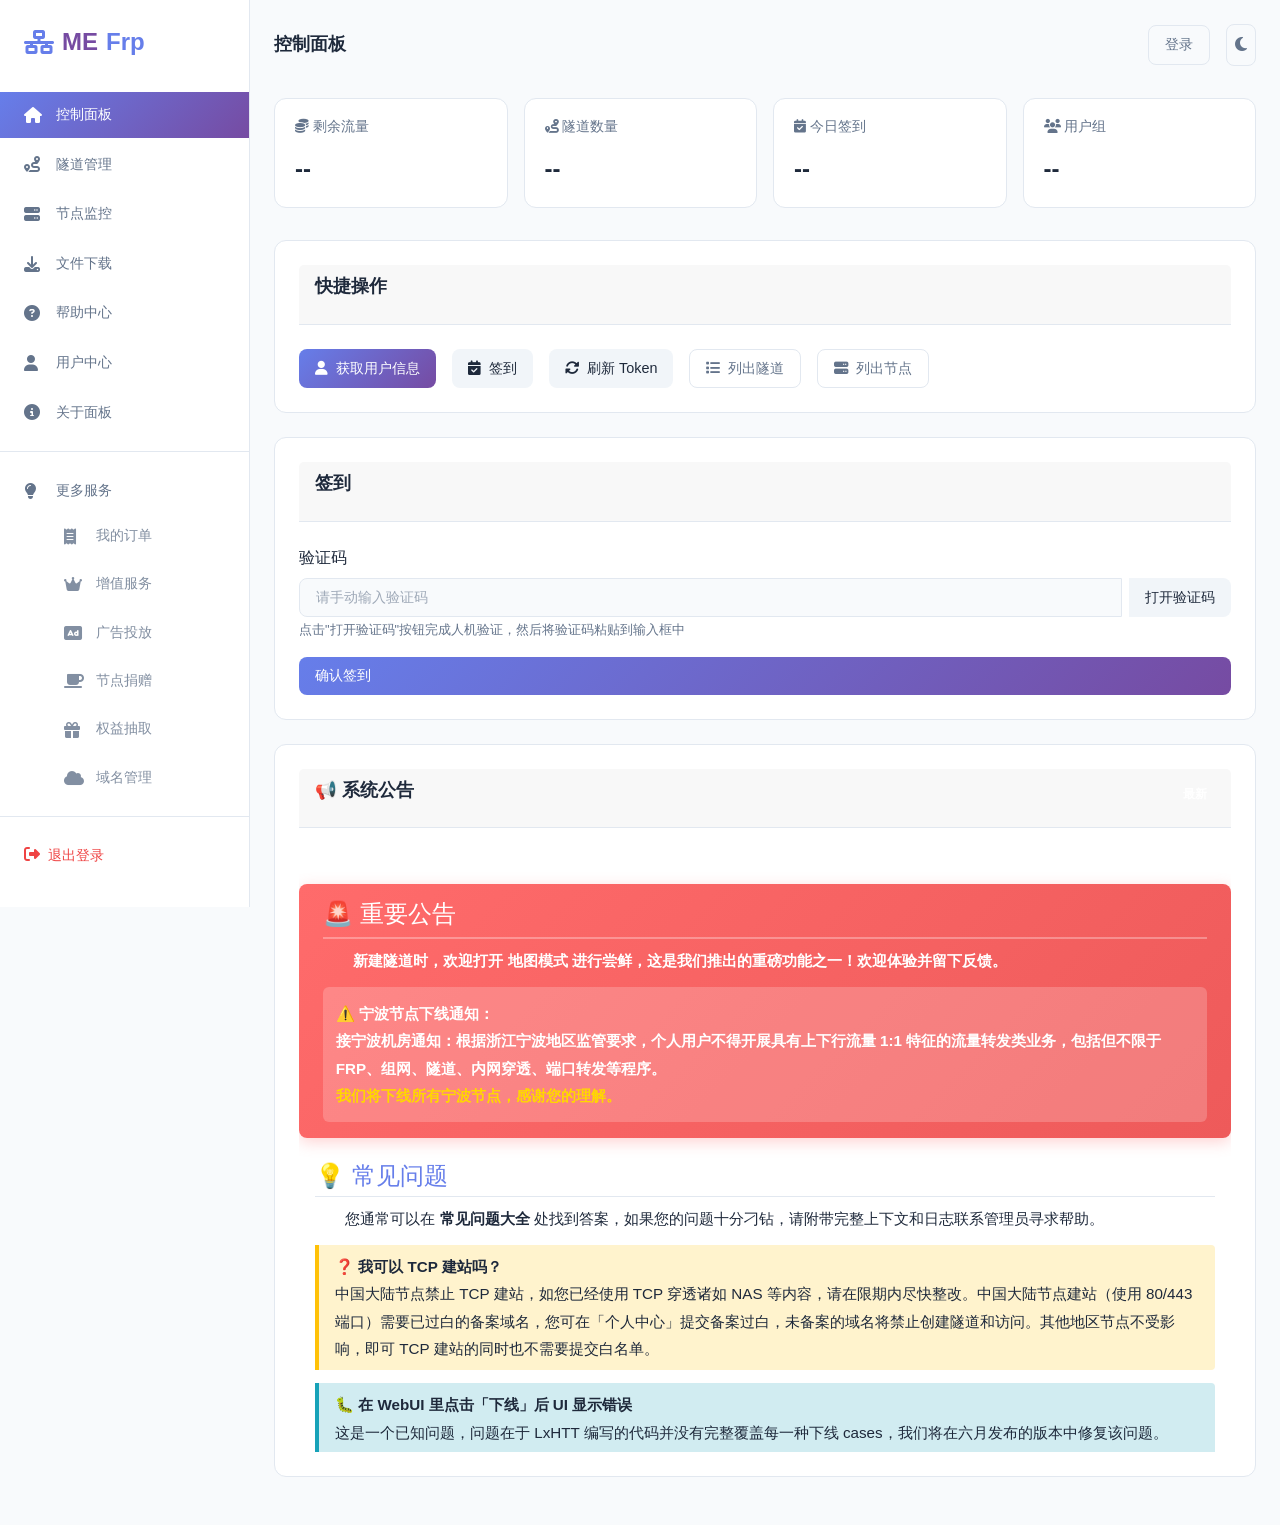
==== templates/index.html @ cc9d089e "feat: 完成所有API实现并修复隧道列表获取问题 - 修复 Proxy.__init__() got an unexpected keyword argument 'tags' 错误 - 添加直接" ====
<!DOCTYPE html>
<html lang="zh-CN">
<head>
    <meta charset="UTF-8">
    <meta name="viewport" content="width=device-width, initial-scale=1.0">
    <title>ME Frp Web 管理面板</title>
    <link href="https://cdn.jsdelivr.net/npm/bootstrap@5.3.2/dist/css/bootstrap.min.css" rel="stylesheet">
    <link href="https://cdnjs.cloudflare.com/ajax/libs/font-awesome/6.4.0/css/all.min.css" rel="stylesheet">
    <style>
        :root {
            --sidebar-width: 250px;
            --primary-color: #667eea;
            --secondary-color: #764ba2;
            --bg-color: #f8fafc;
            --sidebar-bg: #ffffff;
            --card-bg: #ffffff;
            --text-primary: #1e293b;
            --text-secondary: #64748b;
            --border-color: #e2e8f0;
            --hover-color: #f1f5f9;
        }

        [data-theme="dark"] {
            --bg-color: #0f172a;
            --sidebar-bg: #1e293b;
            --card-bg: #1e293b;
            --text-primary: #f1f5f9;
            --text-secondary: #94a3b8;
            --border-color: #334155;
            --hover-color: #334155;
        }

        * {
            margin: 0;
            padding: 0;
            box-sizing: border-box;
        }

        body {
            font-family: -apple-system, BlinkMacSystemFont, 'Segoe UI', 'PingFang SC', 'Hiragino Sans GB', 'Microsoft YaHei', 'Helvetica Neue', Helvetica, Arial, sans-serif;
            background-color: var(--bg-color);
            color: var(--text-primary);
            min-height: 100vh;
            transition: background-color 0.3s, color 0.3s;
        }

        /* 侧边栏样式 */
        .sidebar {
            width: var(--sidebar-width);
            background-color: var(--sidebar-bg);
            border-right: 1px solid var(--border-color);
            min-height: 100vh;
            position: fixed;
            left: 0;
            top: 0;
            padding: 1.5rem 0;
            transition: background-color 0.3s, border-color 0.3s;
        }

        .sidebar-header {
            padding: 0 1.5rem;
            margin-bottom: 2rem;
        }

        .sidebar-logo {
            font-weight: 700;
            font-size: 1.5rem;
            color: var(--primary-color);
            display: flex;
            align-items: center;
            gap: 0.5rem;
        }

        .sidebar-logo span {
            color: var(--secondary-color);
        }

        .sidebar-menu {
            list-style: none;
            padding: 0;
            margin: 0;
        }

        .sidebar-menu li {
            margin-bottom: 0.25rem;
        }

        .sidebar-menu a {
            display: flex;
            align-items: center;
            gap: 0.75rem;
            padding: 0.75rem 1.5rem;
            color: var(--text-secondary);
            text-decoration: none;
            transition: all 0.2s;
            font-size: 0.9rem;
        }

        .sidebar-menu a:hover {
            background-color: var(--hover-color);
            color: var(--text-primary);
        }

        .sidebar-menu a.active {
            background: linear-gradient(135deg, var(--primary-color) 0%, var(--secondary-color) 100%);
            color: white;
        }

        .sidebar-menu a i {
            width: 20px;
            font-size: 1rem;
        }

        .sidebar-divider {
            height: 1px;
            background-color: var(--border-color);
            margin: 1rem 0;
        }

        .sidebar-submenu {
            list-style: none;
            padding-left: 2.5rem;
        }

        .sidebar-submenu a {
            padding-left: 1.5rem;
            font-size: 0.85rem;
            opacity: 0.8;
        }

        /* 主内容区 */
        .main-content {
            margin-left: var(--sidebar-width);
            min-height: 100vh;
            padding: 1.5rem;
        }

        /* 顶部导航栏 */
        .top-bar {
            display: flex;
            justify-content: space-between;
            align-items: center;
            margin-bottom: 2rem;
        }

        .top-bar-left {
            display: flex;
            align-items: center;
            gap: 1rem;
        }

        .top-bar-right {
            display: flex;
            align-items: center;
            gap: 1rem;
        }

        .theme-toggle {
            background: none;
            border: 1px solid var(--border-color);
            border-radius: 8px;
            padding: 0.5rem;
            cursor: pointer;
            color: var(--text-secondary);
            transition: all 0.2s;
        }

        .theme-toggle:hover {
            background-color: var(--hover-color);
            color: var(--text-primary);
        }

        /* 卡片样式 */
        .card {
            background-color: var(--card-bg);
            border: 1px solid var(--border-color);
            border-radius: 12px;
            padding: 1.5rem;
            margin-bottom: 1.5rem;
            transition: background-color 0.3s, border-color 0.3s;
        }

        .card-header {
            display: flex;
            justify-content: space-between;
            align-items: center;
            margin-bottom: 1.5rem;
            padding-bottom: 1rem;
            border-bottom: 1px solid var(--border-color);
        }

        .card-title {
            font-size: 1.1rem;
            font-weight: 600;
            color: var(--text-primary);
        }

        /* 统计卡片 */
        .stats-grid {
            display: grid;
            grid-template-columns: repeat(auto-fit, minmax(200px, 1fr));
            gap: 1rem;
            margin-bottom: 2rem;
        }

        .stat-card {
            background-color: var(--card-bg);
            border: 1px solid var(--border-color);
            border-radius: 12px;
            padding: 1.25rem;
            display: flex;
            flex-direction: column;
            gap: 0.5rem;
            transition: background-color 0.3s, border-color 0.3s;
        }

        .stat-card h6 {
            font-size: 0.85rem;
            color: var(--text-secondary);
            font-weight: 500;
        }

        .stat-value {
            font-size: 1.5rem;
            font-weight: 700;
            color: var(--text-primary);
        }

        .stat-value.success {
            color: #10b981;
        }

        .stat-value.warning {
            color: #f59e0b;
        }

        /* 按钮样式 */
        .btn {
            padding: 0.5rem 1rem;
            border-radius: 8px;
            font-weight: 500;
            border: none;
            cursor: pointer;
            transition: all 0.2s;
            display: inline-flex;
            align-items: center;
            gap: 0.5rem;
            font-size: 0.9rem;
        }

        .btn-primary {
            background: linear-gradient(135deg, var(--primary-color) 0%, var(--secondary-color) 100%);
            color: white;
        }

        .btn-primary:hover {
            transform: translateY(-2px);
            box-shadow: 0 4px 12px rgba(102, 126, 234, 0.4);
        }

        .btn-secondary {
            background-color: var(--hover-color);
            color: var(--text-primary);
        }

        .btn-secondary:hover {
            background-color: var(--border-color);
        }

        .btn-outline {
            border: 1px solid var(--border-color);
            background: transparent;
            color: var(--text-secondary);
        }

        .btn-outline:hover {
            background-color: var(--hover-color);
            color: var(--text-primary);
        }

        .btn-danger {
            background-color: #ef4444;
            color: white;
        }

        .btn-danger:hover {
            background-color: #dc2626;
        }

        /* 表单样式 */
        .form-group {
            margin-bottom: 1rem;
        }

        .form-group label {
            display: block;
            margin-bottom: 0.5rem;
            font-weight: 500;
            color: var(--text-primary);
        }

        .form-control {
            width: 100%;
            padding: 0.5rem 1rem;
            border: 1px solid var(--border-color);
            border-radius: 8px;
            background-color: var(--bg-color);
            color: var(--text-primary);
            font-size: 0.9rem;
            transition: all 0.2s;
        }

        .form-control:focus {
            outline: none;
            border-color: var(--primary-color);
            box-shadow: 0 0 0 3px rgba(102, 126, 234, 0.1);
        }

        .form-control::placeholder {
            color: var(--text-secondary);
            opacity: 0.6;
        }

        /* 输入框组 */
        .input-group {
            display: flex;
            gap: 0.5rem;
        }

        .input-group .form-control {
            flex: 1;
        }

        /* 登录模态框 */
        .modal {
            display: none;
            position: fixed;
            top: 0;
            left: 0;
            width: 100%;
            height: 100%;
            background-color: rgba(0, 0, 0, 0.5);
            justify-content: center;
            align-items: center;
            z-index: 1000;
        }

        .modal.active {
            display: flex;
        }

        .modal-content {
            background-color: var(--card-bg);
            border: 1px solid var(--border-color);
            border-radius: 12px;
            padding: 2rem;
            width: 90%;
            max-width: 450px;
            position: relative;
        }

        .modal-header {
            display: flex;
            justify-content: space-between;
            align-items: center;
            margin-bottom: 1.5rem;
        }

        .modal-title {
            font-size: 1.25rem;
            font-weight: 600;
            color: var(--text-primary);
        }

        .modal-close {
            background: none;
            border: none;
            font-size: 1.5rem;
            color: var(--text-secondary);
            cursor: pointer;
        }

        .modal-close:hover {
            color: var(--text-primary);
        }

        .login-tabs {
            display: flex;
            gap: 1rem;
            margin-bottom: 1.5rem;
            border-bottom: 1px solid var(--border-color);
        }

        .login-tab {
            padding: 0.5rem 1rem;
            background: none;
            border: none;
            font-weight: 500;
            color: var(--text-secondary);
            cursor: pointer;
            border-bottom: 2px solid transparent;
            transition: all 0.2s;
        }

        .login-tab.active {
            color: var(--primary-color);
            border-bottom-color: var(--primary-color);
        }

        /* 结果区域 */
        .result-area {
            background-color: var(--bg-color);
            border: 1px solid var(--border-color);
            border-radius: 8px;
            padding: 1rem;
            min-height: 150px;
            font-family: 'Monaco', 'Consolas', monospace;
            font-size: 0.85rem;
            white-space: pre-wrap;
            word-break: break-all;
            color: var(--text-secondary);
            overflow-x: auto;
        }

        /* 通知消息 */
        .notification {
            padding: 1rem;
            border-radius: 8px;
            margin-bottom: 1rem;
            display: flex;
            align-items: center;
            gap: 0.5rem;
        }

        .notification.success {
            background-color: rgba(16, 185, 129, 0.1);
            color: #10b981;
        }

        .notification.error {
            background-color: rgba(239, 68, 68, 0.1);
            color: #ef4444;
        }

        .notification.info {
            background-color: rgba(59, 130, 246, 0.1);
            color: #3b82f6;
        }

        /* 响应式表格容器 */
        .table-responsive {
            border-radius: 12px;
            overflow: hidden;
            background: var(--bg-secondary);
        }

        /* 表格样式 */
        .data-table {
            width: 100%;
            border-collapse: collapse;
        }

        .data-table th,
        .data-table td {
            padding: 0.75rem;
            text-align: left;
            border-bottom: 1px solid var(--border-color);
        }

        .data-table th {
            font-weight: 600;
            color: var(--text-secondary);
            font-size: 0.85rem;
            background: linear-gradient(135deg, rgba(102, 126, 234, 0.1), rgba(118, 75, 162, 0.1));
        }

        .data-table td {
            color: var(--text-primary);
            font-size: 0.9rem;
        }

        .data-table tbody tr:last-child td {
            border-bottom: none;
        }

        .data-table tbody tr:hover {
            background-color: var(--hover-color);
        }

        .data-table tbody tr:first-child:hover td {
            border-top-left-radius: 12px;
            border-top-right-radius: 12px;
        }

        .data-table tbody tr:last-child:hover td {
            border-bottom-left-radius: 12px;
            border-bottom-right-radius: 12px;
        }

        /* 状态徽章 */
        .status-badge {
            display: inline-flex;
            align-items: center;
            gap: 0.25rem;
            padding: 0.25rem 0.75rem;
            border-radius: 20px;
            font-size: 0.75rem;
            font-weight: 500;
        }

        .status-badge.online {
            background-color: rgba(16, 185, 129, 0.1);
            color: #10b981;
        }

        .status-badge.offline {
            background-color: rgba(239, 68, 68, 0.1);
            color: #ef4444;
        }

        .status-badge.pending {
            background-color: rgba(245, 158, 11, 0.1);
            color: #f59e0b;
        }

        /* 响应式设计 */
        @media (max-width: 768px) {
            .sidebar {
                width: 100%;
                position: relative;
                min-height: auto;
            }

            .main-content {
                margin-left: 0;
                padding: 1rem;
            }

            .stats-grid {
                grid-template-columns: 1fr;
            }

            .input-group {
                flex-direction: column;
            }

            .top-bar {
                flex-direction: column;
                gap: 1rem;
                align-items: flex-start;
            }
        }
    </style>
</head>
<body>
    <!-- 侧边栏 -->
    <aside class="sidebar">
        <div class="sidebar-header">
            <div class="sidebar-logo">
                <i class="fas fa-network-wired"></i>
                <span>ME</span>Frp
            </div>
        </div>
        
        <ul class="sidebar-menu" id="sidebarMenu">
            <li><a href="#" class="active" data-section="dashboard"><i class="fas fa-home"></i> 控制面板</a></li>
            <li><a href="#" data-section="tunnels"><i class="fas fa-route"></i> 隧道管理</a></li>
            <li><a href="#" data-section="nodes"><i class="fas fa-server"></i> 节点监控</a></li>
            <li><a href="#" data-section="download"><i class="fas fa-download"></i> 文件下载</a></li>
            <li><a href="#" data-section="help"><i class="fas fa-question-circle"></i> 帮助中心</a></li>
            <li><a href="#" data-section="user"><i class="fas fa-user"></i> 用户中心</a></li>
            <li><a href="#" data-section="about"><i class="fas fa-info-circle"></i> 关于面板</a></li>
            
            <div class="sidebar-divider"></div>
            
            <li>
                <a href="#" data-section="more"><i class="fas fa-lightbulb"></i> 更多服务</a>
                <ul class="sidebar-submenu">
                    <li><a href="#" data-section="orders"><i class="fas fa-receipt"></i> 我的订单</a></li>
                    <li><a href="#" data-section="vip"><i class="fas fa-crown"></i> 增值服务</a></li>
                    <li><a href="#" data-section="ads"><i class="fas fa-ad"></i> 广告投放</a></li>
                    <li><a href="#" data-section="donate"><i class="fas fa-coffee"></i> 节点捐赠</a></li>
                    <li><a href="#" data-section="draw"><i class="fas fa-gift"></i> 权益抽取</a></li>
                    <li><a href="#" data-section="domain"><i class="fas fa-cloud"></i> 域名管理</a></li>
                </ul>
            </li>
            
            <div class="sidebar-divider"></div>
            
            <li><a href="#" id="logoutBtn" style="color: #ef4444;"><i class="fas fa-sign-out-alt"></i> 退出登录</a></li>
        </ul>
    </aside>

    <!-- 主内容区 -->
    <main class="main-content">
        <!-- 顶部导航栏 -->
        <div class="top-bar">
            <div class="top-bar-left">
                <h1 class="card-title" id="pageTitle">控制面板</h1>
            </div>
            <div class="top-bar-right">
                <span id="userGreeting" style="display: none;">欢迎回来，<span id="usernameDisplay"></span></span>
                <button class="btn btn-outline" id="loginBtn" style="display: none;">登录</button>
                <button class="theme-toggle" id="themeToggle" title="切换主题">
                    <i class="fas fa-moon" id="themeIcon"></i>
                </button>
            </div>
        </div>

        <!-- 登录模态框 -->
        <div class="modal" id="loginModal">
            <div class="modal-content">
                <div class="modal-header">
                    <h2 class="modal-title">用户登录</h2>
                    <button class="modal-close" id="closeModal"><i class="fas fa-times"></i></button>
                </div>
                
                <div class="login-tabs">
                    <button class="login-tab active" id="passwordTab">密码登录</button>
                    <button class="login-tab" id="tokenTab">Token 登录</button>
                </div>
                
                <!-- 密码登录表单 -->
                <form id="passwordLoginForm">
                    <div class="form-group">
                        <label>邮箱</label>
                        <input type="email" class="form-control" id="loginEmail" placeholder="请输入邮箱">
                    </div>
                    <div class="form-group">
                        <label>密码</label>
                        <input type="password" class="form-control" id="loginPassword" placeholder="请输入密码">
                    </div>
                    <div class="form-group">
                        <label>验证码</label>
                        <div class="input-group">
                            <input type="text" class="form-control" id="loginCaptcha" placeholder="请输入验证码">
                            <button type="button" class="btn btn-secondary" id="getLoginCaptcha">获取验证码</button>
                        </div>
                    </div>
                    <button type="submit" class="btn btn-primary" style="width: 100%; margin-top: 1rem;">登录</button>
                </form>
                
                <!-- Token 登录表单 -->
                <form id="tokenLoginForm" style="display: none;">
                    <div class="form-group">
                        <label>访问 Token</label>
                        <input type="password" class="form-control" id="loginToken" placeholder="请输入访问 Token（不显示）">
                        <small style="color: var(--text-secondary); font-size: 0.8rem;">Token 不会显示，输入后直接登录</small>
                    </div>
                    <button type="submit" class="btn btn-primary" style="width: 100%; margin-top: 1rem;">Token 登录</button>
                </form>
            </div>
        </div>

        <!-- 仪表盘区域 -->
        <section id="dashboardSection">
            <!-- 统计卡片 -->
            <div class="stats-grid">
                <div class="stat-card">
                    <h6><i class="fas fa-coins"></i> 剩余流量</h6>
                    <div class="stat-value" id="trafficValue">--</div>
                </div>
                <div class="stat-card">
                    <h6><i class="fas fa-route"></i> 隧道数量</h6>
                    <div class="stat-value" id="tunnelCount">--</div>
                </div>
                <div class="stat-card">
                    <h6><i class="fas fa-calendar-check"></i> 今日签到</h6>
                    <div class="stat-value" id="signStatus">--</div>
                </div>
                <div class="stat-card">
                    <h6><i class="fas fa-users"></i> 用户组</h6>
                    <div class="stat-value" id="userGroup">--</div>
                </div>
            </div>

            <!-- 快捷操作 -->
            <div class="card">
                <div class="card-header">
                    <span class="card-title">快捷操作</span>
                </div>
                <div style="display: flex; gap: 1rem; flex-wrap: wrap;">
                    <button class="btn btn-primary" id="getInfoBtn">
                        <i class="fas fa-user"></i> 获取用户信息
                    </button>
                    <button class="btn btn-secondary" id="signBtn">
                        <i class="fas fa-calendar-check"></i> 签到
                    </button>
                    <button class="btn btn-secondary" id="refreshTokenBtn">
                        <i class="fas fa-sync-alt"></i> 刷新 Token
                    </button>
                    <button class="btn btn-outline" id="listTunnelsBtn">
                        <i class="fas fa-list"></i> 列出隧道
                    </button>
                    <button class="btn btn-outline" id="listNodesBtn">
                        <i class="fas fa-server"></i> 列出节点
                    </button>
                </div>
            </div>

            <!-- 签到区域 -->
            <div class="card">
                <div class="card-header">
                    <span class="card-title">签到</span>
                </div>
                <div class="form-group">
                    <label>验证码</label>
                    <div class="input-group">
                        <input type="text" class="form-control" id="signCaptcha" placeholder="请手动输入验证码">
                        <button type="button" class="btn btn-secondary" id="openCaptchaBtn">打开验证码</button>
                    </div>
                    <small style="color: var(--text-secondary); font-size: 0.8rem;">点击"打开验证码"按钮完成人机验证，然后将验证码粘贴到输入框中</small>
                </div>
                <button class="btn btn-primary" id="doSignBtn">确认签到</button>
            </div>

            <!-- 系统公告 -->
            <div class="card">
                <div class="card-header">
                    <span class="card-title">📢 系统公告</span>
                    <span class="badge badge-danger">最新</span>
                </div>
                <div class="card-body" id="announcementArea" style="max-height: 600px; overflow-y: auto; padding: 1rem;">
                    <style>
                        .announcement-content {
                            font-size: 0.95rem;
                            line-height: 1.8;
                            color: var(--text-primary);
                        }
                        .announcement-content h4 {
                            color: #667eea;
                            margin-top: 1.5rem;
                            margin-bottom: 0.5rem;
                            padding-bottom: 0.3rem;
                            border-bottom: 1px solid #e2e8f0;
                        }
                        .announcement-content h4:first-child {
                            margin-top: 0;
                        }
                        .announcement-content .important {
                            background: linear-gradient(135deg, #ff6b6b, #ee5a5a);
                            color: white;
                            border-left: none;
                            padding: 1rem 1.5rem;
                            margin: 1rem -1rem;
                            border-radius: 8px;
                            font-weight: bold;
                            box-shadow: 0 4px 15px rgba(255, 107, 107, 0.3);
                        }
                        .announcement-content .important h4 {
                            color: white;
                            border-bottom: 2px solid rgba(255,255,255,0.3);
                            margin-top: 0;
                            padding-bottom: 0.5rem;
                        }
                        .announcement-content p {
                            margin-bottom: 0.8rem;
                            text-indent: 2em;
                        }
                        .announcement-content ul {
                            margin-left: 1.5rem;
                            margin-bottom: 0.8rem;
                        }
                        .announcement-content li {
                            margin-bottom: 0.3rem;
                        }
                        .announcement-content .warning {
                            background: #fff3cd;
                            border-left: 4px solid #ffc107;
                            padding: 0.5rem 1rem;
                            margin: 0.8rem 0;
                            border-radius: 0 4px 4px 0;
                        }
                        .announcement-content .danger {
                            background: #f8d7da;
                            border-left: 4px solid #dc3545;
                            padding: 0.5rem 1rem;
                            margin: 0.8rem 0;
                            border-radius: 0 4px 4px 0;
                        }
                        .announcement-content .info {
                            background: #d1ecf1;
                            border-left: 4px solid #17a2b8;
                            padding: 0.5rem 1rem;
                            margin: 0.8rem 0;
                            border-radius: 0 4px 4px 0;
                        }
                        .announcement-content a {
                            color: #667eea;
                            text-decoration: none;
                            word-break: break-all;
                        }
                        .announcement-content a:hover {
                            text-decoration: underline;
                        }
                    </style>
                    <div class="announcement-content">
                        <!-- 重要公告 -->
                        <div class="important">
                            <h4>🚨 重要公告</h4>
                            <p>新建隧道时，欢迎打开 <strong>地图模式</strong> 进行尝鲜，这是我们推出的重磅功能之一！欢迎体验并留下反馈。</p>
                            
                            <div style="background: rgba(255,255,255,0.2); padding: 0.8rem; border-radius: 6px; margin-top: 0.8rem;">
                                <strong>⚠️ 宁波节点下线通知：</strong><br>
                                接宁波机房通知：根据浙江宁波地区监管要求，个人用户不得开展具有上下行流量 1:1 特征的流量转发类业务，包括但不限于FRP、组网、隧道、内网穿透、端口转发等程序。<br>
                                <strong style="color: #ffd700;">我们将下线所有宁波节点，感谢您的理解。</strong>
                            </div>
                        </div>
                        
                        <h4>💡 常见问题</h4>
                        <p>您通常可以在 <strong>常见问题大全</strong> 处找到答案，如果您的问题十分刁钻，请附带完整上下文和日志联系管理员寻求帮助。</p>
                        
                        <div class="warning">
                            <strong>❓ 我可以 TCP 建站吗？</strong><br>
                            中国大陆节点禁止 TCP 建站，如您已经使用 TCP 穿透诸如 NAS 等内容，请在限期内尽快整改。中国大陆节点建站（使用 80/443 端口）需要已过白的备案域名，您可在「个人中心」提交备案过白，未备案的域名将禁止创建隧道和访问。其他地区节点不受影响，即可 TCP 建站的同时也不需要提交白名单。
                        </div>
                        
                        <div class="info">
                            <strong>🐛 在 WebUI 里点击「下线」后 UI 显示错误</strong><br>
                            这是一个已知问题，问题在于 LxHTT 编写的代码并没有完整覆盖每一种下线 cases，我们将在六月发布的版本中修复该问题。<br>
                            您可以在「节点监控」处查看节点的版本信息，如果版本过低，您可以在群聊内提醒捐赠者升级或联系管理员清退该节点（不推荐）。
                        </div>
                        
                        <div class="danger">
                            <strong>🚫 我一直启动不了啊，能不能退款啊？</strong><br>
                            不能，虚拟商品不支持退款，且创建隧道并不需要花任何一分钱。若你投诉我们的支付接口，我们会把你的账户封禁处理，并同步到内网穿透联盟黑名单。<br><br>
                            遇到这种情况请你带着完整日志寻求管理或者交流群内群友的帮助，而不是发表诸如"有人吗""有大佬能帮我吗""怎么办怎么办"的言论，否则建议你立刻前往医院神经内科挂号问诊，或者把小学道法课本拿起来多翻翻。
                        </div>
                        
                        <h4>⚠️ 安全预警</h4>
                        <p>近期，我们监测到有未知实体正在持续对 ME Frp 穿透节点发起有组织性的大规模恶意扫描。为保障您的资产安全及业务稳定运行，请务必对通过穿透暴露的服务采取必要的安全防护措施。</p>
                        
                        <div class="warning">
                            <strong>Minecraft 服务防护建议：</strong><br>
                            • 启用正版验证<br>
                            • 安装登录验证插件<br>
                            • 启用玩家白名单机制<br>
                            • 不联机时关闭隧道
                        </div>
                        
                        <div class="warning">
                            <strong>SSH/RDP 服务防护建议：</strong><br>
                            • 不远程时关闭隧道<br>
                            • 使用 32 位以上混合高强度密码（SSH 使用密钥）<br>
                            • 及时安装系统补丁
                        </div>
                        
                        <h4>🔒 封禁公告</h4>
                        <p><strong>用户 lanjing6123（188*****6#qq.com）封号：</strong>恶意投诉 ME Frp 支付接口，在购买后 20 分钟内发起投诉，造假"交易被骗"情形。经调查，该用户未进行任何隧道启动操作，实名认证已通过，不存在无法使用情形。已封禁并拉入联合黑名单。</p>
                        
                        <p><strong>用户 PvZ12（2186*****1#qq.com）封号：</strong>恶意投诉 ME Frp 支付接口，在购买后 1 小时内发起投诉，无实质性退款理由。已封禁。</p>
                        
                        <div class="danger">
                            <strong>重要提醒：</strong>虚拟产品购买后默认不支持退款，请确认后再进行支付。若恶意退款/投诉，将直接封禁账户。
                        </div>
                        
                        <h4>🎁 限时活动</h4>
                        <p>正式用户带宽提升至 50Mbps，VIP 带宽提升至 130Mbps，限时双倍带宽！</p>
                        
                        <h4>🔗 公告链接</h4>
                        <p>幻缘映射封禁大屏（公开版）：<a href="https://acmecloud.feishu.cn/share/base/dashboard/shrcnKAKrTdPGtytCpVUv3bLPlc" target="_blank">点击查看</a></p>
                        
                        <h4>🤖 官方机器人上线</h4>
                        <p>QQ 群机器人和飞书群机器人均已全量上线！发送 /mefrp 获取详情。绑定账户时请使用私聊。</p>
                        
                        <h4>⚠️ 严打通知</h4>
                        <p>严禁使用幻缘映射穿透 Silly Tavern、Stable Diffusion、ComfyUI 等项目。此类项目被大量用于色情内容传播，一经发现立即封禁隧道，无申诉机会。</p>
                        
                        <h4>📝 免责声明</h4>
                        <p>禁止穿透盗版影视资源网站、发卡网、网赚平台、色情内容、IDC 业务系统等。我们将上线内容检测系统，请用户自查整改。</p>
                        
                        <h4>🔐 安全提醒</h4>
                        <p>若穿透 MCSM、Lucky、DDNS、堡塔、1Panel 等管理面板，请务必使用安全系数高的密码！</p>
                        
                        <h4>💡 温馨提示</h4>
                        <ul>
                            <li>隧道名称请不要包含中文、空格、标点符号，否则会导致隧道无法启动</li>
                            <li>在用户中心实名认证后才可以使用完整功能</li>
                            <li>根据相关规定，中国大陆内节点服务不对未实名认证用户开放</li>
                        </ul>
                        
                        <h4>📧 客户支持</h4>
                        <p>遇到问题可通过以下方式寻求帮助：</p>
                        <ul>
                            <li>QQ 一群（推荐）</li>
                            <li>QQ 二群</li>
                            <li>飞书群</li>
                            <li>邮件：support@mefrp.com（低速）</li>
                        </ul>
                        <p>封禁申诉问卷：<a href="https://acmecloud.feishu.cn/share/base/form/shrcn4bqX3nFLF42aFGQME7fVub" target="_blank">点击填写</a></p>
                        
                        <h4>⚠️ 文件捆绑警告</h4>
                        <p>近期蓝奏云存在引流捆绑情况。使用备用链接下载时，请勿选择普通下载，选择电信或联通下载！</p>
                        
                        <h4>📢 AFF 推广活动</h4>
                        <p>发布 ME Frp 教程、体验或对比内容，每 50 播放/浏览量兑 40GB 流量，每 200 播放/浏览量兑一个月 VIP！发布后向官方邮箱提交链接即可。</p>
                        
                        <h4>📦 FRPC 更新</h4>
                        <p>春季创意者更新后，旧版 MEFRPC 快捷启动功能失效，请前往文件下载获取新版本。FRP 核心已放弃支持 Windows 7 及以下用户。</p>
                        
                        <h4>🔍 内容分发限制</h4>
                        <p>禁止使用 ME Frp 穿透服务提供文件下载、视频流等内容分发服务（带宽容量 &lt; 60Mbps 的节点）。</p>
                        
                        <h4>❤️ 感谢支持</h4>
                        <p>感谢一路以来默默支持我们的用户！赞助者专属群：721388053</p>
                        
                        <div class="info">
                            <strong>提问请带眼睛，没带导致的问题一律不予解答。</strong>
                        </div>
                    </div>
                </div>
            </div>
        </section>

        <!-- 隧道管理区域 -->
        <section id="tunnelsSection" style="display: none;">
            <div class="card">
                <div class="card-header">
                    <span class="card-title">隧道列表</span>
                    <button class="btn btn-primary" id="refreshTunnelsBtn">
                        <i class="fas fa-sync-alt"></i> 刷新列表
                    </button>
                </div>
                <div class="table-responsive">
                    <table class="data-table" id="tunnelsTable">
                        <thead>
                            <tr>
                                <th>ID</th>
                                <th>名称</th>
                                <th>类型</th>
                                <th>节点</th>
                                <th>本地地址</th>
                                <th>远程端口</th>
                                <th>状态</th>
                                <th>操作</th>
                            </tr>
                        </thead>
                        <tbody id="tunnelsTableBody">
                            <tr>
                                <td colspan="8" style="text-align: center; color: var(--text-secondary);">
                                    点击"刷新列表"按钮加载隧道数据
                                </td>
                            </tr>
                        </tbody>
                    </table>
                </div>
            </div>

            <!-- 创建隧道表单 -->
            <div class="card">
                <div class="card-header">
                    <span class="card-title">创建新隧道</span>
                    <button class="btn btn-secondary" id="loadCreateDataBtn">
                        <i class="fas fa-download"></i> 加载节点数据
                    </button>
                </div>
                <form id="createTunnelForm">
                    <div class="form-group" style="margin-bottom: 0.8rem;">
                        <label style="margin-bottom: 0.3rem;">选择节点</label>
                        <select class="form-control" id="createNodeSelect" required style="height: auto; padding: 0.5rem;">
                            <option value="">-- 请先加载节点数据 --</option>
                        </select>
                        <button type="button" class="btn btn-sm btn-secondary" id="loadCreateDataBtn" style="margin-top: 0.5rem; width: 100%;">
                            <i class="fas fa-database"></i> 加载节点数据
                        </button>
                    </div>
                    <div class="form-group" style="margin-bottom: 0.8rem;">
                        <label style="margin-bottom: 0.3rem;">隧道名称</label>
                        <input type="text" class="form-control" id="createProxyName" placeholder="例如: my-tunnel" required style="height: auto; padding: 0.5rem;">
                    </div>
                    <div class="form-group" style="margin-bottom: 0.8rem;">
                        <label style="margin-bottom: 0.3rem;">隧道类型</label>
                        <select class="form-control" id="createProxyType" required style="height: auto; padding: 0.5rem;">
                            <option value="tcp">TCP</option>
                            <option value="udp">UDP</option>
                            <option value="http">HTTP</option>
                            <option value="https">HTTPS</option>
                        </select>
                    </div>
                    <div class="form-group" style="margin-bottom: 0.8rem;">
                        <label style="margin-bottom: 0.3rem;">本地 IP</label>
                        <input type="text" class="form-control" id="createLocalIp" placeholder="例如: 127.0.0.1" value="127.0.0.1" required style="height: auto; padding: 0.5rem;">
                    </div>
                    <div class="form-group" style="margin-bottom: 0.8rem;">
                        <label style="margin-bottom: 0.3rem;">本地端口</label>
                        <input type="number" class="form-control" id="createLocalPort" placeholder="例如: 8080" required style="height: auto; padding: 0.5rem;">
                    </div>
                    <div class="form-group" style="margin-bottom: 0.8rem;">
                        <label style="margin-bottom: 0.3rem;">远程端口</label>
                        <input type="number" class="form-control" id="createRemotePort" placeholder="例如: 12345" style="height: auto; padding: 0.5rem;">
                        <small style="color: var(--text-secondary); font-size: 0.75rem; margin-top: 0.2rem; display: block;">留空将自动分配端口</small>
                    </div>
                    
                    <!-- HTTP/HTTPS 额外选项 -->
                    <div id="httpOptions" style="display: none;">
                        <div class="form-group" style="margin-bottom: 0.8rem;">
                            <label style="margin-bottom: 0.3rem;">子域名（可选）</label>
                            <input type="text" class="form-control" id="createDomain" placeholder="例如: myapp" style="height: auto; padding: 0.5rem;">
                        </div>
                        <div class="form-group" style="margin-bottom: 0.8rem;">
                            <label style="margin-bottom: 0.3rem;">HTTP 插件</label>
                            <select class="form-control" id="createHttpPlugin" style="height: auto; padding: 0.5rem;">
                                <option value="">无</option>
                                <option value="http2https">http2https</option>
                                <option value="https2http">https2http</option>
                                <option value="https2https">https2https</option>
                            </select>
                        </div>
                        <div class="form-group" style="margin-bottom: 0.8rem;">
                            <label style="margin-bottom: 0.3rem;">访问密码（可选）</label>
                            <input type="password" class="form-control" id="createHttpUser" placeholder="访问用户名" style="height: auto; padding: 0.5rem; margin-bottom: 0.3rem;">
                            <input type="password" class="form-control" id="createHttpPassword" placeholder="访问密码" style="height: auto; padding: 0.5rem;">
                        </div>
                    </div>
                    
                    <div class="form-group" style="margin-bottom: 0.8rem;">
                        <label style="display: flex; align-items: center; margin-bottom: 0;">
                            <input type="checkbox" id="createUseEncryption" style="margin-right: 0.5rem;"> 启用加密
                        </label>
                    </div>
                    <div class="form-group" style="margin-bottom: 1rem;">
                        <label style="display: flex; align-items: center; margin-bottom: 0;">
                            <input type="checkbox" id="createUseCompression" style="margin-right: 0.5rem;"> 启用压缩
                        </label>
                    </div>
                    
                    <button type="submit" class="btn btn-primary">
                        <i class="fas fa-plus"></i> 创建隧道
                    </button>
                </form>
            </div>
        </section>

        <section id="nodesSection" style="display: none;">
            <div class="card">
                <div class="card-header">
                    <span class="card-title">可用节点</span>
                    <button class="btn btn-secondary" id="refreshNodesBtn">
                        <i class="fas fa-sync-alt"></i> 刷新节点
                    </button>
                </div>
                <div class="table-responsive">
                    <table class="data-table" id="nodesTable">
                        <thead>
                            <tr>
                                <th>节点ID</th>
                                <th>名称</th>
                                <th>地区</th>
                                <th>带宽</th>
                                <th>允许端口</th>
                                <th>允许类型</th>
                                <th>状态</th>
                            </tr>
                        </thead>
                        <tbody id="nodesTableBody">
                            <tr>
                                <td colspan="7" style="text-align: center; color: var(--text-secondary);">
                                    点击"刷新节点"按钮加载节点数据
                                </td>
                            </tr>
                        </tbody>
                    </table>
                </div>
            </div>
        </section>

        <section id="downloadSection" style="display: none;">
            <div class="card">
                <div class="card-header">
                    <span class="card-title">文件下载</span>
                </div>
                <p>文件下载功能开发中...</p>
            </div>
        </section>

        <section id="helpSection" style="display: none;">
            <div class="card">
                <div class="card-header">
                    <span class="card-title">帮助中心</span>
                </div>
                <p>帮助中心功能开发中...</p>
            </div>
        </section>

        <section id="userSection" style="display: none;">
            <div class="card">
                <div class="card-header">
                    <span class="card-title">用户中心</span>
                </div>
                <p>用户中心功能开发中...</p>
            </div>
        </section>

        <section id="aboutSection" style="display: none;">
            <div class="card">
                <div class="card-header">
                    <span class="card-title">关于面板</span>
                </div>
                <p>ME Frp Web 管理面板 v1.0.0</p>
            </div>
        </section>

        <section id="ordersSection" style="display: none;">
            <div class="card">
                <div class="card-header">
                    <span class="card-title">我的订单</span>
                </div>
                <p>订单功能开发中...</p>
            </div>
        </section>

        <section id="vipSection" style="display: none;">
            <div class="card">
                <div class="card-header">
                    <span class="card-title">增值服务</span>
                </div>
                <p>增值服务功能开发中...</p>
            </div>
        </section>
    </main>

    <script>
        // 主题切换
        const themeToggle = document.getElementById('themeToggle');
        const themeIcon = document.getElementById('themeIcon');
        
        function setTheme(theme) {
            document.documentElement.setAttribute('data-theme', theme);
            localStorage.setItem('mefrp-theme', theme);
            themeIcon.className = theme === 'dark' ? 'fas fa-sun' : 'fas fa-moon';
        }
        
        const savedTheme = localStorage.getItem('mefrp-theme') || 'light';
        setTheme(savedTheme);
        
        themeToggle.addEventListener('click', () => {
            const currentTheme = document.documentElement.getAttribute('data-theme');
            setTheme(currentTheme === 'dark' ? 'light' : 'dark');
        });

        // 侧边栏导航
        const sidebarLinks = document.querySelectorAll('.sidebar-menu a');
        sidebarLinks.forEach(link => {
            link.addEventListener('click', (e) => {
                e.preventDefault();
                const section = link.getAttribute('data-section');
                if (section) {
                    // 切换激活状态
                    sidebarLinks.forEach(l => l.classList.remove('active'));
                    link.classList.add('active');
                    
                    // 显示对应区域
                    document.querySelectorAll('section').forEach(s => s.style.display = 'none');
                    document.getElementById(`${section}Section`).style.display = 'block';
                    
                    // 更新标题
                    document.getElementById('pageTitle').textContent = link.textContent.trim();
                }
            });
        });

        // 登录状态管理
        function checkLoginStatus() {
            fetch('/api/user_info')
                .then(res => res.json())
                .then(data => {
                    if (!data.error) {
                        showLoggedIn(data);
                    } else {
                        showLoggedOut();
                    }
                })
                .catch(() => showLoggedOut());
        }

        function showLoggedIn(userData) {
            document.getElementById('userGreeting').style.display = 'inline';
            document.getElementById('usernameDisplay').textContent = userData.username || userData.userId;
            document.getElementById('loginBtn').style.display = 'none';
            document.getElementById('logoutBtn').style.display = 'block';
            updateUserStats(userData);
            
            // 登录成功后启动自动刷新
            sessionStorage.setItem('loggedIn', 'true');
            startAutoRefresh();
        }

        function showLoggedOut() {
            document.getElementById('userGreeting').style.display = 'none';
            document.getElementById('loginBtn').style.display = 'inline';
            document.getElementById('logoutBtn').style.display = 'block';
            document.getElementById('trafficValue').textContent = '--';
            document.getElementById('tunnelCount').textContent = '--';
            document.getElementById('signStatus').textContent = '--';
            document.getElementById('userGroup').textContent = '--';
            
            // 退出登录后停止自动刷新
            sessionStorage.removeItem('loggedIn');
            stopAutoRefresh();
        }

        // 更新用户统计
        function updateUserStats(data) {
            if (data.traffic !== undefined) {
                document.getElementById('trafficValue').textContent = formatTraffic(data.traffic);
            }
            if (data.tunnelCount !== undefined) {
                document.getElementById('tunnelCount').textContent = data.tunnelCount;
            }
            if (data.signedToday !== undefined) {
                document.getElementById('signStatus').textContent = data.signedToday ? '已签到' : '未签到';
                document.getElementById('signStatus').className = 'stat-value' + (data.signedToday ? ' success' : ' warning');
            }
            if (data.userGroup !== undefined) {
                document.getElementById('userGroup').textContent = data.userGroup;
            }
        }

        // 流量格式化（MEFrp API 返回的是 MB 单位）
        function formatTraffic(mb) {
            if (mb === undefined || mb === null) return '--';
            const units = ['MB', 'GB', 'TB', 'PB'];
            let size = parseFloat(mb);
            let unitIndex = 0;
            while (size >= 1024 && unitIndex < units.length - 1) {
                size /= 1024;
                unitIndex++;
            }
            return `${size.toFixed(2)} ${units[unitIndex]}`;
        }

        // 模态框操作
        const loginModal = document.getElementById('loginModal');
        const loginBtn = document.getElementById('loginBtn');
        const closeModal = document.getElementById('closeModal');

        loginBtn.addEventListener('click', () => loginModal.classList.add('active'));
        closeModal.addEventListener('click', () => loginModal.classList.remove('active'));

        // 登录方式切换
        const passwordTab = document.getElementById('passwordTab');
        const tokenTab = document.getElementById('tokenTab');
        const passwordForm = document.getElementById('passwordLoginForm');
        const tokenForm = document.getElementById('tokenLoginForm');

        passwordTab.addEventListener('click', () => {
            passwordTab.classList.add('active');
            tokenTab.classList.remove('active');
            passwordForm.style.display = 'block';
            tokenForm.style.display = 'none';
        });

        tokenTab.addEventListener('click', () => {
            tokenTab.classList.add('active');
            passwordTab.classList.remove('active');
            tokenForm.style.display = 'block';
            passwordForm.style.display = 'none';
        });

        // 密码登录
        passwordForm.addEventListener('submit', async (e) => {
            e.preventDefault();
            const email = document.getElementById('loginEmail').value;
            const password = document.getElementById('loginPassword').value;
            const captcha = document.getElementById('loginCaptcha').value;
            
            if (!email || !password) {
                alert('请填写邮箱和密码');
                return;
            }

            const result = await apiCall('POST', '/api/login', {
                email,
                password,
                captcha_token: captcha || 'test'
            });
            
            if (result && !result.error) {
                loginModal.classList.remove('active');
                checkLoginStatus();
                showNotification('登录成功！', 'success');
            }
        });

        // Token 登录
        tokenForm.addEventListener('submit', async (e) => {
            e.preventDefault();
            const token = document.getElementById('loginToken').value;
            
            if (!token) {
                alert('请输入 Token');
                return;
            }

            const result = await apiCall('POST', '/api/token_login', { token });
            
            if (result && !result.error) {
                loginModal.classList.remove('active');
                document.getElementById('loginToken').value = ''; // 清空 Token
                checkLoginStatus();
                showNotification('Token 登录成功！', 'success');
            }
        });

        // 获取登录验证码
        document.getElementById('getLoginCaptcha').addEventListener('click', () => {
            window.open(
                'https://www.mefrp.com/3rdparty/captcha?client=CODENAME',
                'captcha',
                'width=400,height=500'
            );
            showNotification('请在弹出窗口中完成验证码验证，然后手动复制验证码到输入框', 'info');
        });

        // 退出登录
        document.getElementById('logoutBtn').addEventListener('click', async () => {
            await apiCall('POST', '/api/logout');
            showLoggedOut();
            showNotification('已退出登录', 'info');
        });

        // API 调用封装（显示在结果区域）
        async function apiCall(method, url, body = null) {
            const options = {
                method: method,
                headers: { 'Content-Type': 'application/json' }
            };
            if (body) options.body = JSON.stringify(body);
            
            try {
                const resp = await fetch(url, options);
                
                if (!resp.ok) {
                    const errorText = await resp.text();
                    const errorData = {
                        error: `HTTP ${resp.status}: ${errorText}`
                    };
                    return errorData;
                }
                
                const data = await resp.json();
                return data;
            } catch (err) {
                const errorData = { error: `请求失败: ${err.message}` };
                return errorData;
            }
        }
        
        // 后台 API 调用（不显示在结果区域）
        async function apiCallSilent(method, url, body = null) {
            const options = {
                method: method,
                headers: { 'Content-Type': 'application/json' }
            };
            if (body) options.body = JSON.stringify(body);
            
            try {
                const resp = await fetch(url, options);
                const data = await resp.json();
                return data;
            } catch (err) {
                console.error('后台请求失败:', err);
                return { error: err.message };
            }
        }

        // 快捷操作按钮
        document.getElementById('getInfoBtn').addEventListener('click', () => {
            apiCallSilent('GET', '/api/user_info').then(data => {
                if (!data.error) {
                    updateUserStats(data);
                    showNotification('用户信息已更新', 'success');
                } else {
                    showNotification('获取用户信息失败：' + data.error, 'error');
                }
            });
        });

        document.getElementById('signBtn').addEventListener('click', () => {
            showNotification('请在下方签到区域填写验证码后再签到', 'info');
        });

        document.getElementById('refreshTokenBtn').addEventListener('click', () => {
            apiCall('POST', '/api/refresh_token');
        });

        document.getElementById('listTunnelsBtn').addEventListener('click', () => {
            apiCallSilent('GET', '/api/tunnels').then(data => {
                if (data && !data.error && data.proxies) {
                    renderTunnelsTable(data.proxies, data.nodes);
                    showNotification(`已加载 ${data.proxies.length} 个隧道`, 'success');
                } else {
                    showNotification('获取隧道列表失败', 'error');
                }
            });
        });

        document.getElementById('listNodesBtn').addEventListener('click', () => {
            apiCallSilent('GET', '/api/nodes').then(data => {
                if (data && !data.error && data.nodes) {
                    renderNodesTable(data.nodes);
                    showNotification(`已加载 ${data.nodes.length} 个节点`, 'success');
                } else {
                    showNotification('获取节点列表失败', 'error');
                }
            });
        });

        // 签到功能
        document.getElementById('openCaptchaBtn').addEventListener('click', () => {
            window.open(
                'https://www.mefrp.com/3rdparty/captcha?client=CODENAME',
                'captcha',
                'width=400,height=500'
            );
            showNotification('请在弹出窗口中完成验证码验证，然后手动复制验证码到输入框', 'info');
        });

        document.getElementById('doSignBtn').addEventListener('click', async () => {
            const captcha = document.getElementById('signCaptcha').value.trim();
            
            if (!captcha) {
                showNotification('请先获取验证码并填写', 'warning');
                return;
            }

            const btn = document.getElementById('doSignBtn');
            const originalText = btn.innerHTML;
            btn.innerHTML = '<i class="fas fa-spinner fa-spin"></i> 签到中...';
            btn.disabled = true;
            
            // 使用后台静默调用
            const result = await apiCallSilent('POST', '/api/sign', { captcha_token: captcha });
            
            btn.innerHTML = originalText;
            btn.disabled = false;
            
            if (result && !result.error) {
                showNotification('签到成功！', 'success');
                document.getElementById('signCaptcha').value = '';
                // 刷新用户信息
                apiCallSilent('GET', '/api/user_info').then(data => updateUserStats(data));
            } else if (result && result.need_captcha) {
                showNotification('需要验证码：' + result.message, 'warning');
            } else {
                showNotification('签到失败：' + (result?.error || '未知错误'), 'error');
            }
        });

        // 通知提示
        function showNotification(message, type = 'info') {
            const notification = document.createElement('div');
            notification.className = `notification ${type}`;
            notification.innerHTML = `<i class="fas fa-${type === 'success' ? 'check-circle' : type === 'error' ? 'exclamation-circle' : 'info-circle'}"></i> ${message}`;
            document.querySelector('.main-content').prepend(notification);
            
            setTimeout(() => notification.remove(), 3000);
        }

        // 刷新隧道列表（后台静默获取）
        document.getElementById('refreshTunnelsBtn').addEventListener('click', () => {
            const btn = document.getElementById('refreshTunnelsBtn');
            const originalText = btn.innerHTML;
            btn.innerHTML = '<i class="fas fa-spinner fa-spin"></i> 加载中...';
            btn.disabled = true;
            
            // 使用后台静默调用
            apiCallSilent('GET', '/api/tunnels').then(data => {
                btn.innerHTML = originalText;
                btn.disabled = false;
                
                if (data && !data.error) {
                    if (data.proxies && Array.isArray(data.proxies)) {
                        renderTunnelsTable(data.proxies, data.nodes);
                        // 静默模式，不显示通知
                    } else {
                        console.warn('隧道数据格式错误');
                    }
                } else if (data && data.error) {
                    console.warn('加载失败：' + data.error);
                }
            }).catch(err => {
                btn.innerHTML = originalText;
                btn.disabled = false;
                console.error('加载失败：' + err.message);
            });
        });

        // 自动刷新隧道列表功能
        let tunnelRefreshInterval = null;
        const TUNNEL_REFRESH_INTERVAL = 30000; // 30秒刷新一次

        function startAutoRefresh() {
            // 如果已经在运行，先停止
            if (tunnelRefreshInterval) {
                clearInterval(tunnelRefreshInterval);
            }
            
            // 立即刷新一次
            document.getElementById('refreshTunnelsBtn').click();
            
            // 设置定时器，每30秒自动刷新
            tunnelRefreshInterval = setInterval(() => {
                // 检查用户是否已登录
                if (sessionStorage.getItem('loggedIn') === 'true') {
                    document.getElementById('refreshTunnelsBtn').click();
                }
            }, TUNNEL_REFRESH_INTERVAL);
            
            console.log('隧道列表自动刷新已启动（每30秒）');
        }

        function stopAutoRefresh() {
            if (tunnelRefreshInterval) {
                clearInterval(tunnelRefreshInterval);
                tunnelRefreshInterval = null;
                console.log('隧道列表自动刷新已停止');
            }
        }

        // 页面加载时启动自动刷新（如果已登录）
        if (sessionStorage.getItem('loggedIn') === 'true') {
            setTimeout(() => {
                startAutoRefresh();
            }, 1000); // 延迟1秒启动，确保页面已完全加载
        }
        
        // 加载节点数据（用于创建隧道，后台静默获取）
        document.getElementById('loadCreateDataBtn').addEventListener('click', () => {
            const btn = document.getElementById('loadCreateDataBtn');
            const originalText = btn.innerHTML;
            btn.innerHTML = '<i class="fas fa-spinner fa-spin"></i> 加载中...';
            btn.disabled = true;
            
            apiCallSilent('GET', '/api/create_proxy_data').then(data => {
                btn.innerHTML = originalText;
                btn.disabled = false;
                
                if (data && !data.error && data.nodes) {
                    renderNodeSelect(data.nodes);
                    showNotification('节点数据加载成功', 'success');
                } else {
                    showNotification('节点数据加载失败：' + (data?.error || '未知错误'), 'error');
                }
            }).catch(err => {
                btn.innerHTML = originalText;
                btn.disabled = false;
                showNotification('加载失败：' + err.message, 'error');
            });
        });
        
        // 刷新节点列表（后台静默获取）
        document.getElementById('refreshNodesBtn').addEventListener('click', () => {
            const btn = document.getElementById('refreshNodesBtn');
            const originalText = btn.innerHTML;
            btn.innerHTML = '<i class="fas fa-spinner fa-spin"></i> 加载中...';
            btn.disabled = true;
            
            apiCallSilent('GET', '/api/nodes').then(data => {
                btn.innerHTML = originalText;
                btn.disabled = false;
                
                if (data && !data.error && data.nodes) {
                    renderNodesTable(data.nodes);
                    showNotification(`成功加载 ${data.nodes.length} 个节点`, 'success');
                } else {
                    showNotification('节点列表加载失败：' + (data?.error || '未知错误'), 'error');
                }
            }).catch(err => {
                btn.innerHTML = originalText;
                btn.disabled = false;
                showNotification('加载失败：' + err.message, 'error');
            });
        });

        // 渲染隧道列表
        function renderTunnelsTable(proxies, nodes) {
            const tbody = document.getElementById('tunnelsTableBody');
            
            console.log('渲染隧道列表 - 数据：', { proxies, nodes });
            
            if (!proxies || proxies.length === 0) {
                tbody.innerHTML = '<tr><td colspan="8" style="text-align: center; color: var(--text-secondary);">暂无隧道</td></tr>';
                return;
            }

            const nodeMap = {};
            if (nodes) {
                if (Array.isArray(nodes)) {
                    nodes.forEach(node => {
                        if (node && node.nodeId) {
                            nodeMap[node.nodeId] = node.name || `节点 ${node.nodeId}`;
                        }
                    });
                }
            }
            
            console.log('节点映射表：', nodeMap);

            const html = proxies.map((proxy, index) => {
                if (!proxy || typeof proxy !== 'object') {
                    console.warn('无效的隧道数据：', proxy);
                    return '';
                }
                
                const proxyType = proxy.proxyType || 'tcp';
                const isOnline = proxy.isOnline || false;
                const isDisabled = proxy.isDisabled || false;
                const nodeName = nodeMap[proxy.nodeId] || `节点 ${proxy.nodeId}`;
                
                return `
                    <tr data-proxy-id="${proxy.proxyId}">
                        <td>${proxy.proxyId || '-'}</td>
                        <td>${proxy.proxyName || '-'}</td>
                        <td><span class="status-badge ${proxyType.toLowerCase()}">${proxyType.toUpperCase()}</span></td>
                        <td>${nodeName}</td>
                        <td>${proxy.localIp || '127.0.0.1'}:${proxy.localPort || '-'}</td>
                        <td>${proxy.remotePort || '-'}</td>
                        <td>
                            <span class="status-badge ${isOnline ? 'online' : 'offline'}">
                                ${isOnline ? '在线' : '离线'}
                            </span>
                        </td>
                        <td>
                            <button class="btn btn-sm btn-secondary" onclick="toggleTunnel(${proxy.proxyId})" title="${isDisabled ? '启用' : '禁用'}">
                                <i class="fas fa-${isDisabled ? 'play' : 'pause'}"></i>
                            </button>
                            <button class="btn btn-sm btn-danger" onclick="deleteTunnel(${proxy.proxyId})" title="删除">
                                <i class="fas fa-trash"></i>
                            </button>
                        </td>
                    </tr>
                `;
            }).join('');

            tbody.innerHTML = html;
            console.log(`渲染了 ${proxies.length} 个隧道`);
        }

        // 渲染节点选择下拉框
        function renderNodeSelect(nodes) {
            const select = document.getElementById('createNodeSelect');
            select.innerHTML = '<option value="">-- 请选择节点 --</option>';
            
            nodes.forEach(node => {
                const disabled = node.isDisabled ? '（已禁用）' : '';
                const online = node.isOnline ? '🟢' : '🔴';
                select.innerHTML += `<option value="${node.nodeId}">${online} ${node.name} ${disabled}</option>`;
            });
        }

        // 渲染节点列表
        function renderNodesTable(nodes) {
            const tbody = document.getElementById('nodesTableBody');
            if (!nodes || nodes.length === 0) {
                tbody.innerHTML = '<tr><td colspan="7" style="text-align: center; color: var(--text-secondary);">暂无节点数据</td></tr>';
                return;
            }

            tbody.innerHTML = nodes.map(node => `
                <tr>
                    <td>${node.nodeId}</td>
                    <td>${node.name}</td>
                    <td>${node.region || '-'}</td>
                    <td>${node.bandwidth || '-'}</td>
                    <td>${node.allowPort || '-'}</td>
                    <td>${node.allowType || '-'}</td>
                    <td>
                        <span class="status-badge ${node.isOnline ? 'online' : 'offline'}">
                            ${node.isOnline ? '在线' : '离线'}
                        </span>
                    </td>
                </tr>
            `).join('');
        }

        // 切换隧道状态
        window.toggleTunnel = function(proxyId) {
            if (confirm('确定要切换此隧道状态吗？')) {
                apiCall('POST', '/api/close_tunnel', { id: proxyId }).then(data => {
                    if (!data.error) {
                        showNotification('隧道状态切换成功', 'success');
                        document.getElementById('refreshTunnelsBtn').click();
                    }
                });
            }
        };

        // 删除隧道
        window.deleteTunnel = function(proxyId) {
            if (confirm('确定要删除此隧道吗？此操作不可恢复！')) {
                apiCall('POST', '/api/delete_tunnel', { id: proxyId }).then(data => {
                    if (!data.error) {
                        showNotification('隧道删除成功', 'success');
                        document.getElementById('refreshTunnelsBtn').click();
                    }
                });
            }
        };

        // 创建隧道表单提交
        document.getElementById('createTunnelForm').addEventListener('submit', async (e) => {
            e.preventDefault();
            
            const nodeId = document.getElementById('createNodeSelect').value;
            const proxyName = document.getElementById('createProxyName').value;
            const proxyType = document.getElementById('createProxyType').value;
            const localIp = document.getElementById('createLocalIp').value;
            const localPort = document.getElementById('createLocalPort').value;
            const remotePort = document.getElementById('createRemotePort').value;
            
            if (!nodeId || !proxyName || !localIp || !localPort) {
                alert('请填写所有必填字段');
                return;
            }

            const tunnelData = {
                node_id: parseInt(nodeId),
                name: proxyName,  // 后端会映射到 proxyName
                proxy_type: proxyType,
                local_ip: localIp,
                local_port: parseInt(localPort),
                remote_port: remotePort ? parseInt(remotePort) : undefined,
                domain: document.getElementById('createDomain').value || '',
                http_plugin: document.getElementById('createHttpPlugin').value || '',
                http_user: document.getElementById('createHttpUser').value || '',
                http_password: document.getElementById('createHttpPassword').value || '',
                use_encryption: document.getElementById('createUseEncryption').checked,
                use_compression: document.getElementById('createUseCompression').checked
            };
            
            console.log('创建隧道数据：', tunnelData);

            const btn = e.target.closest('form').querySelector('button[type="submit"]');
            const originalText = btn.innerHTML;
            btn.innerHTML = '<i class="fas fa-spinner fa-spin"></i> 创建中...';
            btn.disabled = true;
            
            // 使用后台静默调用
            const result = await apiCallSilent('POST', '/api/create_tunnel', tunnelData);
            
            btn.innerHTML = originalText;
            btn.disabled = false;
            
            if (result && !result.error) {
                showNotification('隧道创建成功！', 'success');
                // 清空表单
                document.getElementById('createTunnelForm').reset();
                document.getElementById('createLocalIp').value = '127.0.0.1';
                document.getElementById('httpOptions').style.display = 'none';
                
                // 检查是否自动启用
                if (result.enabled) {
                    showNotification('隧道已自动启用！', 'success');
                }
                
                // 刷新隧道列表
                setTimeout(() => {
                    document.getElementById('refreshTunnelsBtn').click();
                }, 500);
            } else {
                showNotification('创建失败：' + (result?.error || '未知错误'), 'error');
            }
        });

        // 根据隧道类型显示/隐藏 HTTP 选项
        document.getElementById('createProxyType').addEventListener('change', (e) => {
            const httpOptions = document.getElementById('httpOptions');
            if (e.target.value === 'http' || e.target.value === 'https') {
                httpOptions.style.display = 'block';
            } else {
                httpOptions.style.display = 'none';
            }
        });

        // 页面加载时检查登录状态
        checkLoginStatus();
    </script>
</body>
</html>
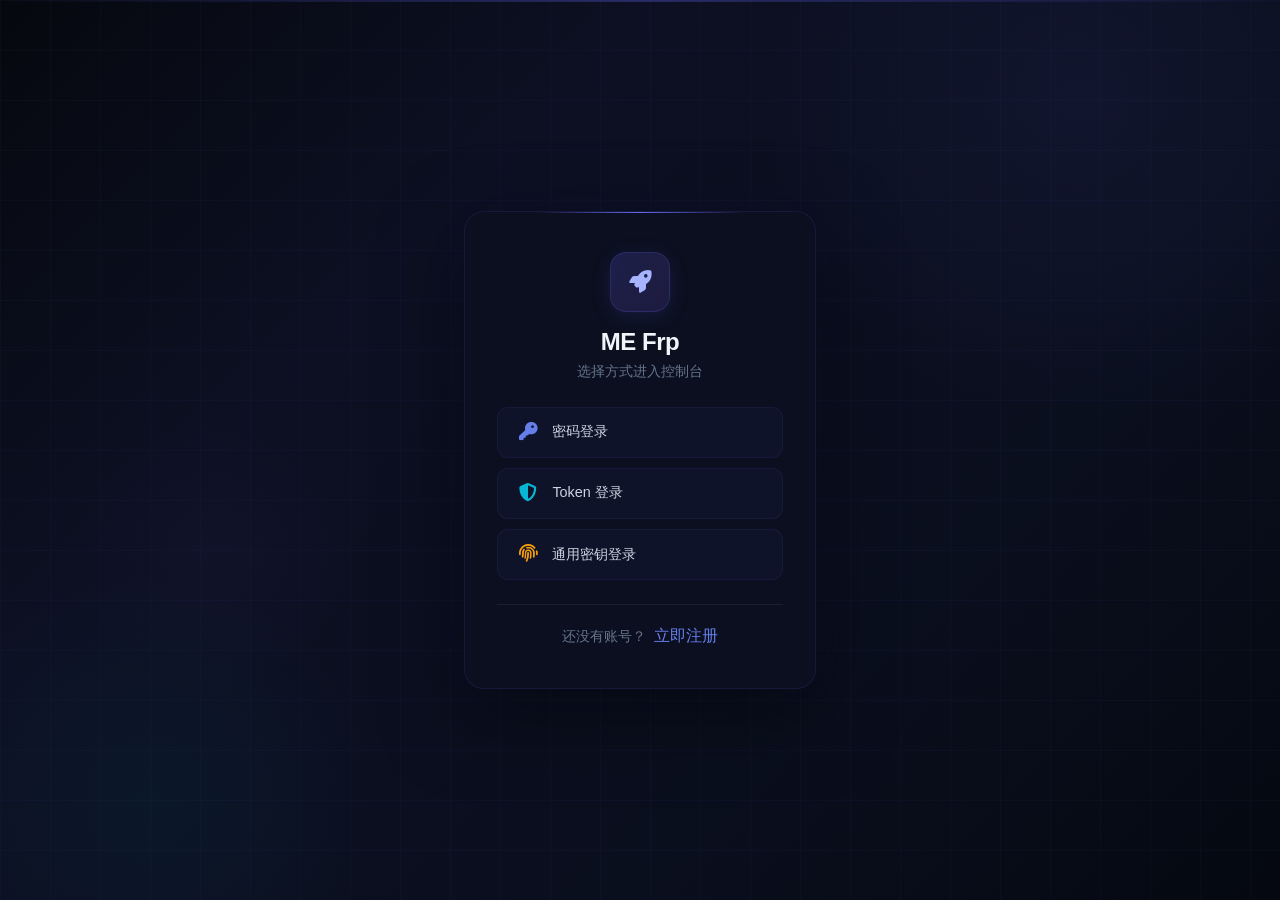
==== commit 4a769492: "feat: 优化登录界面、抽奖功能与导入规范 - 优化登录页居中布局与比例 - 重构密码登录接口，调用官方 /api/public/login - 修复隧道启用/禁用接口 - 升级UI为现代科技风格(" ====
--- a/templates/index.html
+++ b/templates/index.html
@@ -3,31 +3,37 @@
 <head>
     <meta charset="UTF-8">
     <meta name="viewport" content="width=device-width, initial-scale=1.0">
-    <title>ME Frp Web 管理面板</title>
+    <title>MeFrp-GR-Client</title>
     <link href="https://cdn.jsdelivr.net/npm/bootstrap@5.3.2/dist/css/bootstrap.min.css" rel="stylesheet">
     <link href="https://cdnjs.cloudflare.com/ajax/libs/font-awesome/6.4.0/css/all.min.css" rel="stylesheet">
     <style>
         :root {
-            --sidebar-width: 250px;
-            --primary-color: #667eea;
-            --secondary-color: #764ba2;
-            --bg-color: #f8fafc;
-            --sidebar-bg: #ffffff;
+            --sidebar-width: 260px;
+            --primary-color: #6366f1;
+            --secondary-color: #8b5cf6;
+            --accent-cyan: #06b6d4;
+            --accent-emerald: #10b981;
+            --bg-color: #f0f2f8;
+            --sidebar-bg: rgba(15, 17, 29, 0.97);
             --card-bg: #ffffff;
-            --text-primary: #1e293b;
+            --text-primary: #0f172a;
             --text-secondary: #64748b;
             --border-color: #e2e8f0;
             --hover-color: #f1f5f9;
+            --glow-primary: rgba(99, 102, 241, 0.35);
+            --glow-cyan: rgba(6, 182, 212, 0.3);
         }
 
         [data-theme="dark"] {
-            --bg-color: #0f172a;
-            --sidebar-bg: #1e293b;
-            --card-bg: #1e293b;
-            --text-primary: #f1f5f9;
-            --text-secondary: #94a3b8;
-            --border-color: #334155;
-            --hover-color: #334155;
+            --bg-color: #070b14;
+            --sidebar-bg: rgba(10, 13, 25, 0.98);
+            --card-bg: rgba(18, 22, 38, 0.85);
+            --text-primary: #e8ecf4;
+            --text-secondary: #8892a8;
+            --border-color: rgba(99, 102, 241, 0.12);
+            --hover-color: rgba(99, 102, 241, 0.08);
+            --glow-primary: rgba(99, 102, 241, 0.5);
+            --glow-cyan: rgba(6, 182, 212, 0.4);
         }
 
         * {
@@ -37,42 +43,88 @@
         }
 
         body {
-            font-family: -apple-system, BlinkMacSystemFont, 'Segoe UI', 'PingFang SC', 'Hiragino Sans GB', 'Microsoft YaHei', 'Helvetica Neue', Helvetica, Arial, sans-serif;
+            font-family: 'Inter', -apple-system, BlinkMacSystemFont, 'Segoe UI', 'PingFang SC', 'Hiragino Sans GB', 'Microsoft YaHei', sans-serif;
             background-color: var(--bg-color);
             color: var(--text-primary);
             min-height: 100vh;
-            transition: background-color 0.3s, color 0.3s;
+            transition: background-color 0.4s ease, color 0.4s ease;
+            position: relative;
+            overflow-x: hidden;
+        }
+
+        /* 科技感网格背景 */
+        body::before {
+            content: '';
+            position: fixed;
+            inset: 0;
+            background-image:
+                linear-gradient(rgba(99, 102, 241, 0.03) 1px, transparent 1px),
+                linear-gradient(90deg, rgba(99, 102, 241, 0.03) 1px, transparent 1px);
+            background-size: 60px 60px;
+            pointer-events: none;
+            z-index: 0;
+        }
+
+        [data-theme="dark"] body::before {
+            background-image:
+                linear-gradient(rgba(99, 102, 241, 0.05) 1px, transparent 1px),
+                linear-gradient(90deg, rgba(99, 102, 241, 0.05) 1px, transparent 1px);
         }
 
         /* 侧边栏样式 */
         .sidebar {
             width: var(--sidebar-width);
-            background-color: var(--sidebar-bg);
-            border-right: 1px solid var(--border-color);
+            background: linear-gradient(180deg, rgba(10, 13, 28, 0.97) 0%, rgba(15, 18, 35, 0.97) 100%);
+            border-right: 1px solid rgba(99, 102, 241, 0.1);
             min-height: 100vh;
             position: fixed;
             left: 0;
             top: 0;
             padding: 1.5rem 0;
-            transition: background-color 0.3s, border-color 0.3s;
+            transition: background-color 0.4s, border-color 0.4s;
+            z-index: 100;
+            backdrop-filter: blur(20px);
+        }
+
+        .sidebar::before {
+            content: '';
+            position: absolute;
+            top: 0; right: 0;
+            width: 1px;
+            height: 100%;
+            background: linear-gradient(180deg, transparent, var(--glow-primary), transparent);
+            opacity: 0.5;
         }
 
         .sidebar-header {
             padding: 0 1.5rem;
-            margin-bottom: 2rem;
+            margin-bottom: 2.2rem;
         }
 
         .sidebar-logo {
             font-weight: 700;
-            font-size: 1.5rem;
-            color: var(--primary-color);
+            font-size: 1.4rem;
+            color: #fff;
             display: flex;
             align-items: center;
-            gap: 0.5rem;
+            gap: 0.6rem;
+            letter-spacing: -0.02em;
+        }
+
+        .sidebar-logo i {
+            width: 36px; height: 36px;
+            display: flex; align-items: center; justify-content: center;
+            background: linear-gradient(135deg, var(--primary-color), var(--secondary-color));
+            border-radius: 10px;
+            font-size: 0.95rem;
+            box-shadow: 0 4px 15px var(--glow-primary);
         }
 
         .sidebar-logo span {
-            color: var(--secondary-color);
+            background: linear-gradient(135deg, #a5b4fc, #c4b5fd);
+            -webkit-background-clip: text;
+            -webkit-text-fill-color: transparent;
+            background-clip: text;
         }
 
         .sidebar-menu {
@@ -82,28 +134,52 @@
         }
 
         .sidebar-menu li {
-            margin-bottom: 0.25rem;
+            margin-bottom: 0.2rem;
         }
 
         .sidebar-menu a {
             display: flex;
             align-items: center;
             gap: 0.75rem;
-            padding: 0.75rem 1.5rem;
-            color: var(--text-secondary);
+            padding: 0.72rem 1.5rem;
+            color: rgba(148, 163, 184, 0.85);
             text-decoration: none;
-            transition: all 0.2s;
-            font-size: 0.9rem;
+            transition: all 0.25s ease;
+            font-size: 0.89rem;
+            font-weight: 450;
+            border-radius: 0;
+            position: relative;
+        }
+
+        .sidebar-menu a::before {
+            content: '';
+            position: absolute;
+            left: 0; top: 50%;
+            transform: translateY(-50%);
+            width: 3px;
+            height: 0;
+            background: linear-gradient(180deg, var(--primary-color), var(--accent-cyan));
+            border-radius: 0 3px 3px 0;
+            transition: height 0.2s ease;
         }
 
         .sidebar-menu a:hover {
-            background-color: var(--hover-color);
-            color: var(--text-primary);
+            background-color: rgba(99, 102, 241, 0.08);
+            color: #e2e8f0;
+        }
+
+        .sidebar-menu a:hover::before {
+            height: 20px;
         }
 
         .sidebar-menu a.active {
-            background: linear-gradient(135deg, var(--primary-color) 0%, var(--secondary-color) 100%);
-            color: white;
+            background: linear-gradient(135deg, rgba(99, 102, 241, 0.15) 0%, rgba(139, 92, 246, 0.1) 100%);
+            color: #fff;
+            box-shadow: inset 0 0 30px rgba(99, 102, 241, 0.06);
+        }
+
+        .sidebar-menu a.active::before {
+            height: 28px;
         }
 
         .sidebar-menu a i {
@@ -132,7 +208,9 @@
         .main-content {
             margin-left: var(--sidebar-width);
             min-height: 100vh;
-            padding: 1.5rem;
+            padding: 1.8rem 2rem;
+            position: relative;
+            z-index: 1;
         }
 
         /* 顶部导航栏 */
@@ -141,28 +219,30 @@
             justify-content: space-between;
             align-items: center;
             margin-bottom: 2rem;
-        }
-
-        .top-bar-left {
-            display: flex;
-            align-items: center;
-            gap: 1rem;
+            padding: 0.2rem;
+        }
+
+        .top-bar-left h2 {
+            font-size: 1.6rem;
+            font-weight: 700;
+            color: var(--text-primary);
+            letter-spacing: -0.03em;
         }
 
         .top-bar-right {
             display: flex;
             align-items: center;
-            gap: 1rem;
+            gap: 0.8rem;
         }
 
         .theme-toggle {
             background: none;
             border: 1px solid var(--border-color);
-            border-radius: 8px;
-            padding: 0.5rem;
+            border-radius: 10px;
+            padding: 0.55rem;
             cursor: pointer;
             color: var(--text-secondary);
-            transition: all 0.2s;
+            transition: all 0.2s ease;
         }
 
         .theme-toggle:hover {
@@ -174,25 +254,52 @@
         .card {
             background-color: var(--card-bg);
             border: 1px solid var(--border-color);
-            border-radius: 12px;
-            padding: 1.5rem;
+            border-radius: 16px;
+            padding: 1.5rem 1.75rem;
             margin-bottom: 1.5rem;
-            transition: background-color 0.3s, border-color 0.3s;
+            transition: all 0.3s ease;
+            backdrop-filter: blur(10px);
+            position: relative;
+            overflow: hidden;
+        }
+
+        .card::before {
+            content: '';
+            position: absolute;
+            top: 0; left: 0; right: 0;
+            height: 1px;
+            background: linear-gradient(90deg, transparent, rgba(99,102,241,0.2), transparent);
+            opacity: 0;
+            transition: opacity 0.3s;
+        }
+
+        .card:hover {
+            box-shadow: 0 8px 32px rgba(0,0,0,0.06);
+            border-color: rgba(99, 102, 241, 0.15);
+        }
+
+        .card:hover::before {
+            opacity: 1;
+        }
+
+        [data-theme="dark"] .card:hover {
+            box-shadow: 0 8px 32px rgba(0,0,0,0.25), 0 0 0 1px rgba(99,102,241,0.08);
         }
 
         .card-header {
             display: flex;
             justify-content: space-between;
             align-items: center;
-            margin-bottom: 1.5rem;
+            margin-bottom: 1.25rem;
             padding-bottom: 1rem;
             border-bottom: 1px solid var(--border-color);
         }
 
         .card-title {
-            font-size: 1.1rem;
+            font-size: 1.05rem;
             font-weight: 600;
             color: var(--text-primary);
+            letter-spacing: 0.01em;
         }
 
         /* 统计卡片 */
@@ -204,26 +311,59 @@
         }
 
         .stat-card {
-            background-color: var(--card-bg);
+            background: var(--card-bg);
             border: 1px solid var(--border-color);
-            border-radius: 12px;
-            padding: 1.25rem;
+            border-radius: 16px;
+            padding: 1.4rem 1.5rem;
             display: flex;
             flex-direction: column;
             gap: 0.5rem;
-            transition: background-color 0.3s, border-color 0.3s;
+            transition: all 0.3s ease;
+            position: relative;
+            overflow: hidden;
+        }
+
+        .stat-card::after {
+            content: '';
+            position: absolute;
+            top: -50%; right: -50%;
+            width: 100%; height: 100%;
+            background: radial-gradient(circle, var(--glow-primary) 0%, transparent 70%);
+            opacity: 0;
+            transition: opacity 0.3s;
+        }
+
+        .stat-card:hover {
+            transform: translateY(-3px);
+            box-shadow: 0 12px 40px rgba(99,102,241,0.1);
+            border-color: rgba(99, 102, 241, 0.2);
+        }
+
+        .stat-card:hover::after {
+            opacity: 0.15;
+        }
+
+        [data-theme="dark"] .stat-card:hover {
+            box-shadow: 0 12px 40px rgba(0,0,0,0.3), 0 0 30px rgba(99,102,241,0.06);
         }
 
         .stat-card h6 {
-            font-size: 0.85rem;
+            font-size: 0.78rem;
             color: var(--text-secondary);
             font-weight: 500;
+            text-transform: uppercase;
+            letter-spacing: 0.08em;
+            position: relative;
+            z-index: 1;
         }
 
         .stat-value {
-            font-size: 1.5rem;
+            font-size: 1.7rem;
             font-weight: 700;
             color: var(--text-primary);
+            line-height: 1.2;
+            position: relative;
+            z-index: 1;
         }
 
         .stat-value.success {
@@ -236,35 +376,46 @@
 
         /* 按钮样式 */
         .btn {
-            padding: 0.5rem 1rem;
-            border-radius: 8px;
+            padding: 0.6rem 1.2rem;
+            border-radius: 10px;
             font-weight: 500;
             border: none;
             cursor: pointer;
-            transition: all 0.2s;
+            transition: all 0.25s ease;
             display: inline-flex;
             align-items: center;
             gap: 0.5rem;
-            font-size: 0.9rem;
+            font-size: 0.87rem;
+            letter-spacing: 0.01em;
+            position: relative;
+            overflow: hidden;
         }
 
         .btn-primary {
             background: linear-gradient(135deg, var(--primary-color) 0%, var(--secondary-color) 100%);
             color: white;
+            box-shadow: 0 2px 12px var(--glow-primary);
         }
 
         .btn-primary:hover {
             transform: translateY(-2px);
-            box-shadow: 0 4px 12px rgba(102, 126, 234, 0.4);
+            box-shadow: 0 6px 24px rgba(99,102,241,0.45);
+        }
+
+        .btn-primary:active {
+            transform: translateY(0);
+            box-shadow: 0 2px 8px var(--glow-primary);
         }
 
         .btn-secondary {
-            background-color: var(--hover-color);
+            background: rgba(99, 102, 241, 0.08);
             color: var(--text-primary);
+            border: 1px solid rgba(99, 102, 241, 0.1);
         }
 
         .btn-secondary:hover {
-            background-color: var(--border-color);
+            background: rgba(99, 102, 241, 0.15);
+            border-color: rgba(99, 102, 241, 0.2);
         }
 
         .btn-outline {
@@ -274,8 +425,9 @@
         }
 
         .btn-outline:hover {
-            background-color: var(--hover-color);
+            background: rgba(99, 102, 241, 0.06);
             color: var(--text-primary);
+            border-color: rgba(99, 102, 241, 0.2);
         }
 
         .btn-danger {
@@ -287,27 +439,37 @@
             background-color: #dc2626;
         }
 
+        .btn-info {
+            background-color: #3b82f6;
+            color: white;
+        }
+
+        .btn-info:hover {
+            background-color: #2563eb;
+        }
+
         /* 表单样式 */
         .form-group {
-            margin-bottom: 1rem;
+            margin-bottom: 1.1rem;
         }
 
         .form-group label {
             display: block;
-            margin-bottom: 0.5rem;
+            margin-bottom: 0.45rem;
             font-weight: 500;
             color: var(--text-primary);
+            font-size: 0.88rem;
         }
 
         .form-control {
             width: 100%;
-            padding: 0.5rem 1rem;
+            padding: 0.6rem 1rem;
             border: 1px solid var(--border-color);
-            border-radius: 8px;
+            border-radius: 10px;
             background-color: var(--bg-color);
             color: var(--text-primary);
             font-size: 0.9rem;
-            transition: all 0.2s;
+            transition: all 0.2s ease;
         }
 
         .form-control:focus {
@@ -424,27 +586,38 @@
 
         /* 通知消息 */
         .notification {
-            padding: 1rem;
-            border-radius: 8px;
+            padding: 0.9rem 1.2rem;
+            border-radius: 12px;
             margin-bottom: 1rem;
             display: flex;
             align-items: center;
-            gap: 0.5rem;
+            gap: 0.6rem;
+            font-size: 0.9rem;
+            font-weight: 500;
+            animation: slideIn 0.3s ease;
+        }
+
+        @keyframes slideIn {
+            from { opacity: 0; transform: translateY(-10px); }
+            to { opacity: 1; transform: translateY(0); }
         }
 
         .notification.success {
-            background-color: rgba(16, 185, 129, 0.1);
+            background-color: rgba(16, 185, 129, 0.12);
             color: #10b981;
+            border: 1px solid rgba(16, 185, 129, 0.2);
         }
 
         .notification.error {
-            background-color: rgba(239, 68, 68, 0.1);
+            background-color: rgba(239, 68, 68, 0.12);
             color: #ef4444;
+            border: 1px solid rgba(239, 68, 68, 0.2);
         }
 
         .notification.info {
-            background-color: rgba(59, 130, 246, 0.1);
+            background-color: rgba(59, 130, 246, 0.12);
             color: #3b82f6;
+            border: 1px solid rgba(59, 130, 246, 0.2);
         }
 
         /* 响应式表格容器 */
@@ -457,12 +630,16 @@
         /* 表格样式 */
         .data-table {
             width: 100%;
-            border-collapse: collapse;
+            border-collapse: separate;
+            border-spacing: 0;
+            border-radius: 12px;
+            overflow: hidden;
+            border: 1px solid var(--border-color);
         }
 
         .data-table th,
         .data-table td {
-            padding: 0.75rem;
+            padding: 0.8rem 0.9rem;
             text-align: left;
             border-bottom: 1px solid var(--border-color);
         }
@@ -470,13 +647,15 @@
         .data-table th {
             font-weight: 600;
             color: var(--text-secondary);
-            font-size: 0.85rem;
-            background: linear-gradient(135deg, rgba(102, 126, 234, 0.1), rgba(118, 75, 162, 0.1));
+            font-size: 0.82rem;
+            background: linear-gradient(135deg, rgba(102, 126, 234, 0.08), rgba(118, 75, 162, 0.06));
+            text-transform: uppercase;
+            letter-spacing: 0.04em;
         }
 
         .data-table td {
             color: var(--text-primary);
-            font-size: 0.9rem;
+            font-size: 0.88rem;
         }
 
         .data-table tbody tr:last-child td {
@@ -550,10 +729,275 @@
                 align-items: flex-start;
             }
         }
+
+        /* 抽奖动画 */
+        @keyframes bounce {
+            0%, 100% { transform: translateY(0); }
+            50% { transform: translateY(-8px); }
+        }
+
+        @keyframes pulse-glow {
+            0%, 100% { box-shadow: 0 0 0 rgba(102,126,234,0); }
+            50% { box-shadow: 0 0 20px rgba(102,126,234,0.3); }
+        }
+
+        /* 按钮悬停优化 */
+        .btn-primary:hover:not(:disabled) {
+            transform: translateY(-1px);
+            box-shadow: 0 4px 12px rgba(102,126,234,0.35);
+        }
+
+        .btn-warning:hover:not(:disabled) {
+            transform: translateY(-1px);
+            box-shadow: 0 4px 12px rgba(245,158,11,0.35);
+        }
+
+        .btn-outline:hover {
+            transform: translateY(-1px);
+        }
+
+        /* 卡片悬停微动效 */
+        .card {
+            transition: box-shadow 0.2s ease;
+        }
+
+        .card:hover {
+            box-shadow: 0 2px 8px rgba(0,0,0,0.06);
+        }
+
+        /* 通知动画 */
+        @keyframes slideInRight {
+            from { transform: translateX(100%); opacity: 0; }
+            to { transform: translateX(0); opacity: 1; }
+        }
+
+        .notification {
+            animation: slideInRight 0.3s ease-out;
+        }
+
+        /* 滚动条美化 */
+        ::-webkit-scrollbar { width: 6px; height: 6px; }
+        ::-webkit-scrollbar-track { background: transparent; }
+        ::-webkit-scrollbar-thumb { background: var(--border-color); border-radius: 3px; }
+        ::-webkit-scrollbar-thumb:hover { background: var(--text-secondary); }
+
+        /* ========== 登录页面样式 ========== */
+        @keyframes spin { to { transform: rotate(360deg); } }
+
+        @keyframes pulseGlow {
+            0%, 100% { opacity: 0.5; transform: scale(1); }
+            50% { opacity: 1; transform: scale(1.05); }
+        }
+
+        @keyframes scanLine {
+            0% { top: -2px; opacity: 0; }
+            10% { opacity: 1; }
+            90% { opacity: 1; }
+            100% { top: 100%; opacity: 0; }
+        }
+
+        .login-method-btn {
+            display: flex; align-items: center; gap: 0.8rem;
+            width: 100%; padding: 0.85rem 1.1rem;
+            background: rgba(99,102,241,0.05);
+            border: 1px solid rgba(99,102,241,0.08);
+            border-radius: 11px; color: #cbd5e1;
+            font-size: 0.9rem; font-weight: 500;
+            cursor: pointer; transition: all 0.25s ease;
+            text-align: left;
+        }
+        .login-method-btn:hover {
+            background: rgba(99,102,241,0.12);
+            border-color: rgba(99,102,241,0.25);
+            transform: translateX(4px);
+            color: #e2e8f0;
+        }
+        .login-method-btn i { font-size: 1.15rem; width: 24px; text-align: center; }
+        .login-method-btn span { flex: 1; }
+
+        .back-to-methods {
+            background: none; border: none; color: #64748b;
+            font-size: 0.85rem; cursor: pointer; padding: 0.25rem 0;
+            margin-bottom: 0.5rem; transition: all 0.2s;
+        }
+        .back-to-methods:hover { color: #a5b4fc; }
+
+        .login-input-group { margin-bottom:1rem; }
+        .login-input-group label {
+            display: block; color: #94a3b8; font-size: 0.78rem;
+            font-weight: 500; margin-bottom: 0.35rem;
+            text-transform: uppercase; letter-spacing: 0.04em;
+        }
+        .login-input {
+            width: 100%; padding: 0.7rem 0.9rem;
+            background: rgba(10,14,28,0.7);
+            border: 1px solid rgba(99,102,241,0.12);
+            border-radius: 10px; color: #e2e8f0;
+            font-size: 0.88rem; outline: none;
+            transition: all 0.25s ease;
+        }
+        .login-input:focus {
+            border-color: var(--primary-color);
+            box-shadow: 0 0 0 3px rgba(99,102,241,0.15), 0 0 20px rgba(99,102,241,0.06);
+        }
+        .login-input::placeholder { color: #475569; }
+
+        .btn-captcha {
+            padding: 0.7rem 0.9rem; white-space: nowrap;
+            background: rgba(99,102,241,0.1);
+            border: 1px solid rgba(99,102,241,0.2);
+            border-radius: 10px; color: #a5b4fc;
+            font-size: 0.82rem; cursor: pointer;
+            transition: all 0.25s ease; flex-shrink: 0;
+        }
+        .btn-captcha:hover { background: rgba(99,102,241,0.18); border-color: rgba(99,102,241,0.35); }
+
+        .btn-login-submit {
+            width: 100%; padding: 0.8rem;
+            background: linear-gradient(135deg, #6366f1, #8b5cf6);
+            border: none; border-radius: 10px;
+            color: #fff; font-size: 0.9rem; font-weight: 600;
+            cursor: pointer; margin-top: 0.4rem;
+            transition: all 0.25s ease; letter-spacing: 0.06em;
+            box-shadow: 0 4px 15px rgba(99,102,241,0.3);
+        }
+        .btn-login-submit:hover:not(:disabled) {
+            transform: translateY(-2px);
+            box-shadow: 0 8px 30px rgba(99,102,241,0.45);
+        }
+        .btn-login-submit:active:not(:disabled) {
+            transform: translateY(0);
+        }
+        .btn-login-submit:disabled {
+            opacity: 0.55; cursor: not-allowed;
+        }
     </style>
 </head>
 <body>
-    <!-- 侧边栏 -->
+
+    <!-- ========== 独立登录页面 ========== -->
+    <div id="loginPage" style="display:flex; position:fixed; inset:0; z-index:9999; background:linear-gradient(135deg,#06080f 0%,#0c1022 30%,#0a0f1e 70%,#050810 100%); overflow:hidden; align-items:center; justify-content:center;">
+        <!-- 科技感背景 -->
+        <div style="position:absolute; inset:0; overflow:hidden;">
+            <!-- 网格线 -->
+            <div style="position:absolute; inset:0; background-image: linear-gradient(rgba(99,102,241,0.04) 1px, transparent 1px), linear-gradient(90deg, rgba(99,102,241,0.04) 1px, transparent 1px); background-size:50px 50px;"></div>
+            <!-- 光晕效果 -->
+            <div style="position:absolute; width:700px; height:700px; border-radius:50%; background:radial-gradient(circle,rgba(99,102,241,0.07),transparent 65%); top:-250px; right:-150px; animation:pulseGlow 8s ease-in-out infinite;"></div>
+            <div style="position:absolute; width:500px; height:500px; border-radius:50%; background:radial-gradient(circle,rgba(6,182,212,0.05),transparent 65%); bottom:-150px; left:-100px; animation:pulseGlow 10s ease-in-out infinite 2s;"></div>
+            <div style="position:absolute; width:300px; height:300px; border-radius:50%; background:radial-gradient(circle,rgba(139,92,246,0.04),transparent 65%); top:45%; left:5%; animation:pulseGlow 12s ease-in-out infinite 4s;"></div>
+            <!-- 扫描线 -->
+            <div style="position:absolute; top:0; left:0; right:0; height:2px; background:linear-gradient(90deg,transparent,rgba(99,102,241,0.3),transparent); animation:scanLine 4s ease-in-out infinite;"></div>
+        </div>
+
+        <div style="width:100%; max-width:400px; margin:auto; padding:1.5rem; position:relative; z-index:1;">
+            <div id="loginCard" style="background:rgba(12, 16, 32, 0.92); backdrop-filter:blur(30px); -webkit-backdrop-filter:blur(30px); border:1px solid rgba(99,102,241,0.12); border-radius:20px; padding:2.5rem 2rem; box-shadow:0 25px 80px rgba(0,0,0,0.5), 0 0 60px rgba(99,102,241,0.06); position:relative;">
+
+                <!-- 顶部光效 -->
+                <div style="position:absolute; top:0; left:20%; right:20%; height:1px; background:linear-gradient(90deg,transparent,var(--primary-color),transparent);"></div>
+
+                <!-- Logo -->
+                <div style="text-align:center; margin-bottom:1.5rem;">
+                    <div style="width:60px; height:60px; margin:0 auto 1rem; background:linear-gradient(135deg,rgba(99,102,241,0.2),rgba(139,92,246,0.15)); border-radius:16px; display:flex; align-items:center; justify-content:center; border:1px solid rgba(99,102,241,0.2); box-shadow:0 4px 20px rgba(99,102,241,0.15);">
+                        <i class="fas fa-rocket" style="font-size:1.4rem; color:#a5b4fc;"></i>
+                    </div>
+                    <h1 style="font-size:1.5rem; font-weight:700; color:#f1f5f9; margin-bottom:0.35rem; letter-spacing:-0.02em;">ME Frp</h1>
+                    <p style="color:#64748b; font-size:0.85rem; margin:0;">选择方式进入控制台</p>
+                </div>
+
+                <!-- 登录方式选择 -->
+                <div id="loginMethodSelect" style="display:flex; flex-direction:column; gap:0.65rem;">
+                    <button class="login-method-btn" data-method="password" onclick="showLoginForm('password')">
+                        <i class="fas fa-key" style="color:#667eea;"></i>
+                        <span>密码登录</span>
+                    </button>
+                    <button class="login-method-btn" data-method="token" onclick="showLoginForm('token')">
+                        <i class="fas fa-shield-alt" style="color:#06b6d4;"></i>
+                        <span>Token 登录</span>
+                    </button>
+                    <button class="login-method-btn" data-method="passkey" onclick="showLoginForm('passkey')">
+                        <i class="fas fa-fingerprint" style="color:#f59e0b;"></i>
+                        <span>通用密钥登录</span>
+                    </button>
+                </div>
+
+                <!-- 密码登录表单 -->
+                <form id="loginFormPassword" style="display:none;" onsubmit="return handlePasswordLogin(event)">
+                    <button type="button" class="back-to-methods" onclick="backToMethods()">
+                        <i class="fas fa-arrow-left"></i> 返回
+                    </button>
+                    <h3 style="color:#f1f5f9; font-size:1.1rem; font-weight:600; margin:1rem 0 1.2rem;"><i class="fas fa-key" style="color:#667eea; margin-right:0.5rem;"></i>密码登录</h3>
+                    <div class="login-input-group">
+                        <label>邮箱</label>
+                        <input type="email" class="login-input" id="lpEmail" placeholder="请输入邮箱" required autocomplete="email">
+                    </div>
+                    <div class="login-input-group">
+                        <label>密码</label>
+                        <input type="password" class="login-input" id="lpPassword" placeholder="请输入密码" required autocomplete="current-password">
+                    </div>
+                    <div class="login-input-group">
+                        <label>人机验证</label>
+                        <div style="display:flex; gap:0.5rem;">
+                            <input type="text" class="login-input" id="lpCaptcha" placeholder="点击右侧获取验证码" autocomplete="off">
+                            <button type="button" class="btn-captcha" onclick="openCaptchaForLogin()">获取</button>
+                        </div>
+                        <small style="color:#64748b; font-size:0.72rem; margin-top:0.25rem; display:block;">点击获取 → 完成滑块 → 自动解码填入 captchaToken</small>
+                    </div>
+                    <button type="submit" class="btn-login-submit" id="lpSubmitBtn">
+                        <span>登 录</span>
+                    </button>
+                </form>
+
+                <!-- Token 登录表单 -->
+                <form id="loginFormToken" style="display:none;" onsubmit="return handleTokenLogin(event)">
+                    <button type="button" class="back-to-methods" onclick="backToMethods()">
+                        <i class="fas fa-arrow-left"></i> 返回
+                    </button>
+                    <h3 style="color:#f1f5f9; font-size:1.1rem; font-weight:600; margin:1rem 0 1.2rem;"><i class="fas fa-shield-alt" style="color:#06b6d4; margin-right:0.5rem;"></i>Token 登录</h3>
+                    <div class="login-input-group">
+                        <label>访问 Token</label>
+                        <input type="password" class="login-input" id="tokenInput" placeholder="输入您的访问令牌" required autocomplete="off">
+                        <small style="color:#64748b; font-size:0.75rem; margin-top:0.3rem; display:block;">从控制台获取的 API Token</small>
+                    </div>
+                    <button type="submit" class="btn-login-submit" id="tokenSubmitBtn">
+                        <i class="fas fa-sign-in-alt"></i> 验证登录
+                    </button>
+                </form>
+
+                <!-- 通用密钥(Token)登录表单 -->
+                <form id="loginFormPasskey" style="display:none;" onsubmit="return handlePasskeyLogin(event)">
+                    <button type="button" class="back-to-methods" onclick="backToMethods()">
+                        <i class="fas fa-arrow-left"></i> 返回
+                    </button>
+                    <h3 style="color:#f1f5f9; font-size:1.1rem; font-weight:600; margin:1rem 0 1.2rem;"><i class="fas fa-fingerprint" style="color:#f59e0b; margin-right:0.5rem;"></i>通用密钥登录</h3>
+                    <div class="login-input-group">
+                        <label>访问 Token</label>
+                        <input type="password" class="login-input" id="pkToken" placeholder="输入您的访问令牌" required autocomplete="off">
+                        <small style="color:#64748b; font-size:0.75rem; margin-top:0.3rem; display:block;">Token 输入后不会明文显示</small>
+                    </div>
+                    <button type="submit" class="btn-login-submit" id="pkSubmitBtn">
+                        <i class="fas fa-fingerprint"></i> 验证并登录
+                    </button>
+                </form>
+
+                <!-- 底部注册 -->
+                <div style="text-align:center; margin-top:1.5rem; padding-top:1.2rem; border-top:1px solid rgba(255,255,255,0.06);">
+                    <span style="color:#64748b; font-size:0.85rem;">还没有账号？</span>
+                    <a href="https://console.mefrp.com/register" target="_blank" style="color:#667eea; text-decoration:none; font-weight:500; margin-left:0.25rem;">立即注册</a>
+                </div>
+
+                <!-- 加载动画 -->
+                <div id="loginLoadingOverlay" style="display:none; position:absolute; inset:0; background:rgba(15,23,42,0.85); border-radius:20px; align-items:center; justify-content:center; z-index:10;">
+                    <div style="text-align:center;">
+                        <div style="width:48px; height:48px; border:3px solid rgba(102,126,234,0.2); border-top-color:#667eea; border-radius:50%; animation:spin 0.8s linear infinite; margin:0 auto 1rem;"></div>
+                        <div style="color:#94a3b8; font-size:0.9rem;" id="loginLoadingText">正在登录...</div>
+                    </div>
+                </div>
+            </div>
+        </div>
+    </div>
+
+    <!-- ========== 应用主体（登录后显示）========== -->
+    <div id="appBody" style="display:none;">
     <aside class="sidebar">
         <div class="sidebar-header">
             <div class="sidebar-logo">
@@ -566,24 +1010,8 @@
             <li><a href="#" class="active" data-section="dashboard"><i class="fas fa-home"></i> 控制面板</a></li>
             <li><a href="#" data-section="tunnels"><i class="fas fa-route"></i> 隧道管理</a></li>
             <li><a href="#" data-section="nodes"><i class="fas fa-server"></i> 节点监控</a></li>
-            <li><a href="#" data-section="download"><i class="fas fa-download"></i> 文件下载</a></li>
-            <li><a href="#" data-section="help"><i class="fas fa-question-circle"></i> 帮助中心</a></li>
-            <li><a href="#" data-section="user"><i class="fas fa-user"></i> 用户中心</a></li>
+            <li><a href="#" data-section="lottery"><i class="fas fa-gift"></i> 权益抽奖</a></li>
             <li><a href="#" data-section="about"><i class="fas fa-info-circle"></i> 关于面板</a></li>
-            
-            <div class="sidebar-divider"></div>
-            
-            <li>
-                <a href="#" data-section="more"><i class="fas fa-lightbulb"></i> 更多服务</a>
-                <ul class="sidebar-submenu">
-                    <li><a href="#" data-section="orders"><i class="fas fa-receipt"></i> 我的订单</a></li>
-                    <li><a href="#" data-section="vip"><i class="fas fa-crown"></i> 增值服务</a></li>
-                    <li><a href="#" data-section="ads"><i class="fas fa-ad"></i> 广告投放</a></li>
-                    <li><a href="#" data-section="donate"><i class="fas fa-coffee"></i> 节点捐赠</a></li>
-                    <li><a href="#" data-section="draw"><i class="fas fa-gift"></i> 权益抽取</a></li>
-                    <li><a href="#" data-section="domain"><i class="fas fa-cloud"></i> 域名管理</a></li>
-                </ul>
-            </li>
             
             <div class="sidebar-divider"></div>
             
@@ -607,70 +1035,53 @@
             </div>
         </div>
 
-        <!-- 登录模态框 -->
-        <div class="modal" id="loginModal">
-            <div class="modal-content">
-                <div class="modal-header">
-                    <h2 class="modal-title">用户登录</h2>
-                    <button class="modal-close" id="closeModal"><i class="fas fa-times"></i></button>
-                </div>
-                
-                <div class="login-tabs">
-                    <button class="login-tab active" id="passwordTab">密码登录</button>
-                    <button class="login-tab" id="tokenTab">Token 登录</button>
-                </div>
-                
-                <!-- 密码登录表单 -->
-                <form id="passwordLoginForm">
-                    <div class="form-group">
-                        <label>邮箱</label>
-                        <input type="email" class="form-control" id="loginEmail" placeholder="请输入邮箱">
-                    </div>
-                    <div class="form-group">
-                        <label>密码</label>
-                        <input type="password" class="form-control" id="loginPassword" placeholder="请输入密码">
-                    </div>
-                    <div class="form-group">
-                        <label>验证码</label>
-                        <div class="input-group">
-                            <input type="text" class="form-control" id="loginCaptcha" placeholder="请输入验证码">
-                            <button type="button" class="btn btn-secondary" id="getLoginCaptcha">获取验证码</button>
+        <!-- 仪表盘区域 -->
+        <section id="dashboardSection">
+            <!-- 用户信息 + 公告 左右布局 -->
+            <div style="display: flex; gap: 1.5rem; margin-bottom: 1.5rem;">
+                <!-- 左侧：用户信息（纵向分布） -->
+                <div style="flex: 1; min-width: 0;">
+                    <div class="stats-grid" style="grid-template-columns: 1fr;">
+                        <div class="stat-card">
+                            <h6><i class="fas fa-coins"></i> 剩余流量</h6>
+                            <div class="stat-value" id="trafficValue">--</div>
+                        </div>
+                        <div class="stat-card">
+                            <h6><i class="fas fa-route"></i> 隧道数量</h6>
+                            <div class="stat-value" id="tunnelCount">--</div>
+                        </div>
+                        <div class="stat-card">
+                            <h6><i class="fas fa-calendar-check"></i> 今日签到</h6>
+                            <div class="stat-value" id="signStatus">--</div>
+                        </div>
+                        <div class="stat-card">
+                            <h6><i class="fas fa-users"></i> 用户组</h6>
+                            <div class="stat-value" id="userGroup">--</div>
                         </div>
                     </div>
-                    <button type="submit" class="btn btn-primary" style="width: 100%; margin-top: 1rem;">登录</button>
-                </form>
-                
-                <!-- Token 登录表单 -->
-                <form id="tokenLoginForm" style="display: none;">
-                    <div class="form-group">
-                        <label>访问 Token</label>
-                        <input type="password" class="form-control" id="loginToken" placeholder="请输入访问 Token（不显示）">
-                        <small style="color: var(--text-secondary); font-size: 0.8rem;">Token 不会显示，输入后直接登录</small>
+                </div>
+                <!-- 右侧：重要公告 -->
+                <div style="width: 420px; flex-shrink: 0;">
+                    <div class="card" style="height: 100%;">
+                        <div class="card-header">
+                            <span class="card-title">📢 重要公告</span>
+                        </div>
+                        <div style="max-height: 400px; overflow-y: auto; padding-right: 0.5rem; font-size: 0.85rem; line-height: 1.6; color: var(--text-secondary);">
+                            <p><strong style="color:#ef4444;">🚨 宁波节点下线通知：</strong>接宁波机房通知，根据浙江宁波地区监管要求，个人用户不得开展具有上下行流量 1:1 特征的流量转发类业务，包括但不限于FRP、组网、隧道、内网穿透、端口转发等程序。我们将下线所有宁波节点。</p>
+                            <hr style="border-color: var(--border-color); margin: 0.5rem 0;">
+                            <p><strong>❓ TCP 建站：</strong>中国大陆节点禁止 TCP 建站。中国大陆节点建站（使用 80/443 端口）需要已过白的备案域名。</p>
+                            <hr style="border-color: var(--border-color); margin: 0.5rem 0;">
+                            <p><strong>⚠️ 安全预警：</strong>近期监测到有组织性的大规模恶意扫描，请务必对穿透服务采取安全防护措施。</p>
+                            <hr style="border-color: var(--border-color); margin: 0.5rem 0;">
+                            <p><strong>🎁 限时活动：</strong>正式用户带宽提升至 50Mbps，VIP 带宽提升至 130Mbps。</p>
+                            <hr style="border-color: var(--border-color); margin: 0.5rem 0;">
+                            <p><strong>🤖 官方机器人：</strong>QQ 群机器人和飞书群机器人已全量上线！发送 <code>/mefrp</code> 获取详情。</p>
+                            <hr style="border-color: var(--border-color); margin: 0.5rem 0;">
+                            <p><strong>📦 FRPC 更新：</strong>春季创意者更新后，旧版 MEFRPC 快捷启动功能失效，请下载新版本。</p>
+                            <hr style="border-color: var(--border-color); margin: 0.5rem 0;">
+                            <p style="font-size:0.8rem; color: var(--text-secondary);">完整公告请访问 <a href="https://www.mefrp.com" target="_blank" style="color: var(--primary-color);">ME Frp 官网</a></p>
+                        </div>
                     </div>
-                    <button type="submit" class="btn btn-primary" style="width: 100%; margin-top: 1rem;">Token 登录</button>
-                </form>
-            </div>
-        </div>
-
-        <!-- 仪表盘区域 -->
-        <section id="dashboardSection">
-            <!-- 统计卡片 -->
-            <div class="stats-grid">
-                <div class="stat-card">
-                    <h6><i class="fas fa-coins"></i> 剩余流量</h6>
-                    <div class="stat-value" id="trafficValue">--</div>
-                </div>
-                <div class="stat-card">
-                    <h6><i class="fas fa-route"></i> 隧道数量</h6>
-                    <div class="stat-value" id="tunnelCount">--</div>
-                </div>
-                <div class="stat-card">
-                    <h6><i class="fas fa-calendar-check"></i> 今日签到</h6>
-                    <div class="stat-value" id="signStatus">--</div>
-                </div>
-                <div class="stat-card">
-                    <h6><i class="fas fa-users"></i> 用户组</h6>
-                    <div class="stat-value" id="userGroup">--</div>
                 </div>
             </div>
 
@@ -689,12 +1100,6 @@
                     <button class="btn btn-secondary" id="refreshTokenBtn">
                         <i class="fas fa-sync-alt"></i> 刷新 Token
                     </button>
-                    <button class="btn btn-outline" id="listTunnelsBtn">
-                        <i class="fas fa-list"></i> 列出隧道
-                    </button>
-                    <button class="btn btn-outline" id="listNodesBtn">
-                        <i class="fas fa-server"></i> 列出节点
-                    </button>
                 </div>
             </div>
 
@@ -706,207 +1111,128 @@
                 <div class="form-group">
                     <label>验证码</label>
                     <div class="input-group">
-                        <input type="text" class="form-control" id="signCaptcha" placeholder="请手动输入验证码">
+                        <input type="text" class="form-control" id="signCaptcha" placeholder="打开验证码后自动填写">
                         <button type="button" class="btn btn-secondary" id="openCaptchaBtn">打开验证码</button>
                     </div>
-                    <small style="color: var(--text-secondary); font-size: 0.8rem;">点击"打开验证码"按钮完成人机验证，然后将验证码粘贴到输入框中</small>
+                    <small style="color: var(--text-secondary); font-size: 0.8rem;">打开验证码 → 完成滑块验证 → 编码字符将自动填入（系统会自动解码），无需手动复制</small>
                 </div>
                 <button class="btn btn-primary" id="doSignBtn">确认签到</button>
             </div>
 
-            <!-- 系统公告 -->
+            <!-- 系统公告（完整版，不含重要公告） -->
             <div class="card">
                 <div class="card-header">
                     <span class="card-title">📢 系统公告</span>
-                    <span class="badge badge-danger">最新</span>
+                    <span class="badge badge-danger" style="font-size:0.7rem;">最新</span>
                 </div>
-                <div class="card-body" id="announcementArea" style="max-height: 600px; overflow-y: auto; padding: 1rem;">
+                <div style="max-height: 600px; overflow-y: auto; padding: 1rem;">
                     <style>
-                        .announcement-content {
-                            font-size: 0.95rem;
-                            line-height: 1.8;
-                            color: var(--text-primary);
-                        }
-                        .announcement-content h4 {
-                            color: #667eea;
-                            margin-top: 1.5rem;
-                            margin-bottom: 0.5rem;
-                            padding-bottom: 0.3rem;
-                            border-bottom: 1px solid #e2e8f0;
-                        }
-                        .announcement-content h4:first-child {
-                            margin-top: 0;
-                        }
-                        .announcement-content .important {
-                            background: linear-gradient(135deg, #ff6b6b, #ee5a5a);
-                            color: white;
-                            border-left: none;
-                            padding: 1rem 1.5rem;
-                            margin: 1rem -1rem;
-                            border-radius: 8px;
-                            font-weight: bold;
-                            box-shadow: 0 4px 15px rgba(255, 107, 107, 0.3);
-                        }
-                        .announcement-content .important h4 {
-                            color: white;
-                            border-bottom: 2px solid rgba(255,255,255,0.3);
-                            margin-top: 0;
-                            padding-bottom: 0.5rem;
-                        }
-                        .announcement-content p {
-                            margin-bottom: 0.8rem;
-                            text-indent: 2em;
-                        }
-                        .announcement-content ul {
-                            margin-left: 1.5rem;
-                            margin-bottom: 0.8rem;
-                        }
-                        .announcement-content li {
-                            margin-bottom: 0.3rem;
-                        }
-                        .announcement-content .warning {
-                            background: #fff3cd;
-                            border-left: 4px solid #ffc107;
-                            padding: 0.5rem 1rem;
-                            margin: 0.8rem 0;
-                            border-radius: 0 4px 4px 0;
-                        }
-                        .announcement-content .danger {
-                            background: #f8d7da;
-                            border-left: 4px solid #dc3545;
-                            padding: 0.5rem 1rem;
-                            margin: 0.8rem 0;
-                            border-radius: 0 4px 4px 0;
-                        }
-                        .announcement-content .info {
-                            background: #d1ecf1;
-                            border-left: 4px solid #17a2b8;
-                            padding: 0.5rem 1rem;
-                            margin: 0.8rem 0;
-                            border-radius: 0 4px 4px 0;
-                        }
-                        .announcement-content a {
-                            color: #667eea;
-                            text-decoration: none;
-                            word-break: break-all;
-                        }
-                        .announcement-content a:hover {
-                            text-decoration: underline;
-                        }
+                        .announcement-content { font-size:0.95rem; line-height:1.8; color:var(--text-primary); }
+                        .announcement-content h4 { color:#667eea; margin-top:1.5rem; margin-bottom:0.5rem; padding-bottom:0.3rem; border-bottom:1px solid #e2e8f0; font-size:1rem;}
+                        .announcement-content h4:first-child { margin-top:0; }
+                        .announcement-content p { margin-bottom:0.8rem; text-indent:2em; }
+                        .announcement-content ul { margin-left:1.5rem; margin-bottom:0.8rem; }
+                        .announcement-content li { margin-bottom:0.3rem; }
+                        .announcement-content .warning { background:#fff3cd; border-left:4px solid #ffc107; padding:0.5rem 1rem; margin:0.8rem 0; border-radius:0 4px 4px 0; }
+                        .announcement-content .danger { background:#f8d7da; border-left:4px solid #dc3545; padding:0.5rem 1rem; margin:0.8rem 0; border-radius:0 4px 4px 0; }
+                        .announcement-content .info { background:#d1ecf1; border-left:4px solid #17a2b8; padding:0.5rem 1rem; margin:0.8rem 0; border-radius:0 4px 4px 0; }
+                        .announcement-content a { color:#667eea; text-decoration:none; word-break:break-all; }
+                        .announcement-content a:hover { text-decoration:underline; }
                     </style>
                     <div class="announcement-content">
-                        <!-- 重要公告 -->
-                        <div class="important">
-                            <h4>🚨 重要公告</h4>
-                            <p>新建隧道时，欢迎打开 <strong>地图模式</strong> 进行尝鲜，这是我们推出的重磅功能之一！欢迎体验并留下反馈。</p>
-                            
-                            <div style="background: rgba(255,255,255,0.2); padding: 0.8rem; border-radius: 6px; margin-top: 0.8rem;">
-                                <strong>⚠️ 宁波节点下线通知：</strong><br>
-                                接宁波机房通知：根据浙江宁波地区监管要求，个人用户不得开展具有上下行流量 1:1 特征的流量转发类业务，包括但不限于FRP、组网、隧道、内网穿透、端口转发等程序。<br>
-                                <strong style="color: #ffd700;">我们将下线所有宁波节点，感谢您的理解。</strong>
-                            </div>
-                        </div>
-                        
+
                         <h4>💡 常见问题</h4>
                         <p>您通常可以在 <strong>常见问题大全</strong> 处找到答案，如果您的问题十分刁钻，请附带完整上下文和日志联系管理员寻求帮助。</p>
-                        
+
                         <div class="warning">
                             <strong>❓ 我可以 TCP 建站吗？</strong><br>
-                            中国大陆节点禁止 TCP 建站，如您已经使用 TCP 穿透诸如 NAS 等内容，请在限期内尽快整改。中国大陆节点建站（使用 80/443 端口）需要已过白的备案域名，您可在「个人中心」提交备案过白，未备案的域名将禁止创建隧道和访问。其他地区节点不受影响，即可 TCP 建站的同时也不需要提交白名单。
+                            中国大陆节点禁止 TCP 建站。中国大陆节点建站（使用 80/443 端口）需要已过白的备案域名，您可在「个人中心」提交备案过白，未备案的域名将禁止创建隧道和访问。
                         </div>
-                        
+
                         <div class="info">
-                            <strong>🐛 在 WebUI 里点击「下线」后 UI 显示错误</strong><br>
-                            这是一个已知问题，问题在于 LxHTT 编写的代码并没有完整覆盖每一种下线 cases，我们将在六月发布的版本中修复该问题。<br>
-                            您可以在「节点监控」处查看节点的版本信息，如果版本过低，您可以在群聊内提醒捐赠者升级或联系管理员清退该节点（不推荐）。
+                            <strong>🐛 在 WebUI 里点击「下线」后 UI 显示错误：</strong><br>
+                            这是一个已知问题，我们将在六月发布的版本中修复该问题。<br>
+                            您可以在「节点监控」处查看节点的版本信息。
                         </div>
-                        
+
                         <div class="danger">
                             <strong>🚫 我一直启动不了啊，能不能退款啊？</strong><br>
-                            不能，虚拟商品不支持退款，且创建隧道并不需要花任何一分钱。若你投诉我们的支付接口，我们会把你的账户封禁处理，并同步到内网穿透联盟黑名单。<br><br>
-                            遇到这种情况请你带着完整日志寻求管理或者交流群内群友的帮助，而不是发表诸如"有人吗""有大佬能帮我吗""怎么办怎么办"的言论，否则建议你立刻前往医院神经内科挂号问诊，或者把小学道法课本拿起来多翻翻。
+                            不能，虚拟商品不支持退款，且创建隧道并不需要花任何一分钱。若你投诉我们的支付接口，我们会把你的账户封禁处理。<br><br>
+                            遇到这种情况请你带着完整日志寻求管理或者交流群内群友的帮助。
                         </div>
-                        
+
                         <h4>⚠️ 安全预警</h4>
-                        <p>近期，我们监测到有未知实体正在持续对 ME Frp 穿透节点发起有组织性的大规模恶意扫描。为保障您的资产安全及业务稳定运行，请务必对通过穿透暴露的服务采取必要的安全防护措施。</p>
-                        
+                        <p>近期监测到有未知实体正在持续对 ME Frp 穿透节点发起有组织性的大规模恶意扫描。为保障您的资产安全及业务稳定运行，请务必对通过穿透暴露的服务采取必要的安全防护措施。</p>
+
                         <div class="warning">
                             <strong>Minecraft 服务防护建议：</strong><br>
-                            • 启用正版验证<br>
-                            • 安装登录验证插件<br>
-                            • 启用玩家白名单机制<br>
-                            • 不联机时关闭隧道
+                            • 启用正版验证 &nbsp;• 安装登录验证插件<br>
+                            • 启用玩家白名单机制 &nbsp;• 不联机时关闭隧道
                         </div>
-                        
+
                         <div class="warning">
                             <strong>SSH/RDP 服务防护建议：</strong><br>
-                            • 不远程时关闭隧道<br>
-                            • 使用 32 位以上混合高强度密码（SSH 使用密钥）<br>
+                            • 不远程时关闭隧道 &nbsp;• 使用高强度密码（SSH 使用密钥）<br>
                             • 及时安装系统补丁
                         </div>
-                        
+
                         <h4>🔒 封禁公告</h4>
-                        <p><strong>用户 lanjing6123（188*****6#qq.com）封号：</strong>恶意投诉 ME Frp 支付接口，在购买后 20 分钟内发起投诉，造假"交易被骗"情形。经调查，该用户未进行任何隧道启动操作，实名认证已通过，不存在无法使用情形。已封禁并拉入联合黑名单。</p>
-                        
-                        <p><strong>用户 PvZ12（2186*****1#qq.com）封号：</strong>恶意投诉 ME Frp 支付接口，在购买后 1 小时内发起投诉，无实质性退款理由。已封禁。</p>
-                        
+                        <p><strong>用户 lanjing6123 封号：</strong>恶意投诉 ME Frp 支付接口，在购买后 20 分钟内发起投诉。经调查未进行任何隧道启动操作。已封禁并拉入联合黑名单。</p>
+                        <p><strong>用户 PvZ12 封号：</strong>恶意投诉 ME Frp 支付接口，在购买后 1 小时内发起投诉，无实质性退款理由。已封禁。</p>
+
                         <div class="danger">
                             <strong>重要提醒：</strong>虚拟产品购买后默认不支持退款，请确认后再进行支付。若恶意退款/投诉，将直接封禁账户。
                         </div>
-                        
+
                         <h4>🎁 限时活动</h4>
                         <p>正式用户带宽提升至 50Mbps，VIP 带宽提升至 130Mbps，限时双倍带宽！</p>
-                        
+
                         <h4>🔗 公告链接</h4>
-                        <p>幻缘映射封禁大屏（公开版）：<a href="https://acmecloud.feishu.cn/share/base/dashboard/shrcnKAKrTdPGtytCpVUv3bLPlc" target="_blank">点击查看</a></p>
-                        
+                        <p>幻缘映射封禁大屏：<a href="https://acmecloud.feishu.cn/share/base/dashboard/shrcnKAKrTdPGtytCpVUv3bLPlc" target="_blank">点击查看</a></p>
+
                         <h4>🤖 官方机器人上线</h4>
                         <p>QQ 群机器人和飞书群机器人均已全量上线！发送 /mefrp 获取详情。绑定账户时请使用私聊。</p>
-                        
+
                         <h4>⚠️ 严打通知</h4>
-                        <p>严禁使用幻缘映射穿透 Silly Tavern、Stable Diffusion、ComfyUI 等项目。此类项目被大量用于色情内容传播，一经发现立即封禁隧道，无申诉机会。</p>
-                        
+                        <p>严禁使用幻缘映射穿透 Silly Tavern、Stable Diffusion、ComfyUI 等项目。此类项目被大量用于色情内容传播，一经发现立即封禁隧道。</p>
+
                         <h4>📝 免责声明</h4>
-                        <p>禁止穿透盗版影视资源网站、发卡网、网赚平台、色情内容、IDC 业务系统等。我们将上线内容检测系统，请用户自查整改。</p>
-                        
+                        <p>禁止穿透盗版影视资源网站、发卡网、网赚平台、色情内容、IDC 业务系统等。</p>
+
                         <h4>🔐 安全提醒</h4>
                         <p>若穿透 MCSM、Lucky、DDNS、堡塔、1Panel 等管理面板，请务必使用安全系数高的密码！</p>
-                        
+
                         <h4>💡 温馨提示</h4>
                         <ul>
                             <li>隧道名称请不要包含中文、空格、标点符号，否则会导致隧道无法启动</li>
                             <li>在用户中心实名认证后才可以使用完整功能</li>
                             <li>根据相关规定，中国大陆内节点服务不对未实名认证用户开放</li>
                         </ul>
-                        
+
                         <h4>📧 客户支持</h4>
-                        <p>遇到问题可通过以下方式寻求帮助：</p>
-                        <ul>
-                            <li>QQ 一群（推荐）</li>
-                            <li>QQ 二群</li>
-                            <li>飞书群</li>
-                            <li>邮件：support@mefrp.com（低速）</li>
-                        </ul>
+                        <p>遇到问题可通过以下方式寻求帮助：QQ 群（推荐）、飞书群、邮件 support@mefrp.com</p>
                         <p>封禁申诉问卷：<a href="https://acmecloud.feishu.cn/share/base/form/shrcn4bqX3nFLF42aFGQME7fVub" target="_blank">点击填写</a></p>
-                        
+
                         <h4>⚠️ 文件捆绑警告</h4>
                         <p>近期蓝奏云存在引流捆绑情况。使用备用链接下载时，请勿选择普通下载，选择电信或联通下载！</p>
-                        
+
                         <h4>📢 AFF 推广活动</h4>
                         <p>发布 ME Frp 教程、体验或对比内容，每 50 播放/浏览量兑 40GB 流量，每 200 播放/浏览量兑一个月 VIP！发布后向官方邮箱提交链接即可。</p>
-                        
+
                         <h4>📦 FRPC 更新</h4>
                         <p>春季创意者更新后，旧版 MEFRPC 快捷启动功能失效，请前往文件下载获取新版本。FRP 核心已放弃支持 Windows 7 及以下用户。</p>
-                        
+
                         <h4>🔍 内容分发限制</h4>
                         <p>禁止使用 ME Frp 穿透服务提供文件下载、视频流等内容分发服务（带宽容量 &lt; 60Mbps 的节点）。</p>
-                        
+
                         <h4>❤️ 感谢支持</h4>
                         <p>感谢一路以来默默支持我们的用户！赞助者专属群：721388053</p>
-                        
+
                         <div class="info">
                             <strong>提问请带眼睛，没带导致的问题一律不予解答。</strong>
                         </div>
+
+                        <p style="font-size:0.85rem;color:var(--text-secondary);margin-top:1rem;text-indent:0;">完整公告请访问 <a href="https://www.mefrp.com" target="_blank">ME Frp 官网</a></p>
                     </div>
                 </div>
             </div>
@@ -917,7 +1243,7 @@
             <div class="card">
                 <div class="card-header">
                     <span class="card-title">隧道列表</span>
-                    <button class="btn btn-primary" id="refreshTunnelsBtn">
+                    <button class="btn btn-primary" id="refreshTunnelsBtn" style="display:none">
                         <i class="fas fa-sync-alt"></i> 刷新列表
                     </button>
                 </div>
@@ -925,6 +1251,7 @@
                     <table class="data-table" id="tunnelsTable">
                         <thead>
                             <tr>
+                                <th style="width:40px;"><input type="checkbox" id="tunnelSelectAll" title="全选" onchange="toggleAllTunnelCheckboxes(this.checked)"></th>
                                 <th>ID</th>
                                 <th>名称</th>
                                 <th>类型</th>
@@ -937,7 +1264,7 @@
                         </thead>
                         <tbody id="tunnelsTableBody">
                             <tr>
-                                <td colspan="8" style="text-align: center; color: var(--text-secondary);">
+                                <td colspan="9" style="text-align: center; color: var(--text-secondary);">
                                     点击"刷新列表"按钮加载隧道数据
                                 </td>
                             </tr>
@@ -946,11 +1273,63 @@
                 </div>
             </div>
 
+            <!-- 本地FRPC客户端 -->
+            <div class="card">
+                <div class="card-header">
+                    <span class="card-title">本地 FRPC 客户端</span>
+                    <div>
+                        <button class="btn btn-outline" id="refreshFrpcStatusBtn" style="display:none">
+                            <i class="fas fa-sync-alt"></i> 刷新状态
+                        </button>
+                    </div>
+                </div>
+                
+                <div class="stats-grid" style="margin-bottom: 1.5rem;">
+                    <div class="stat-card">
+                        <h6><i class="fas fa-running"></i> 运行状态</h6>
+                        <div class="stat-value" id="frpcRunStatus">未运行</div>
+                    </div>
+                    <div class="stat-card">
+                        <h6><i class="fas fa-microchip"></i> 进程 PID</h6>
+                        <div class="stat-value" id="frpcPid">-</div>
+                    </div>
+                </div>
+
+                <div style="display: flex; gap: 0.5rem; flex-wrap: wrap; margin-bottom: 1rem;">
+                    <button class="btn btn-success" id="startFrpcBtn" style="background-color: #10b981;">
+                        <i class="fas fa-play"></i> 启动隧道
+                    </button>
+                    <button class="btn btn-danger" id="stopFrpcBtn">
+                        <i class="fas fa-stop"></i> 停止隧道
+                    </button>
+                    <button class="btn btn-warning" id="downloadClientBtn" style="background-color: #f59e0b; color: #fff;">
+                        <i class="fas fa-download"></i> 下载客户端
+                    </button>
+                </div>
+
+                <div class="card">
+                    <div class="card-header">
+                        <span class="card-title">运行日志</span>
+                        <div>
+                            <button class="btn btn-outline" id="refreshLogBtn" title="刷新日志" style="margin-right: 0.3rem;">
+                                <i class="fas fa-sync-alt"></i> 刷新
+                            </button>
+                            <button class="btn btn-outline" id="scrollToErrorBtn" title="跳转到错误日志位置" style="color: #ef4444; border-color: #ef4444;">
+                                <i class="fas fa-exclamation-triangle"></i> 错误
+                            </button>
+                        </div>
+                    </div>
+                    <div class="result-area" id="frpcLogArea" style="min-height: 200px; max-height: 400px; overflow-y: auto; font-size: 0.8rem;">
+                        暂无日志
+                    </div>
+                </div>
+            </div>
+
             <!-- 创建隧道表单 -->
             <div class="card">
                 <div class="card-header">
                     <span class="card-title">创建新隧道</span>
-                    <button class="btn btn-secondary" id="loadCreateDataBtn">
+                    <button class="btn btn-secondary" id="loadCreateDataBtn" style="display:none">
                         <i class="fas fa-download"></i> 加载节点数据
                     </button>
                 </div>
@@ -960,7 +1339,7 @@
                         <select class="form-control" id="createNodeSelect" required style="height: auto; padding: 0.5rem;">
                             <option value="">-- 请先加载节点数据 --</option>
                         </select>
-                        <button type="button" class="btn btn-sm btn-secondary" id="loadCreateDataBtn" style="margin-top: 0.5rem; width: 100%;">
+                        <button type="button" class="btn btn-sm btn-secondary" id="loadCreateDataBtn2" style="display:none; margin-top: 0.5rem; width: 100%;">
                             <i class="fas fa-database"></i> 加载节点数据
                         </button>
                     </div>
@@ -1035,7 +1414,7 @@
             <div class="card">
                 <div class="card-header">
                     <span class="card-title">可用节点</span>
-                    <button class="btn btn-secondary" id="refreshNodesBtn">
+                    <button class="btn btn-secondary" id="refreshNodesBtn" style="display:none">
                         <i class="fas fa-sync-alt"></i> 刷新节点
                     </button>
                 </div>
@@ -1064,30 +1443,91 @@
             </div>
         </section>
 
-        <section id="downloadSection" style="display: none;">
-            <div class="card">
-                <div class="card-header">
-                    <span class="card-title">文件下载</span>
+        <!-- 权益抽奖区域 -->
+        <section id="lotterySection" style="display: none;">
+            <!-- 顶部信息栏 -->
+            <div style="display:flex; gap:1.5rem; margin-bottom:1.5rem; align-items:stretch;">
+                <!-- 抽奖主区域 -->
+                <div style="flex:1; min-width:0;">
+                    <div class="card">
+                        <div class="card-header">
+                            <span class="card-title"><i class="fas fa-gift"></i> 权益抽奖</span>
+                            <span id="lotteryRemainingBadge" style="background:linear-gradient(135deg,#667eea,#764ba2); color:#fff; padding:0.3rem 0.8rem; border-radius:20px; font-size:0.85rem; font-weight:600;">剩余次数: --</span>
+                        </div>
+
+                        <!-- 奖品池展示 -->
+                        <div style="margin-bottom: 1.2rem;">
+                            <h6 style="font-size:0.85rem; color:var(--text-secondary); margin-bottom:0.6rem;"><i class="fas fa-trophy"></i> 奖品池</h6>
+                            <div id="prizePoolArea" style="display:flex; gap:0.6rem; flex-wrap:wrap;">
+                                <div style="flex:1; min-width:120px; background:var(--bg-color); border-radius:10px; padding:0.7rem; text-align:center; border:1px solid var(--border-color);">
+                                    <div style="color:var(--text-secondary); font-size:0.75rem;">加载中...</div>
+                                </div>
+                            </div>
+                        </div>
+
+                        <!-- 抽奖操作区 -->
+                        <div id="lotteryResultArea" style="background: linear-gradient(135deg, rgba(102,126,234,0.08), rgba(118,75,162,0.08)); border: 2px dashed rgba(102,126,234,0.3); border-radius: 16px; padding: 2rem 1.5rem; text-align: center; position:relative; overflow:hidden;">
+                            <!-- 背景装饰 -->
+                            <div style="position:absolute; top:-30px; right:-30px; width:100px; height:100px; background:radial-gradient(circle,rgba(102,126,234,0.15),transparent); border-radius:50%;"></div>
+                            <div style="position:absolute; bottom:-20px; left:-20px; width:80px; height:80px; background:radial-gradient(circle,rgba(118,75,162,0.12),transparent); border-radius:50%;"></div>
+
+                            <!-- 未抽奖状态 -->
+                            <div id="lotteryIdle">
+                                <div style="font-size:3.5rem; margin-bottom:0.5rem; animation:bounce 2s infinite;">🎰</div>
+                                <div style="font-size:1rem; font-weight:600; color:var(--text-primary);">点击下方按钮开始抽奖</div>
+                                <div style="font-size:0.82rem; color:var(--text-secondary); margin-top:0.4rem;">每日上限 10 次，签到可获得额外次数</div>
+                            </div>
+
+                            <!-- 抽奖动画中 -->
+                            <div id="lotterySpinning" style="display:none;">
+                                <div style="font-size:3.5rem; margin-bottom:0.5rem;" id="lotterySpinIcon">🎰</div>
+                                <div style="font-size:1rem; font-weight:600; color:var(--primary-color);" id="lotterySpinText">正在抽取中...</div>
+                                <div style="margin-top:0.6rem; display:flex; justify-content:center; gap:0.4rem;" id="lotterySpinSlots"></div>
+                            </div>
+
+                            <!-- 单抽结果 -->
+                            <div id="lotterySingleResult" style="display:none;">
+                                <div style="font-size:3.5rem; margin-bottom:0.5rem;" id="singleResultIcon">🎉</div>
+                                <div id="singleResultTitle" style="font-size:1.3rem; font-weight:700;"></div>
+                                <div id="singleResultDesc" style="font-size:0.9rem; color:var(--text-secondary); margin-top:0.4rem;"></div>
+                            </div>
+
+                            <!-- 十连抽结果 -->
+                            <div id="lotteryTenResult" style="display:none;">
+                                <div style="font-size:2.5rem; margin-bottom:0.5rem;" id="tenResultIcon">🎊</div>
+                                <div id="tenResultTitle" style="font-size:1.2rem; font-weight:700;"></div>
+                                <div id="tenResultsGrid" style="display:grid; grid-template-columns:repeat(5,1fr); gap:0.5rem; margin-top:1rem;"></div>
+                                <div id="tenResultSummary" style="margin-top:0.8rem; font-size:0.9rem; color:var(--text-secondary);"></div>
+                            </div>
+                        </div>
+
+                        <!-- 抽奖按钮组 -->
+                        <div style="display:flex; gap:0.8rem; margin-top:1.2rem; justify-content:center;">
+                            <button class="btn btn-primary" id="doLotteryBtn" style="padding:0.7rem 2rem; font-size:1rem; font-weight:600; border-radius:10px; background:linear-gradient(135deg,#667eea,#764ba2); border:none;">
+                                <i class="fas fa-dice"></i> 单抽
+                            </button>
+                            <button class="btn btn-warning" id="doLotteryTenBtn" style="padding:0.7rem 2rem; font-size:1rem; font-weight:600; border-radius:10px; background:linear-gradient(135deg,#f59e0b,#ef4444); border:none; color:#fff;">
+                                <i class="fas fa-dice-d20"></i> 十连抽 (x10)
+                            </button>
+                        </div>
+
+                        <div style="margin-top:1rem; text-align:center; font-size:0.82rem; color:var(--text-secondary);">
+                            每日最多抽奖 <strong>10</strong> 次 | 签到可获得额外抽奖次数
+                        </div>
+                    </div>
                 </div>
-                <p>文件下载功能开发中...</p>
-            </div>
-        </section>
-
-        <section id="helpSection" style="display: none;">
-            <div class="card">
-                <div class="card-header">
-                    <span class="card-title">帮助中心</span>
+
+                <!-- 右侧：抽奖历史 -->
+                <div style="width:300px; flex-shrink:0;">
+                    <div class="card" style="height:100%;">
+                        <div class="card-header">
+                            <span class="card-title"><i class="fas fa-history"></i> 抽奖记录</span>
+                        </div>
+                        <div id="lotteryHistoryList" style="max-height:500px; overflow-y:auto; display:flex; flex-direction:column; gap:0.4rem;">
+                            <div style="text-align:center; color:var(--text-secondary); font-size:0.85rem; padding:2rem 0;">暂无记录</div>
+                        </div>
+                    </div>
                 </div>
-                <p>帮助中心功能开发中...</p>
-            </div>
-        </section>
-
-        <section id="userSection" style="display: none;">
-            <div class="card">
-                <div class="card-header">
-                    <span class="card-title">用户中心</span>
-                </div>
-                <p>用户中心功能开发中...</p>
             </div>
         </section>
 
@@ -1096,28 +1536,11 @@
                 <div class="card-header">
                     <span class="card-title">关于面板</span>
                 </div>
-                <p>ME Frp Web 管理面板 v1.0.0</p>
+                <p>MeFrp-GR-Client v1.0.0</p>
             </div>
         </section>
 
-        <section id="ordersSection" style="display: none;">
-            <div class="card">
-                <div class="card-header">
-                    <span class="card-title">我的订单</span>
-                </div>
-                <p>订单功能开发中...</p>
-            </div>
-        </section>
-
-        <section id="vipSection" style="display: none;">
-            <div class="card">
-                <div class="card-header">
-                    <span class="card-title">增值服务</span>
-                </div>
-                <p>增值服务功能开发中...</p>
-            </div>
-        </section>
-    </main>
+        </main>
 
     <script>
         // 主题切换
@@ -1155,66 +1578,291 @@
                     
                     // 更新标题
                     document.getElementById('pageTitle').textContent = link.textContent.trim();
+
+                    // 切换到抽奖区域时刷新数据
+                    if (section === 'lottery') {
+                        initLotteryPage();
+                    }
                 }
             });
         });
 
+        // ========== 登录页面逻辑 ==========
+        function showLoginPage() {
+            document.getElementById('loginPage').style.display = 'flex';
+            document.getElementById('appBody').style.display = 'none';
+        }
+
+        function hideLoginPage() {
+            document.getElementById('loginPage').style.display = 'none';
+            document.getElementById('appBody').style.display = 'block';
+        }
+
+        // 显示/隐藏加载遮罩
+        function showLoginLoading(text) {
+            document.getElementById('loginLoadingText').textContent = text || '正在处理...';
+            document.getElementById('loginLoadingOverlay').style.display = 'flex';
+        }
+        function hideLoginLoading() {
+            document.getElementById('loginLoadingOverlay').style.display = 'none';
+        }
+
+        // 切换到具体登录表单
+        function showLoginForm(method) {
+            document.getElementById('loginMethodSelect').style.display = 'none';
+            document.getElementById('loginFormPassword').style.display = method === 'password' ? 'block' : 'none';
+            document.getElementById('loginFormToken').style.display = method === 'token' ? 'block' : 'none';
+            document.getElementById('loginFormPasskey').style.display = method === 'passkey' ? 'block' : 'none';
+        }
+
+        // 返回方式选择
+        function backToMethods() {
+            document.getElementById('loginMethodSelect').style.display = 'flex';
+            document.getElementById('loginFormPassword').style.display = 'none';
+            document.getElementById('loginFormToken').style.display = 'none';
+            document.getElementById('loginFormPasskey').style.display = 'none';
+        }
+
+        // 密码登录
+        async function handlePasswordLogin(e) {
+            e.preventDefault();
+            const email = document.getElementById('lpEmail').value.trim();
+            const password = document.getElementById('lpPassword').value;
+            const captcha = document.getElementById('lpCaptcha').value.trim();
+            if (!email || !password) {
+                showNotification('请输入邮箱和密码', 'error');
+                return;
+            }
+
+            const btn = document.getElementById('lpSubmitBtn');
+            btn.disabled = true; btn.innerHTML = '<i class="fas fa-spinner fa-spin"></i> 登录中...';
+            showLoginLoading('正在验证账户信息...');
+
+            try {
+                // 调用后端登录接口（后端会调用 /api/public/login）
+                const result = await apiCallSilent('POST', '/api/login', {
+                    username: email,
+                    password: password,
+                    captchaToken: captcha || ''
+                });
+
+                // 检查登录是否成功 (新API返回 { code: 200, token: "...", message: "..." })
+                if (result && result.code === 200) {
+                    onLoginSuccess(result);
+                    return;
+                }
+                // 兼容旧格式
+                if (result && result.token) {
+                    onLoginSuccess(result);
+                    return;
+                }
+                // 错误处理
+                let errMsg = result?.error || result?.message || '登录失败，请检查用户名和密码';
+                if (result?.code === 403) errMsg = '账户被禁止登录，请联系客服';
+                else if (result?.code === 404) errMsg = '用户不存在，请先注册';
+                else if (errMsg.includes('captcha') || errMsg.includes('验证')) errMsg = '验证码错误或已过期，请重新获取';
+                showNotification(errMsg, 'error');
+            } catch (err) {
+                showNotification('网络错误: ' + err.message, 'error');
+            } finally {
+                btn.disabled = false; btn.innerHTML = '<span>登 录</span>';
+                hideLoginLoading();
+            }
+        }
+
+        // Token 登录
+        async function handleTokenLogin(e) {
+            e.preventDefault();
+            const token = document.getElementById('tokenInput').value.trim();
+            if (!token) {
+                showNotification('请输入 Token', 'error');
+                return;
+            }
+
+            const btn = document.getElementById('tokenSubmitBtn');
+            btn.disabled = true; btn.innerHTML = '<i class="fas fa-spinner fa-spin"></i> 验证中...';
+            showLoginLoading('正在验证访问令牌...');
+
+            try {
+                const result = await apiCallSilent('POST', '/api/token_login', { token });
+                if (result && (result.code === 200 || result.token || result.message?.includes('成功'))) {
+                    onLoginSuccess(result);
+                } else {
+                    showNotification(result?.error || 'Token 无效或已过期', 'error');
+                }
+            } catch (err) {
+                showNotification('网络错误: ' + err.message, 'error');
+            } finally {
+                btn.disabled = false; btn.innerHTML = '<i class="fas fa-sign-in-alt"></i> 验证登录';
+                hideLoginLoading();
+            }
+        }
+
+        // 通用密钥(Token)登录
+        async function handlePasskeyLogin(e) {
+            e.preventDefault();
+            const token = document.getElementById('pkToken').value.trim();
+            if (!token) return;
+
+            const btn = document.getElementById('pkSubmitBtn');
+            btn.disabled = true; btn.innerHTML = '<i class="fas fa-spinner fa-spin"></i> 验证中...';
+            showLoginLoading('正在验证访问令牌...');
+
+            try {
+                const result = await apiCallSilent('POST', '/api/token_login', { token });
+                // 兼容多种响应格式
+                if (result && (result.code === 200 || result.token || result.message?.includes('成功'))) {
+                    onLoginSuccess(result);
+                } else {
+                    showNotification(result?.error || 'Token 无效或已过期', 'error');
+                }
+            } catch (err) {
+                showNotification('网络错误: ' + err.message, 'error');
+            } finally {
+                btn.disabled = false; btn.innerHTML = '<i class="fas fa-fingerprint"></i> 验证并登录';
+                hideLoginLoading();
+            }
+        }
+
+        // 登录成功后的统一处理
+        function onLoginSuccess(data) {
+            hideLoginLoading();
+            hideLoginPage();
+            checkLoginStatus(); // 刷新状态
+            if (data?.warning) showNotification(data.warning, 'info');
+            else showNotification('欢迎回来！', 'success');
+        }
+
+        // 为登录页打开验证码（遵循官方文档：https://www.mefrp.com/3rdparty/captcha?client=CODENAME）
+        let loginCaptchaPopup = null;
+        function openCaptchaForLogin() {
+            loginCaptchaPopup = window.open(
+                'https://www.mefrp.com/3rdparty/captcha?client=MeFrp-GR-Client',
+                'loginCaptcha',
+                'width=420,height=520'
+            );
+            showNotification('请在弹出窗口中完成滑块验证，完成后切换到本页面，验证码将自动填入并解码', 'info');
+
+            // 自动检测窗口关闭并读取剪贴板
+            const checkClosed = setInterval(() => {
+                if (!loginCaptchaPopup || loginCaptchaPopup.closed) {
+                    clearInterval(checkClosed);
+                    setTimeout(decodeAndFillLoginCaptcha, 500);
+                }
+            }, 800);
+        }
+
+        // Base64 解码并提取 captchaToken（官方文档：解码后得到 token||client 格式）
+        async function decodeAndFillLoginCaptcha() {
+            try {
+                const text = await navigator.clipboard.readText();
+                if (text && text.trim().length > 0) {
+                    // 尝试 Base64 解码
+                    try {
+                        const decoded = atob(text.trim());
+                        // 格式: token||client，取 token 部分
+                        const parts = decoded.split('||');
+                        if (parts.length >= 1 && parts[0].length > 0) {
+                            document.getElementById('lpCaptcha').value = parts[0];
+                            showNotification('验证码已自动解码填入', 'success');
+                            return;
+                        }
+                    } catch (_) {
+                        // 不是 Base64，直接使用原文
+                    }
+                    document.getElementById('lpCaptcha').value = text.trim();
+                    showNotification('验证码已填入', 'success');
+                } else {
+                    showNotification('未能读取验证码，请手动粘贴编码字符', 'info');
+                }
+            } catch (_) {
+                showNotification('请手动粘贴验证码编码字符到输入框', 'info');
+            }
+        }
+
         // 登录状态管理
         function checkLoginStatus() {
+            // 设置超时，防止请求卡住
+            const timeoutId = setTimeout(() => {
+                showLoggedOut();
+                showLoginPage();
+            }, 5000);
+
             fetch('/api/user_info')
-                .then(res => res.json())
+                .then(res => {
+                    clearTimeout(timeoutId);
+                    return res.json();
+                })
                 .then(data => {
                     if (!data.error) {
                         showLoggedIn(data);
+                        hideLoginPage();
                     } else {
                         showLoggedOut();
+                        showLoginPage();
                     }
                 })
-                .catch(() => showLoggedOut());
+                .catch(() => {
+                    clearTimeout(timeoutId);
+                    showLoggedOut();
+                    showLoginPage();
+                });
         }
 
         function showLoggedIn(userData) {
             document.getElementById('userGreeting').style.display = 'inline';
             document.getElementById('usernameDisplay').textContent = userData.username || userData.userId;
             document.getElementById('loginBtn').style.display = 'none';
-            document.getElementById('logoutBtn').style.display = 'block';
+            document.getElementById('logoutBtn').parentElement.style.display = '';
             updateUserStats(userData);
-            
-            // 登录成功后启动自动刷新
+
             sessionStorage.setItem('loggedIn', 'true');
             startAutoRefresh();
+            autoLoadDataAfterLogin();
+            loadLotteryRemaining();
         }
 
         function showLoggedOut() {
             document.getElementById('userGreeting').style.display = 'none';
             document.getElementById('loginBtn').style.display = 'inline';
-            document.getElementById('logoutBtn').style.display = 'block';
+            document.getElementById('logoutBtn').parentElement.style.display = '';
             document.getElementById('trafficValue').textContent = '--';
             document.getElementById('tunnelCount').textContent = '--';
             document.getElementById('signStatus').textContent = '--';
             document.getElementById('userGroup').textContent = '--';
-            
-            // 退出登录后停止自动刷新
+
             sessionStorage.removeItem('loggedIn');
             stopAutoRefresh();
         }
 
+        // 登录后自动加载数据
+        function autoLoadDataAfterLogin() {
+            setTimeout(() => {
+                document.getElementById('refreshTunnelsBtn')?.click();
+                document.getElementById('refreshNodesBtn')?.click();
+                document.getElementById('loadCreateDataBtn')?.click();
+            }, 500);
+        }
+
         // 更新用户统计
         function updateUserStats(data) {
-            if (data.traffic !== undefined) {
-                document.getElementById('trafficValue').textContent = formatTraffic(data.traffic);
-            }
-            if (data.tunnelCount !== undefined) {
-                document.getElementById('tunnelCount').textContent = data.tunnelCount;
-            }
+            if (data.traffic !== undefined) document.getElementById('trafficValue').textContent = formatTraffic(data.traffic);
+            if (data.tunnelCount !== undefined) document.getElementById('tunnelCount').textContent = data.tunnelCount;
             if (data.signedToday !== undefined) {
                 document.getElementById('signStatus').textContent = data.signedToday ? '已签到' : '未签到';
                 document.getElementById('signStatus').className = 'stat-value' + (data.signedToday ? ' success' : ' warning');
             }
-            if (data.userGroup !== undefined) {
-                document.getElementById('userGroup').textContent = data.userGroup;
-            }
-        }
+            if (data.userGroup !== undefined) document.getElementById('userGroup').textContent = data.userGroup;
+        }
+
+        // 退出登录
+        document.getElementById('logoutBtn').addEventListener('click', () => {
+            fetch('/api/logout', { method: 'POST' }).catch(() => {});
+            showLoggedOut();
+            showLoginPage();
+            backToMethods();
+            showNotification('已退出登录', 'info');
+        });
 
         // 流量格式化（MEFrp API 返回的是 MB 单位）
         function formatTraffic(mb) {
@@ -1228,96 +1876,6 @@
             }
             return `${size.toFixed(2)} ${units[unitIndex]}`;
         }
-
-        // 模态框操作
-        const loginModal = document.getElementById('loginModal');
-        const loginBtn = document.getElementById('loginBtn');
-        const closeModal = document.getElementById('closeModal');
-
-        loginBtn.addEventListener('click', () => loginModal.classList.add('active'));
-        closeModal.addEventListener('click', () => loginModal.classList.remove('active'));
-
-        // 登录方式切换
-        const passwordTab = document.getElementById('passwordTab');
-        const tokenTab = document.getElementById('tokenTab');
-        const passwordForm = document.getElementById('passwordLoginForm');
-        const tokenForm = document.getElementById('tokenLoginForm');
-
-        passwordTab.addEventListener('click', () => {
-            passwordTab.classList.add('active');
-            tokenTab.classList.remove('active');
-            passwordForm.style.display = 'block';
-            tokenForm.style.display = 'none';
-        });
-
-        tokenTab.addEventListener('click', () => {
-            tokenTab.classList.add('active');
-            passwordTab.classList.remove('active');
-            tokenForm.style.display = 'block';
-            passwordForm.style.display = 'none';
-        });
-
-        // 密码登录
-        passwordForm.addEventListener('submit', async (e) => {
-            e.preventDefault();
-            const email = document.getElementById('loginEmail').value;
-            const password = document.getElementById('loginPassword').value;
-            const captcha = document.getElementById('loginCaptcha').value;
-            
-            if (!email || !password) {
-                alert('请填写邮箱和密码');
-                return;
-            }
-
-            const result = await apiCall('POST', '/api/login', {
-                email,
-                password,
-                captcha_token: captcha || 'test'
-            });
-            
-            if (result && !result.error) {
-                loginModal.classList.remove('active');
-                checkLoginStatus();
-                showNotification('登录成功！', 'success');
-            }
-        });
-
-        // Token 登录
-        tokenForm.addEventListener('submit', async (e) => {
-            e.preventDefault();
-            const token = document.getElementById('loginToken').value;
-            
-            if (!token) {
-                alert('请输入 Token');
-                return;
-            }
-
-            const result = await apiCall('POST', '/api/token_login', { token });
-            
-            if (result && !result.error) {
-                loginModal.classList.remove('active');
-                document.getElementById('loginToken').value = ''; // 清空 Token
-                checkLoginStatus();
-                showNotification('Token 登录成功！', 'success');
-            }
-        });
-
-        // 获取登录验证码
-        document.getElementById('getLoginCaptcha').addEventListener('click', () => {
-            window.open(
-                'https://www.mefrp.com/3rdparty/captcha?client=CODENAME',
-                'captcha',
-                'width=400,height=500'
-            );
-            showNotification('请在弹出窗口中完成验证码验证，然后手动复制验证码到输入框', 'info');
-        });
-
-        // 退出登录
-        document.getElementById('logoutBtn').addEventListener('click', async () => {
-            await apiCall('POST', '/api/logout');
-            showLoggedOut();
-            showNotification('已退出登录', 'info');
-        });
 
         // API 调用封装（显示在结果区域）
         async function apiCall(method, url, body = null) {
@@ -1377,45 +1935,58 @@
         });
 
         document.getElementById('signBtn').addEventListener('click', () => {
-            showNotification('请在下方签到区域填写验证码后再签到', 'info');
+            document.getElementById('signCaptcha').scrollIntoView({ behavior: 'smooth', block: 'center' });
+            document.getElementById('signCaptcha').focus();
+            document.getElementById('openCaptchaBtn').click();
         });
 
         document.getElementById('refreshTokenBtn').addEventListener('click', () => {
             apiCall('POST', '/api/refresh_token');
         });
 
-        document.getElementById('listTunnelsBtn').addEventListener('click', () => {
-            apiCallSilent('GET', '/api/tunnels').then(data => {
-                if (data && !data.error && data.proxies) {
-                    renderTunnelsTable(data.proxies, data.nodes);
-                    showNotification(`已加载 ${data.proxies.length} 个隧道`, 'success');
-                } else {
-                    showNotification('获取隧道列表失败', 'error');
-                }
-            });
-        });
-
-        document.getElementById('listNodesBtn').addEventListener('click', () => {
-            apiCallSilent('GET', '/api/nodes').then(data => {
-                if (data && !data.error && data.nodes) {
-                    renderNodesTable(data.nodes);
-                    showNotification(`已加载 ${data.nodes.length} 个节点`, 'success');
-                } else {
-                    showNotification('获取节点列表失败', 'error');
-                }
-            });
-        });
-
-        // 签到功能
+        // 签到功能 - 打开验证码并自动检测填写
+        let captchaPopup = null;
         document.getElementById('openCaptchaBtn').addEventListener('click', () => {
-            window.open(
-                'https://www.mefrp.com/3rdparty/captcha?client=CODENAME',
+            captchaPopup = window.open(
+                'https://www.mefrp.com/3rdparty/captcha?client=MeFrp-GR-Client',
                 'captcha',
                 'width=400,height=500'
             );
-            showNotification('请在弹出窗口中完成验证码验证，然后手动复制验证码到输入框', 'info');
+            showNotification('请在弹出窗口中完成滑块验证，完成后切换到本页面，验证码将自动填入', 'info');
+            
+            // 启动自动检测：窗口重新获得焦点时尝试从剪贴板读取
+            if (captchaPopup) {
+                const checkInterval = setInterval(() => {
+                    // 如果弹窗已关闭或用户已切回, 读取剪贴板
+                    if (captchaPopup.closed || document.hasFocus()) {
+                        clearInterval(checkInterval);
+                        // 延迟一下等待剪贴板更新
+                        setTimeout(autoFillCaptcha, 500);
+                    }
+                }, 500);
+            }
         });
 
+        // 自动填写验证码（从剪贴板读取）
+        async function autoFillCaptcha() {
+            try {
+                const text = await navigator.clipboard.readText();
+                if (text && text.length > 10) {
+                    document.getElementById('signCaptcha').value = text;
+                    showNotification('验证码已自动填入！', 'success');
+                    // 自动触发签到
+                    setTimeout(() => document.getElementById('doSignBtn').click(), 300);
+                } else {
+                    // 剪贴板内容太短，提示手动粘贴
+                    showNotification('未能自动读取验证码，请手动粘贴', 'info');
+                }
+            } catch (err) {
+                console.log('剪贴板读取失败（需要用户权限）:', err.message);
+                showNotification('请完成验证后手动粘贴验证码到输入框', 'info');
+            }
+        }
+
+        // 签到按钮
         document.getElementById('doSignBtn').addEventListener('click', async () => {
             const captcha = document.getElementById('signCaptcha').value.trim();
             
@@ -1429,7 +2000,6 @@
             btn.innerHTML = '<i class="fas fa-spinner fa-spin"></i> 签到中...';
             btn.disabled = true;
             
-            // 使用后台静默调用
             const result = await apiCallSilent('POST', '/api/sign', { captcha_token: captcha });
             
             btn.innerHTML = originalText;
@@ -1438,12 +2008,444 @@
             if (result && !result.error) {
                 showNotification('签到成功！', 'success');
                 document.getElementById('signCaptcha').value = '';
-                // 刷新用户信息
                 apiCallSilent('GET', '/api/user_info').then(data => updateUserStats(data));
+                // 刷新抽奖剩余次数
+                loadLotteryRemaining();
             } else if (result && result.need_captcha) {
-                showNotification('需要验证码：' + result.message, 'warning');
+                showNotification('验证码无效或已过期，请重新获取', 'warning');
+            } else if (result && result.already_signed) {
+                showNotification('今日已签到', 'info');
             } else {
-                showNotification('签到失败：' + (result?.error || '未知错误'), 'error');
+                showNotification(result?.error || '签到失败', 'error');
+            }
+        });
+
+        // ========== 权益抽奖 ==========
+        const LOTTERY_MAX_DAILY = 10;
+        let lotteryTodayCount = 0;
+        let lotteryHistoryList = [];
+        let isLotteryDrawing = false;
+
+        // 奖品图标映射（根据商品类型）
+        const PRIZE_ICONS = {
+            'traffic': { icon: '📦', color: '#3b82f6', label: '流量' },
+            'vip': { icon: '👑', color: '#f59e0b', label: 'VIP' },
+            'coupon': { icon: '🎫', color: '#8b5cf6', label: '优惠券' },
+            'default': { icon: '🎁', color: '#10b981', label: '奖励' }
+        };
+
+        // 加载剩余次数
+        async function loadLotteryRemaining() {
+            try {
+                const result = await apiCallSilent('GET', '/api/lottery/remaining');
+                if (result && !result.error) {
+                    let remaining = 0;
+                    if (result.data !== undefined && result.data !== null) {
+                        if (typeof result.data === 'number') {
+                            remaining = result.data;
+                        } else if (typeof result.data === 'object') {
+                            remaining = result.data.remaining || result.data.count || result.data.left || 0;
+                        }
+                    }
+                    // 也尝试从 message 或其他字段解析
+                    if (!remaining && typeof result.message === 'string') {
+                        const m = result.message.match(/(\d+)/);
+                        if (m) remaining = parseInt(m[1]);
+                    }
+
+                    document.getElementById('lotteryRemainingBadge').textContent = `剩余次数: ${remaining}`;
+                    updateLotteryButtons(remaining);
+                }
+            } catch (e) {
+                console.warn('[抽奖] 获取次数失败:', e);
+            }
+        }
+
+        // 更新按钮状态（每日10次限制）
+        function updateLotteryButtons(remaining) {
+            const singleBtn = document.getElementById('doLotteryBtn');
+            const tenBtn = document.getElementById('doLotteryTenBtn');
+            const canSingle = remaining >= 1 && !isLotteryDrawing;
+            const canTen = remaining >= 10 && !isLotteryDrawing;
+
+            singleBtn.disabled = !canSingle;
+            tenBtn.disabled = !canTen;
+
+            singleBtn.style.opacity = canSingle ? '1' : '0.5';
+            tenBtn.style.opacity = canTen ? '1' : '0.5';
+
+            if (remaining < 10) {
+                tenBtn.title = `需要至少10次机会，当前仅剩${remaining}次`;
+            } else {
+                tenBtn.title = '消耗10次抽奖机会，连续抽取10次';
+            }
+        }
+
+        // 加载奖品池
+        async function loadPrizePool() {
+            try {
+                const result = await apiCallSilent('GET', '/api/store/products');
+                console.log('[奖品池] API返回数据:', JSON.stringify(result));
+                const area = document.getElementById('prizePoolArea');
+
+                // 兼容多种API响应格式
+                let prizes = null;
+
+                if (result && result.code === 200 && Array.isArray(result.data) && result.data.length > 0) {
+                    prizes = result.data.filter(p => p.enabled);
+                } else if (result && Array.isArray(result.data) && result.data.length > 0) {
+                    prizes = result.data;
+                } else if (result && result.data && typeof result.data === 'object' && !Array.isArray(result.data)) {
+                    // 对象格式：{ "广告位额废": { name, price, unit }, ... }
+                    prizes = Object.entries(result.data).map(([key, val]) => ({
+                        name: key,
+                        ...(typeof val === 'object' ? val : { price: val, unit: '' })
+                    }));
+                }
+
+                if (prizes && prizes.length > 0) {
+                    area.innerHTML = prizes.map(p => {
+                        const typeInfo = PRIZE_ICONS[p.type] || PRIZE_ICONS['default'];
+                        const displayName = p.name || p.title || '未知奖品';
+                        const displayValue = p.price != null ? `${p.price}${p.unit || ''}` : (p.desc || '');
+                        return `
+                            <div style="flex:1; min-width:110px; background:var(--bg-color); border-radius:10px; padding:0.7rem 0.5rem; text-align:center; border:1px solid var(--border-color); transition:transform 0.2s, box-shadow 0.2s;" onmouseenter="this.style.transform='translateY(-2px)';this.style.boxShadow='0 4px 12px rgba(102,126,234,0.15)'" onmouseleave="this.style.transform='none';this.style.boxShadow='none'">
+                                <div style="font-size:1.5rem;">${typeInfo.icon}</div>
+                                <div style="font-size:0.78rem; font-weight:600; margin-top:0.3rem; color:${typeInfo.color};">${displayName}</div>
+                                ${displayValue ? `<div style="font-size:0.7rem; color:var(--text-secondary); margin-top:0.15rem;">${displayValue}</div>` : ''}
+                            </div>`;
+                    }).join('');
+                } else {
+                    // 默认奖品池（与官方一致）
+                    const defaultPrizes = [
+                        { icon: '🎁', name: '随机立减优惠码', desc: '15%', color: '#8b5cf6' },
+                        { icon: '📦', name: '10 GB 流量', desc: '30%', color: '#3b82f6' },
+                        { icon: '📦', name: '25 GB 流量', desc: '20%', color: '#06b6d4' },
+                        { icon: '📦', name: '40 GB 流量', desc: '15%', color: '#10b981' },
+                        { icon: '📦', name: '55 GB 流量', desc: '10%', color: '#22c55e' },
+                        { icon: '📦', name: '70 GB 流量', desc: '5%', color: '#84cc16' },
+                        { icon: '📦', name: '85 GB 流量', desc: '3%', color: '#eab308' },
+                        { icon: '⭐', name: '100 GB 流量', desc: '1%', color: '#f97316', rare: true },
+                        { icon: '✨', name: '120 GB 流量', desc: '1%', color: '#ef4444', rare: true },
+                        { icon: '🏆', name: '特殊奖励', desc: '0%', color: '#ec4899', rare: true },
+                    ];
+                    area.innerHTML = defaultPrizes.map((p, i) => `
+                        <div style="flex:1; min-width:95px; background:${p.rare ? 'linear-gradient(135deg, rgba(239,68,68,0.08), rgba(236,72,153,0.08))' : 'var(--bg-color)'}; border-radius:10px; padding:0.65rem 0.45rem; text-align:center; border:1px solid ${p.rare ? 'rgba(239,68,68,0.25)' : 'var(--border-color)'}; position:relative; overflow:hidden; transition:all 0.25s ease;" onmouseenter="this.style.transform='translateY(-3px)';this.style.boxShadow='0 6px 20px ${p.rare ? 'rgba(239,68,68,0.2)' : 'rgba(99,102,241,0.12)'}';" onmouseleave="this.style.transform='none';this.style.boxShadow='none'">
+                            ${p.rare ? `<div style="position:absolute; top:-8px; right:-8px; width:26px; height:26px; background:linear-gradient(135deg,#f59e0b,#ef4444); border-radius:50%; display:flex; align-items:center; justify-content:center; font-size:0.55rem; color:#fff; font-weight:700;">SSR</div>` : ''}
+                            <div style="font-size:${i >= 9 ? '1.65rem' : '1.4rem'}; ${i >= 8 ? 'animation:pulseGlow 2.5s ease-in-out infinite;' : ''}">${p.icon}</div>
+                            <div style="font-size:0.75rem; font-weight:600; margin-top:0.25rem; color:${p.color};">${p.name}</div>
+                            <div style="font-size:0.68rem; color:${p.rare ? '#f59e0b' : 'var(--text-secondary)'}; margin-top:0.1rem; font-weight:${p.rare ? '700' : '400'};">${p.desc}</div>
+                        </div>`).join('');
+                }
+            } catch (e) {
+                console.warn('[抽奖] 奖品池加载失败:', e);
+            }
+        }
+
+        // 解析单条抽奖结果
+        function parseLotteryResult(result) {
+            const data = result?.data || {};
+            const msg = result?.message || '';
+            // 支持多种字段名
+            const prizeName = data.prize_name || data.name || data.prize || data.title || data.reward_name || data.product_name || '';
+
+            // 判断结果类型（更宽松的未中奖判断）
+            const notWonKeywords = ['谢谢参与', '未中奖', '遗憾', '很遗憾', '未获得', '很遗憾未获得'];
+            const isNotWon = notWonKeywords.some(kw => msg.includes(kw)) ||
+                prizeName === '' ||
+                prizeName === '谢谢参与' ||
+                data.is_won === false ||
+                data.won === false;
+
+            if (isNotWon) {
+                return { icon: '😢', color: '#9ca3af', title: '很遗憾，未中奖', desc: msg || '下次再来试试吧！', isWin: false };
+            }
+
+            // 智能识别奖品类型
+            const prizeType = data.prize_type || data.type || data.reward_type || data.category || '';
+            const amount = data.amount || data.value || data.traffic || data.duration || data.count || '';
+
+            const typeInfo = PRIZE_ICONS[prizeType] || (() => {
+                if (msg.includes('流量') || msg.includes('GB') || prizeName.includes('GB')) return PRIZE_ICONS['traffic'];
+                if (msg.includes('VIP') || msg.includes('会员') || prizeName.includes('VIP')) return PRIZE_ICONS['vip'];
+                if (msg.includes('优惠券') || msg.includes('抵扣') || prizeName.includes('优惠')) return PRIZE_ICONS['coupon'];
+                if (msg.includes('隧道') || prizeName.includes('隧道')) return PRIZE_ICONS['tunnel'];
+                if (msg.includes('加速') || msg.includes('节点') || prizeName.includes('加速')) return PRIZE_ICONS['tunnel'];
+                if (msg.includes('实名')) return PRIZE_ICONS['default'];
+                if (msg.includes('广告') || prizeName.includes('广告')) return PRIZE_ICONS['default'];
+                return PRIZE_ICONS['default'];
+            })();
+
+            // 构建描述文字
+            let descText = msg;
+            if (!descText && amount) descText = `${typeInfo.label} +${amount}`;
+            if (!descText && prizeName) descText = prizeName;
+
+            return {
+                icon: typeInfo.icon,
+                color: typeInfo.color,
+                title: `恭喜获得 ${prizeName || typeInfo.label}！`,
+                desc: descText,
+                isWin: true,
+                amount: amount,
+                prizeName: prizeName || typeInfo.label
+            };
+        }
+
+        // 显示单抽结果
+        function showSingleResult(parsed) {
+            document.getElementById('lotteryIdle').style.display = 'none';
+            document.getElementById('lotterySpinning').style.display = 'none';
+            document.getElementById('lotterySingleResult').style.display = 'block';
+            document.getElementById('lotteryTenResult').style.display = 'none';
+
+            document.getElementById('singleResultIcon').textContent = parsed.icon;
+            document.getElementById('singleResultTitle').textContent = parsed.title;
+            document.getElementById('singleResultTitle').style.color = parsed.color;
+            document.getElementById('singleResultDesc').textContent = parsed.desc;
+
+            addLotteryHistory(parsed.icon, parsed.title, parsed.prizeName || parsed.desc);
+
+            if (parsed.isWin) showNotification(parsed.title, 'success');
+            else showNotification(parsed.title, 'info');
+        }
+
+        // 显示十连抽结果
+        function showTenResults(results) {
+            document.getElementById('lotteryIdle').style.display = 'none';
+            document.getElementById('lotterySpinning').style.display = 'none';
+            document.getElementById('lotterySingleResult').style.display = 'none';
+            document.getElementById('lotteryTenResult').style.display = 'block';
+
+            const winCount = results.filter(r => r.isWin).length;
+            const bestPrize = results.find(r => r.isWin) || results[0];
+
+            document.getElementById('tenResultIcon').textContent = winCount > 0 ? '🎊' : '😅';
+            document.getElementById('tenResultTitle').textContent =
+                winCount > 0 ? `十连抽完成！命中 ${winCount} 个奖品` : '十连抽完成，全部未中奖';
+            document.getElementById('tenResultTitle').style.color = winCount > 0 ? '#10b981' : '#9ca3af';
+
+            // 5x2 网格显示每次结果
+            document.getElementById('tenResultsGrid').innerHTML = results.map(r => `
+                <div style="background:var(--bg-color); border-radius:8px; padding:0.6rem; text-align:center; border:1px solid ${r.isWin ? r.color + '40' : 'var(--border-color)'};">
+                    <div style="font-size:1.3rem;">${r.icon}</div>
+                    <div style="font-size:0.68rem; color:${r.color}; margin-top:0.2rem; overflow:hidden; text-overflow:ellipsis; white-space:nowrap;">
+                        ${r.isWin ? (r.prizeName || '中奖') : '未中'}
+                    </div>
+                </div>`).join('');
+
+            // 汇总
+            const summaryItems = results.filter(r => r.isWin).map(r => `${r.icon} ${r.prizeName}`);
+            document.getElementById('tenResultSummary').textContent =
+                winCount > 0 ? `获得: ${summaryItems.join('、')}` : '再接再厉！';
+
+            // 添加历史记录
+            addLotteryHistory(winCount > 0 ? '🎊' : '😅',
+                `十连抽 - ${winCount > 0 ? `命中${winCount}奖` : '未中奖'}`,
+                summaryItems.length > 0 ? summaryItems.join(', ') : '');
+
+            showNotification(`十连抽完成 - ${winCount > 0 ? `命中${winCount}个` : '未中奖'}`, winCount > 0 ? 'success' : 'info');
+        }
+
+        // 重置到空闲状态
+        function resetLotteryIdle() {
+            document.getElementById('lotteryIdle').style.display = 'block';
+            document.getElementById('lotterySpinning').style.display = 'none';
+            document.getElementById('lotterySingleResult').style.display = 'none';
+            document.getElementById('lotteryTenResult').style.display = 'none';
+        }
+
+        // 执行抽奖动画
+        function startSpinAnimation(isTen) {
+            resetLotteryIdle();
+            document.getElementById('lotteryIdle').style.display = 'none';
+            document.getElementById('lotterySpinning').style.display = 'block';
+
+            const spinIcon = document.getElementById('lotterySpinIcon');
+            const spinText = document.getElementById('lotterySpinText');
+            const spinSlots = document.getElementById('lotterySpinSlots');
+
+            spinText.textContent = isTen ? '正在十连抽取中...' : '正在抽取中...';
+
+            if (isTen) {
+                // 十连抽显示10个槽位
+                spinSlots.innerHTML = Array(10).fill(0).map(() =>
+                    `<div style="width:36px; height:44px; background:var(--bg-color); border-radius:6px; display:flex; align-items:center; justify-content:center; font-size:1.2rem; border:1px solid var(--border-color);">
+                        <span class="slot-item">❓</span>
+                    </div>`
+                ).join('');
+            } else {
+                spinSlots.innerHTML = '';
+            }
+
+            const icons = ['🎰','🎲','🎯','🎁','💎','⭐','🔮','🎪'];
+            let spins = 0;
+            return setInterval(() => {
+                spinIcon.textContent = icons[spins % icons.length];
+                spins++;
+                if (isTen) {
+                    document.querySelectorAll('.slot-item').forEach(el => {
+                        el.textContent = icons[Math.floor(Math.random() * icons.length)];
+                    });
+                }
+            }, 80);
+        }
+
+        // ========== 单抽按钮 ==========
+        document.getElementById('doLotteryBtn').addEventListener('click', async () => {
+            if (isLotteryDrawing) return;
+            isLotteryDrawing = true;
+            updateLotteryButtons(0);
+
+            const btn = document.getElementById('doLotteryBtn');
+            const originalText = btn.innerHTML;
+            btn.innerHTML = '<i class="fas fa-spinner fa-spin"></i> 抽取中';
+
+            const spinInterval = startSpinAnimation(false);
+
+            try {
+                const result = await apiCallSilent('POST', '/api/lottery/draw');
+                clearInterval(spinInterval);
+
+                if (result && !result.error) {
+                    const parsed = parseLotteryResult(result);
+                    showSingleResult(parsed);
+                } else {
+                    showSingleResult({ icon: '❌', color: '#ef4444', title: result?.message || result?.error || '抽奖失败', desc: '可能是次数不足或网络问题', isWin: false });
+                }
+
+                loadLotteryRemaining();
+            } catch (err) {
+                clearInterval(spinInterval);
+                showSingleResult({ icon: '❌', color: '#ef4444', title: '网络异常', desc: err.message || '无法连接服务器', isWin: false });
+            } finally {
+                btn.innerHTML = originalText;
+                isLotteryDrawing = false;
+                loadLotteryRemaining();
+            }
+        });
+
+        // ========== 十连抽按钮 ==========
+        document.getElementById('doLotteryTenBtn').addEventListener('click', async () => {
+            if (isLotteryDrawing) return;
+
+            // 检查剩余次数
+            const badge = document.getElementById('lotteryRemainingBadge').textContent;
+            const currentMatch = badge.match(/(\d+)/);
+            const currentRemaining = currentMatch ? parseInt(currentMatch[1]) : 0;
+
+            if (currentRemaining < 10) {
+                showNotification(`十连抽需要10次机会，当前仅剩${currentRemaining}次`, 'warning');
+                return;
+            }
+
+            isLotteryDrawing = true;
+            updateLotteryButtons(0);
+
+            const btn = document.getElementById('doLotteryTenBtn');
+            const originalText = btn.innerHTML;
+            btn.innerHTML = '<i class="fas fa-spinner fa-spin"></i> 抽取中...';
+
+            const spinInterval = startSpinAnimation(true);
+
+            try {
+                const results = [];
+
+                // 连续执行10次抽奖
+                for (let i = 0; i < 10; i++) {
+                    try {
+                        const result = await apiCallSilent('POST', '/api/lottery/draw');
+                        if (result && !result.error) {
+                            results.push(parseLotteryResult(result));
+                        } else {
+                            results.push({
+                                icon: '❌', color: '#ef4444',
+                                title: '失败', desc: result?.message || '未知错误',
+                                isWin: false, prizeName: ''
+                            });
+                        }
+                    } catch (err) {
+                        results.push({
+                            icon: '❌', color: '#ef4444',
+                            title: '异常', desc: err.message || '网络错误',
+                            isWin: false, prizeName: ''
+                        });
+                    }
+
+                    // 更新槽位动画（逐个停止）
+                    const slots = document.querySelectorAll('.slot-item');
+                    if (slots[i]) {
+                        const lastResult = results[results.length - 1];
+                        slots[i].textContent = lastResult.icon;
+                        slots[i].parentElement.style.borderColor = lastResult.isWin ? lastResult.color + '60' : 'var(--border-color)';
+                    }
+
+                    // 每次之间稍作延迟，让用户看到效果
+                    if (i < 9) await new Promise(r => setTimeout(r, 300));
+                }
+
+                clearInterval(spinInterval);
+                showTenResults(results);
+                loadLotteryRemaining();
+
+            } catch (err) {
+                clearInterval(spinInterval);
+                resetLotteryIdle();
+                document.getElementById('lotteryIdle').style.display = 'none';
+                document.getElementById('lotterySingleResult').style.display = 'block';
+                document.getElementById('singleResultIcon').textContent = '❌';
+                document.getElementById('singleResultTitle').textContent = '网络异常';
+                document.getElementById('singleResultTitle').style.color = '#ef4444';
+                document.getElementById('singleResultDesc').textContent = err.message || '无法连接服务器';
+            } finally {
+                btn.innerHTML = originalText;
+                isLotteryDrawing = false;
+                loadLotteryRemaining();
+            }
+        });
+
+        // 添加历史记录
+        function addLotteryHistory(icon, title, detail) {
+            const time = new Date().toLocaleTimeString('zh-CN', { hour: '2-digit', minute: '2-digit', second: '2-digit' });
+            lotteryHistoryList.unshift({ icon, title, detail, time });
+            if (lotteryHistoryList.length > 20) lotteryHistoryList.pop();
+
+            const list = document.getElementById('lotteryHistoryList');
+            list.innerHTML = lotteryHistoryList.map(h => `
+                <div style="display:flex;align-items:center;gap:0.6rem;padding:0.55rem 0.75rem;background:var(--bg-color);border-radius:8px;font-size:0.82rem;border-left:3px solid var(--border-color);">
+                    <span style="font-size:1.1rem;flex-shrink:0;">${h.icon}</span>
+                    <span style="flex:1;overflow:hidden;text-overflow:ellipsis;white-space:nowrap;color:var(--text-primary);">${h.title}</span>
+                    <span style="color:var(--text-secondary);font-size:0.7rem;flex-shrink:0;">${h.time}</span>
+                </div>`).join('');
+        }
+
+        // 进入抽奖页面时加载数据
+        function initLotteryPage() {
+            loadLotteryRemaining();
+            loadPrizePool();
+        }
+
+        // ========== 错误日志跳转 ==========
+        document.getElementById('scrollToErrorBtn').addEventListener('click', () => {
+            const logArea = document.getElementById('frpcLogArea');
+            const text = logArea.textContent;
+            // 查找 "错误" 或 "panic" 或 "error" 关键词
+            const lines = text.split('\n');
+            let errorLineIndex = -1;
+            for (let i = 0; i < lines.length; i++) {
+                const line = lines[i].toLowerCase();
+                if (line.includes('错误') || line.includes('error') || line.includes('panic') || line.includes('崩溃') || line.includes('exit')) {
+                    errorLineIndex = i;
+                    break;
+                }
+            }
+            if (errorLineIndex >= 0) {
+                // 估算行高并滚动到错误位置
+                const lineHeight = 18;
+                logArea.scrollTop = errorLineIndex * lineHeight - 50;
+                showNotification('已跳转到错误日志位置', 'info');
+            } else {
+                showNotification('未找到错误日志', 'info');
             }
         });
 
@@ -1457,12 +2459,15 @@
             setTimeout(() => notification.remove(), 3000);
         }
 
-        // 刷新隧道列表（后台静默获取）
+        // 刷新隧道列表（后台静默获取，保留勾选状态）
         document.getElementById('refreshTunnelsBtn').addEventListener('click', () => {
             const btn = document.getElementById('refreshTunnelsBtn');
             const originalText = btn.innerHTML;
             btn.innerHTML = '<i class="fas fa-spinner fa-spin"></i> 加载中...';
             btn.disabled = true;
+            
+            // 保存当前勾选的隧道ID，刷新后恢复
+            const savedChecked = Array.from(document.querySelectorAll('.frpc-tunnel-checkbox:checked')).map(cb => cb.value);
             
             // 使用后台静默调用
             apiCallSilent('GET', '/api/tunnels').then(data => {
@@ -1472,7 +2477,16 @@
                 if (data && !data.error) {
                     if (data.proxies && Array.isArray(data.proxies)) {
                         renderTunnelsTable(data.proxies, data.nodes);
-                        // 静默模式，不显示通知
+                        // 恢复之前勾选的隧道
+                        if (savedChecked.length > 0) {
+                            setTimeout(() => {
+                                document.querySelectorAll('.frpc-tunnel-checkbox').forEach(cb => {
+                                    if (savedChecked.includes(cb.value)) {
+                                        cb.checked = true;
+                                    }
+                                });
+                            }, 50);
+                        }
                     } else {
                         console.warn('隧道数据格式错误');
                     }
@@ -1522,6 +2536,9 @@
         if (sessionStorage.getItem('loggedIn') === 'true') {
             setTimeout(() => {
                 startAutoRefresh();
+                // 页面恢复时也自动加载隧道和节点
+                autoLoadDataAfterLogin();
+                loadLotteryRemaining();
             }, 1000); // 延迟1秒启动，确保页面已完全加载
         }
         
@@ -1538,18 +2555,18 @@
                 
                 if (data && !data.error && data.nodes) {
                     renderNodeSelect(data.nodes);
-                    showNotification('节点数据加载成功', 'success');
+                    // 静默加载，不弹通知
                 } else {
-                    showNotification('节点数据加载失败：' + (data?.error || '未知错误'), 'error');
+                    console.warn('节点数据加载失败：' + (data?.error || '未知错误'));
                 }
             }).catch(err => {
                 btn.innerHTML = originalText;
                 btn.disabled = false;
-                showNotification('加载失败：' + err.message, 'error');
+                console.error('加载失败：' + err.message);
             });
         });
         
-        // 刷新节点列表（后台静默获取）
+        // 刷新节点列表（后台静默获取，无弹窗打扰）
         document.getElementById('refreshNodesBtn').addEventListener('click', () => {
             const btn = document.getElementById('refreshNodesBtn');
             const originalText = btn.innerHTML;
@@ -1562,14 +2579,14 @@
                 
                 if (data && !data.error && data.nodes) {
                     renderNodesTable(data.nodes);
-                    showNotification(`成功加载 ${data.nodes.length} 个节点`, 'success');
+                    // 静默加载，不弹通知
                 } else {
-                    showNotification('节点列表加载失败：' + (data?.error || '未知错误'), 'error');
+                    console.warn('节点列表加载失败：' + (data?.error || '未知错误'));
                 }
             }).catch(err => {
                 btn.innerHTML = originalText;
                 btn.disabled = false;
-                showNotification('加载失败：' + err.message, 'error');
+                console.error('加载失败：' + err.message);
             });
         });
 
@@ -1580,7 +2597,7 @@
             console.log('渲染隧道列表 - 数据：', { proxies, nodes });
             
             if (!proxies || proxies.length === 0) {
-                tbody.innerHTML = '<tr><td colspan="8" style="text-align: center; color: var(--text-secondary);">暂无隧道</td></tr>';
+                tbody.innerHTML = '<tr><td colspan="9" style="text-align: center; color: var(--text-secondary);">暂无隧道</td></tr>';
                 return;
             }
 
@@ -1610,6 +2627,7 @@
                 
                 return `
                     <tr data-proxy-id="${proxy.proxyId}">
+                        <td><input type="checkbox" class="frpc-tunnel-checkbox" value="${proxy.proxyId}" ${isDisabled ? 'disabled' : ''}></td>
                         <td>${proxy.proxyId || '-'}</td>
                         <td>${proxy.proxyName || '-'}</td>
                         <td><span class="status-badge ${proxyType.toLowerCase()}">${proxyType.toUpperCase()}</span></td>
@@ -1622,8 +2640,11 @@
                             </span>
                         </td>
                         <td>
-                            <button class="btn btn-sm btn-secondary" onclick="toggleTunnel(${proxy.proxyId})" title="${isDisabled ? '启用' : '禁用'}">
+                            <button class="btn btn-sm btn-secondary" onclick="toggleTunnel(${proxy.proxyId}, ${isDisabled})" title="${isDisabled ? '启用' : '禁用'}">
                                 <i class="fas fa-${isDisabled ? 'play' : 'pause'}"></i>
+                            </button>
+                            <button class="btn btn-sm btn-info" onclick="viewTunnelConfig(${proxy.proxyId})" title="查看配置">
+                                <i class="fas fa-cog"></i>
                             </button>
                             <button class="btn btn-sm btn-danger" onclick="deleteTunnel(${proxy.proxyId})" title="删除">
                                 <i class="fas fa-trash"></i>
@@ -1634,8 +2655,17 @@
             }).join('');
 
             tbody.innerHTML = html;
+            
+            document.getElementById('tunnelSelectAll').checked = false;
+            
             console.log(`渲染了 ${proxies.length} 个隧道`);
         }
+        
+        window.toggleAllTunnelCheckboxes = function(checked) {
+            document.querySelectorAll('.frpc-tunnel-checkbox:not(:disabled)').forEach(cb => {
+                cb.checked = checked;
+            });
+        };
 
         // 渲染节点选择下拉框
         function renderNodeSelect(nodes) {
@@ -1675,12 +2705,15 @@
         }
 
         // 切换隧道状态
-        window.toggleTunnel = function(proxyId) {
-            if (confirm('确定要切换此隧道状态吗？')) {
-                apiCall('POST', '/api/close_tunnel', { id: proxyId }).then(data => {
-                    if (!data.error) {
-                        showNotification('隧道状态切换成功', 'success');
+        window.toggleTunnel = function(proxyId, isDisabled) {
+            const action = isDisabled ? '启用' : '禁用';
+            if (confirm(`确定要${action}此隧道吗？`)) {
+                apiCall('POST', '/api/toggle_tunnel', { proxyId: proxyId, isDisabled: !isDisabled }).then(data => {
+                    if (data && (data.code === 200 || data.success)) {
+                        showNotification(`隧道${action}成功`, 'success');
                         document.getElementById('refreshTunnelsBtn').click();
+                    } else {
+                        showNotification(data?.message || '操作失败', 'error');
                     }
                 });
             }
@@ -1693,6 +2726,42 @@
                     if (!data.error) {
                         showNotification('隧道删除成功', 'success');
                         document.getElementById('refreshTunnelsBtn').click();
+                    }
+                });
+            }
+        };
+
+        // 查看隧道配置
+        window.viewTunnelConfig = function(proxyId) {
+            apiCall('POST', '/api/tunnel/config', { proxyId: proxyId, format: 'string' }).then(data => {
+                if (data && data.code === 200 && data.data) {
+                    const configContent = data.data.config || '暂无配置';
+                    const configType = data.data.type || 'TOML';
+                    showNotification(`隧道 ${proxyId} 配置已获取（${configType}格式）`, 'success');
+                    
+                    // 在通知中显示配置
+                    setTimeout(() => {
+                        const configWindow = window.open('', '_blank', 'width=800,height=600');
+                        configWindow.document.write(`<html><head><title>隧道 ${proxyId} 配置</title>`);
+                        configWindow.document.write(`<style>body{font-family:monospace;padding:20px;background:#1e293b;color:#e2e8f0;white-space:pre-wrap;word-break:break-all;}</style>`);
+                        configWindow.document.write(`</head><body><h2>隧道 ${proxyId} 配置 (${configType})</h2><hr><pre>${configContent}</pre></body></html>`);
+                        configWindow.document.close();
+                    }, 500);
+                } else {
+                    showNotification('获取配置失败：' + (data?.message || '未知错误'), 'error');
+                }
+            });
+        };
+
+        // 强制下线隧道
+        window.kickTunnel = function(proxyId) {
+            if (confirm('确定要强制下线此隧道吗？')) {
+                apiCall('POST', '/api/kick_tunnel', { proxyId: proxyId }).then(data => {
+                    if (data && (data.code === 200 || data.success)) {
+                        showNotification('强制下线成功', 'success');
+                        document.getElementById('refreshTunnelsBtn').click();
+                    } else {
+                        showNotification(data?.message || '操作失败', 'error');
                     }
                 });
             }
@@ -1773,8 +2842,174 @@
             }
         });
 
-        // 页面加载时检查登录状态
+        // ==================== FRPC 客户端管理 (隧道管理内嵌) ====================
+
+        let frpcTunnelsList = [];
+        let frpcStatusInterval = null;
+
+        document.getElementById('refreshFrpcStatusBtn').addEventListener('click', refreshFrpcStatus);
+        document.getElementById('refreshLogBtn').addEventListener('click', refreshFrpcLogs);
+
+        async function refreshFrpcStatus() {
+            const result = await apiCallSilent('GET', '/api/frpc/status');
+            if (result && !result.error) {
+                const statusEl = document.getElementById('frpcRunStatus');
+                const pidEl = document.getElementById('frpcPid');
+                if (result.running) {
+                    statusEl.textContent = '运行中';
+                    statusEl.className = 'stat-value success';
+                    pidEl.textContent = result.pid || '-';
+                } else if (result.exit_code !== null && result.exit_code !== undefined) {
+                    statusEl.textContent = '已崩溃 (exit: ' + result.exit_code + ')';
+                    statusEl.className = 'stat-value';
+                    statusEl.style.color = '#ef4444';
+                    pidEl.textContent = '-';
+                    // 自动刷新日志以便用户查看错误
+                    refreshFrpcLogs();
+                } else {
+                    statusEl.textContent = '已停止';
+                    statusEl.className = 'stat-value';
+                    pidEl.textContent = '-';
+                }
+            }
+        }
+
+        async function refreshFrpcLogs() {
+            const result = await apiCallSilent('GET', '/api/frpc/logs');
+            const logArea = document.getElementById('frpcLogArea');
+            if (result && !result.error) {
+                if (result.logs) {
+                    logArea.textContent = result.logs;
+                    logArea.scrollTop = logArea.scrollHeight;
+                } else {
+                    logArea.textContent = '暂无日志';
+                }
+            } else {
+                logArea.textContent = '获取日志失败：' + (result?.error || '未知错误');
+            }
+        }
+
+        function getSelectedFrpcTunnelIds() {
+            const checkboxes = document.querySelectorAll('.frpc-tunnel-checkbox:checked');
+            return Array.from(checkboxes).map(cb => parseInt(cb.value));
+        }
+
+        document.getElementById('startFrpcBtn').addEventListener('click', async () => {
+            const proxyIds = getSelectedFrpcTunnelIds();
+
+            if (proxyIds.length === 0) {
+                showNotification('请先在隧道列表中勾选要启动的隧道', 'error');
+                return;
+            }
+
+            const btn = document.getElementById('startFrpcBtn');
+            const originalText = btn.innerHTML;
+            btn.innerHTML = '<i class="fas fa-spinner fa-spin"></i> 生成配置...';
+            btn.disabled = true;
+
+            const configResult = await apiCallSilent('POST', '/api/frpc/generate_config', { proxyIds });
+
+            if (configResult && configResult.error) {
+                btn.innerHTML = originalText;
+                btn.disabled = false;
+                // 显示详细错误信息
+                let errMsg = '生成配置失败：' + configResult.error;
+                if (configResult.error.includes('未登录')) errMsg = '登录已过期，请重新登录';
+                else if (configResult.error.includes('所有隧道')) errMsg = '所有隧道配置获取失败，请检查隧道是否已正确创建';
+                else if (configResult.error.includes('配置')) errMsg = '配置文件生成异常: ' + configResult.error;
+                showNotification(errMsg, 'error');
+                return;
+            }
+
+            // 检查是否有警告
+            if (configResult && configResult.warning) {
+                console.warn('[配置] 警告:', configResult.warning);
+            }
+
+            btn.innerHTML = '<i class="fas fa-spinner fa-spin"></i> 启动 FRPC...';
+
+            const result = await apiCallSilent('POST', '/api/frpc/start', { proxyIds });
+
+            btn.innerHTML = originalText;
+            btn.disabled = false;
+
+            if (result && !result.error) {
+                showNotification(`FRPC 启动成功！PID: ${result.pid}，共 ${result.tunnel_count} 个隧道`, 'success');
+                refreshFrpcStatus();
+                setTimeout(refreshFrpcLogs, 1000);
+                setTimeout(refreshFrpcLogs, 3000); // 3秒后再刷新一次，查看启动日志
+                if (frpcStatusInterval) clearInterval(frpcStatusInterval);
+                frpcStatusInterval = setInterval(() => {
+                    refreshFrpcStatus();
+                    refreshFrpcLogs();
+                }, 5000);
+            } else {
+                let errMsg = result?.error || '未知错误';
+                if (errMsg.includes('未登录')) errMsg = '登录已过期，请重新登录';
+                else if (errMsg.includes('配置文件不存在')) errMsg = '配置文件缺失，请先勾选隧道并点击启动';
+                else if (errMsg.includes('客户端程序') || errMsg.includes('mefrpc')) errMsg = 'FRPC 客户端不存在，请先下载';
+                showNotification('启动失败：' + errMsg, 'error');
+                // 自动刷新日志看看有没有错误信息
+                refreshFrpcLogs();
+            }
+        });
+
+        document.getElementById('stopFrpcBtn').addEventListener('click', async () => {
+            if (!confirm('确定要停止 FRPC 客户端吗？')) return;
+
+            const btn = document.getElementById('stopFrpcBtn');
+            const originalText = btn.innerHTML;
+            btn.innerHTML = '<i class="fas fa-spinner fa-spin"></i> 停止中...';
+            btn.disabled = true;
+
+            const result = await apiCallSilent('POST', '/api/frpc/stop');
+            
+            btn.innerHTML = originalText;
+            btn.disabled = false;
+
+            if (result && !result.error) {
+                showNotification('FRPC 已停止', 'success');
+                refreshFrpcStatus();
+                if (frpcStatusInterval) {
+                    clearInterval(frpcStatusInterval);
+                    frpcStatusInterval = null;
+                }
+            } else {
+                showNotification('停止失败：' + (result?.error || '未知错误'), 'error');
+            }
+        });
+
+        document.getElementById('downloadClientBtn').addEventListener('click', async () => {
+            const btn = document.getElementById('downloadClientBtn');
+            const originalText = btn.innerHTML;
+            btn.innerHTML = '<i class="fas fa-spinner fa-spin"></i> 检查中...';
+            btn.disabled = true;
+
+            const check = await apiCallSilent('GET', '/api/frpc/check_client');
+            
+            if (check && check.exists) {
+                btn.innerHTML = originalText;
+                btn.disabled = false;
+                showNotification('客户端已存在: ' + check.path, 'success');
+                return;
+            }
+            
+            btn.innerHTML = '<i class="fas fa-spinner fa-spin"></i> 下载中...';
+            
+            const result = await apiCallSilent('POST', '/api/frpc/download', {});
+            
+            btn.innerHTML = originalText;
+            btn.disabled = false;
+
+            if (result && !result.error) {
+                showNotification('客户端下载成功！', 'success');
+            } else {
+                showNotification('下载失败：' + (result?.error || '未知错误'), 'error');
+            }
+        });
+
         checkLoginStatus();
     </script>
+</div><!-- /#appBody -->
 </body>
 </html>
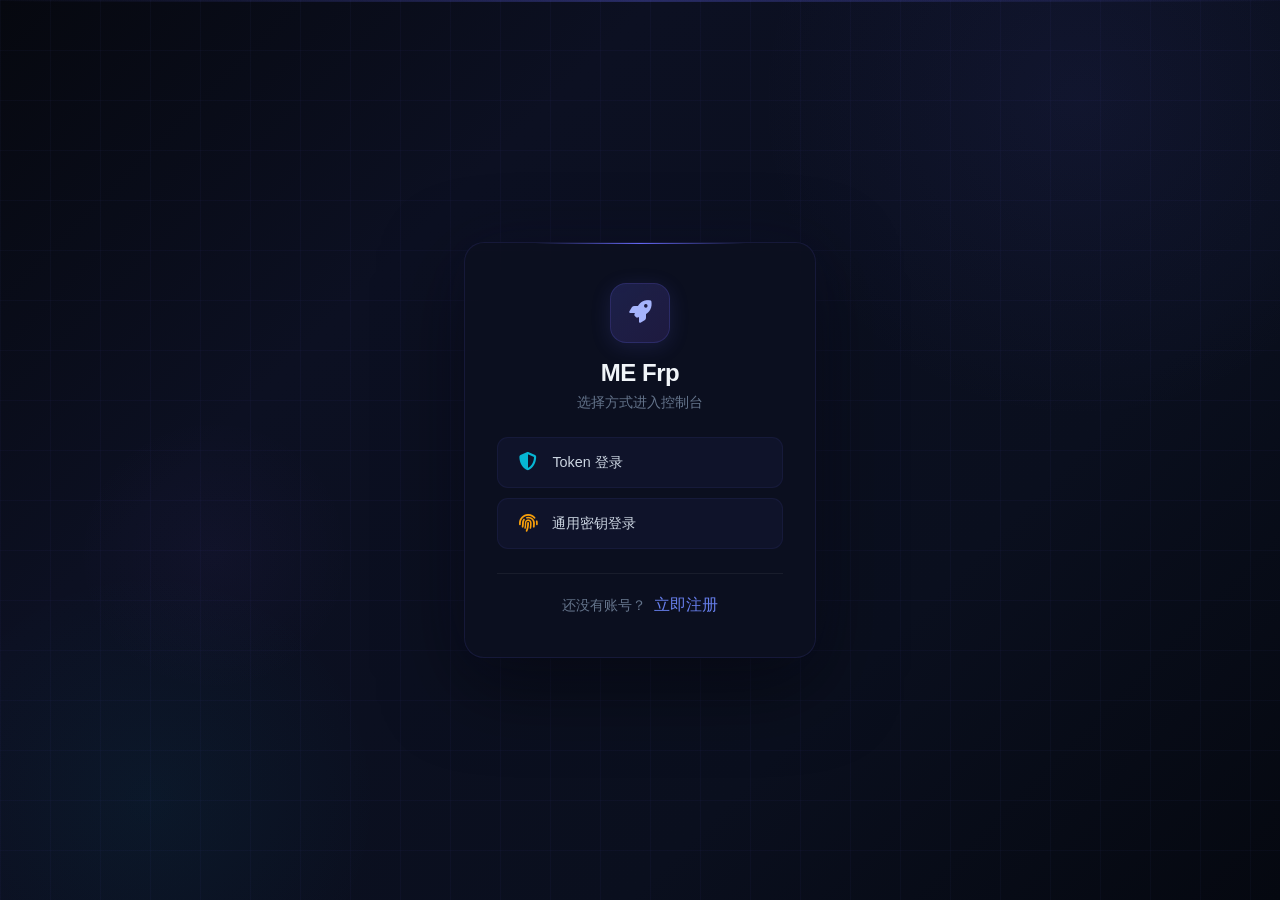
==== commit 262dcf24: "完整用户中心功能与控制面板改版" ====
--- a/templates/index.html
+++ b/templates/index.html
@@ -366,6 +366,52 @@
             z-index: 1;
         }
 
+        /* 用户信息面板（图一样式） */
+        .userinfo-grid {
+            display: grid;
+            grid-template-columns: 1fr 1fr;
+            gap: 1.1rem 2rem;
+        }
+        .userinfo-item { min-width: 0; }
+        .userinfo-label {
+            font-size: 0.85rem;
+            color: var(--text-secondary);
+            margin-bottom: 0.35rem;
+        }
+        .userinfo-value {
+            font-size: 1.15rem;
+            font-weight: 600;
+            color: var(--text-primary);
+            word-break: break-all;
+            line-height: 1.4;
+        }
+        .userinfo-value.userinfo-id { color: #f59e0b; }
+        .userinfo-value.userinfo-success { color: #10b981; }
+        .userinfo-value.userinfo-highlight { color: #ef4444; }
+        .userinfo-divider {
+            height: 1px;
+            background: var(--border-color);
+            margin: 1.1rem 0;
+        }
+        .userinfo-action {
+            display: flex;
+            align-items: center;
+            gap: 0.6rem;
+            font-size: 1rem;
+            font-weight: 500;
+            color: var(--text-primary);
+            padding: 0.15rem 0;
+        }
+        .userinfo-hint {
+            font-size: 0.82rem;
+            color: var(--text-secondary);
+            margin-top: 0.5rem;
+        }
+        @media (max-width: 768px) {
+            .userinfo-grid { grid-template-columns: 1fr; }
+            .userinfo-item[style*="span 2"] { grid-column: span 1 !important; }
+        }
+
         .stat-value.success {
             color: #10b981;
         }
@@ -784,6 +830,11 @@
         /* ========== 登录页面样式 ========== */
         @keyframes spin { to { transform: rotate(360deg); } }
 
+        @keyframes pulse {
+            0%, 100% { opacity: 1; transform: scale(1); }
+            50% { opacity: 0.5; transform: scale(1.3); }
+        }
+
         @keyframes pulseGlow {
             0%, 100% { opacity: 0.5; transform: scale(1); }
             50% { opacity: 1; transform: scale(1.05); }
@@ -906,10 +957,6 @@
 
                 <!-- 登录方式选择 -->
                 <div id="loginMethodSelect" style="display:flex; flex-direction:column; gap:0.65rem;">
-                    <button class="login-method-btn" data-method="password" onclick="showLoginForm('password')">
-                        <i class="fas fa-key" style="color:#667eea;"></i>
-                        <span>密码登录</span>
-                    </button>
                     <button class="login-method-btn" data-method="token" onclick="showLoginForm('token')">
                         <i class="fas fa-shield-alt" style="color:#06b6d4;"></i>
                         <span>Token 登录</span>
@@ -919,33 +966,6 @@
                         <span>通用密钥登录</span>
                     </button>
                 </div>
-
-                <!-- 密码登录表单 -->
-                <form id="loginFormPassword" style="display:none;" onsubmit="return handlePasswordLogin(event)">
-                    <button type="button" class="back-to-methods" onclick="backToMethods()">
-                        <i class="fas fa-arrow-left"></i> 返回
-                    </button>
-                    <h3 style="color:#f1f5f9; font-size:1.1rem; font-weight:600; margin:1rem 0 1.2rem;"><i class="fas fa-key" style="color:#667eea; margin-right:0.5rem;"></i>密码登录</h3>
-                    <div class="login-input-group">
-                        <label>邮箱</label>
-                        <input type="email" class="login-input" id="lpEmail" placeholder="请输入邮箱" required autocomplete="email">
-                    </div>
-                    <div class="login-input-group">
-                        <label>密码</label>
-                        <input type="password" class="login-input" id="lpPassword" placeholder="请输入密码" required autocomplete="current-password">
-                    </div>
-                    <div class="login-input-group">
-                        <label>人机验证</label>
-                        <div style="display:flex; gap:0.5rem;">
-                            <input type="text" class="login-input" id="lpCaptcha" placeholder="点击右侧获取验证码" autocomplete="off">
-                            <button type="button" class="btn-captcha" onclick="openCaptchaForLogin()">获取</button>
-                        </div>
-                        <small style="color:#64748b; font-size:0.72rem; margin-top:0.25rem; display:block;">点击获取 → 完成滑块 → 自动解码填入 captchaToken</small>
-                    </div>
-                    <button type="submit" class="btn-login-submit" id="lpSubmitBtn">
-                        <span>登 录</span>
-                    </button>
-                </form>
 
                 <!-- Token 登录表单 -->
                 <form id="loginFormToken" style="display:none;" onsubmit="return handleTokenLogin(event)">
@@ -1011,10 +1031,11 @@
             <li><a href="#" data-section="tunnels"><i class="fas fa-route"></i> 隧道管理</a></li>
             <li><a href="#" data-section="nodes"><i class="fas fa-server"></i> 节点监控</a></li>
             <li><a href="#" data-section="lottery"><i class="fas fa-gift"></i> 权益抽奖</a></li>
+            <li><a href="#" data-section="user-center"><i class="fas fa-user-circle"></i> 用户中心</a></li>
             <li><a href="#" data-section="about"><i class="fas fa-info-circle"></i> 关于面板</a></li>
-            
+
             <div class="sidebar-divider"></div>
-            
+
             <li><a href="#" id="logoutBtn" style="color: #ef4444;"><i class="fas fa-sign-out-alt"></i> 退出登录</a></li>
         </ul>
     </aside>
@@ -1039,24 +1060,64 @@
         <section id="dashboardSection">
             <!-- 用户信息 + 公告 左右布局 -->
             <div style="display: flex; gap: 1.5rem; margin-bottom: 1.5rem;">
-                <!-- 左侧：用户信息（纵向分布） -->
+                <!-- 左侧：用户信息（图一样式） -->
                 <div style="flex: 1; min-width: 0;">
-                    <div class="stats-grid" style="grid-template-columns: 1fr;">
-                        <div class="stat-card">
-                            <h6><i class="fas fa-coins"></i> 剩余流量</h6>
-                            <div class="stat-value" id="trafficValue">--</div>
+                    <div class="card" style="padding: 1.5rem 1.8rem;">
+                        <div class="card-header" style="padding:0 0 1rem 0; border:none;">
+                            <span class="card-title" style="font-size:1.15rem; font-weight:700;">用户信息</span>
                         </div>
-                        <div class="stat-card">
-                            <h6><i class="fas fa-route"></i> 隧道数量</h6>
-                            <div class="stat-value" id="tunnelCount">--</div>
+                        <div class="userinfo-grid">
+                            <div class="userinfo-item">
+                                <div class="userinfo-label">用户名</div>
+                                <div class="userinfo-value" id="usernameValue">--</div>
+                            </div>
+                            <div class="userinfo-item">
+                                <div class="userinfo-label">用户 ID</div>
+                                <div class="userinfo-value userinfo-id" id="userIdValue">--</div>
+                            </div>
+                            <div class="userinfo-item">
+                                <div class="userinfo-label">实名认证</div>
+                                <div class="userinfo-value userinfo-success" id="realnameValue">--</div>
+                            </div>
+                            <div class="userinfo-item">
+                                <div class="userinfo-label">用户组</div>
+                                <div class="userinfo-value userinfo-highlight" id="userGroup">--</div>
+                            </div>
+                            <div class="userinfo-item">
+                                <div class="userinfo-label">注册时间</div>
+                                <div class="userinfo-value" id="regTimeValue">--</div>
+                            </div>
+                            <div class="userinfo-item">
+                                <div class="userinfo-label">注册邮箱</div>
+                                <div class="userinfo-value" id="emailValue">--</div>
+                            </div>
+                            <div class="userinfo-item">
+                                <div class="userinfo-label">隧道数量</div>
+                                <div class="userinfo-value" id="tunnelCount">--</div>
+                            </div>
+                            <div class="userinfo-item" style="cursor:pointer;" title="点击切换单位（MB/GB/TB）" onclick="cycleTrafficUnit()">
+                                <div class="userinfo-label">剩余流量 <i class="fas fa-exchange-alt" style="font-size:0.7rem; opacity:0.5; margin-left:0.2rem;"></i></div>
+                                <div class="userinfo-value" id="trafficValue">--</div>
+                            </div>
+                            <div class="userinfo-item" style="grid-column: span 2;">
+                                <div class="userinfo-label">享有带宽（上/下）</div>
+                                <div class="userinfo-value" id="bandwidthValue">--</div>
+                            </div>
                         </div>
-                        <div class="stat-card">
-                            <h6><i class="fas fa-calendar-check"></i> 今日签到</h6>
-                            <div class="stat-value" id="signStatus">--</div>
+
+                        <div class="userinfo-divider"></div>
+
+                        <div class="userinfo-action" id="signStatusRow">
+                            <i class="fas fa-calendar-check" style="color:#10b981; font-size:1.1rem;"></i>
+                            <span id="signStatusText">--</span>
                         </div>
-                        <div class="stat-card">
-                            <h6><i class="fas fa-users"></i> 用户组</h6>
-                            <div class="stat-value" id="userGroup">--</div>
+                        <div class="userinfo-hint">签到一次可以获得 5~10 GB 的流量</div>
+
+                        <div class="userinfo-divider"></div>
+
+                        <div class="userinfo-action" style="cursor:pointer; color:#f59e0b;" onclick="copyAccessKey()" id="copyAccessKeyRow">
+                            <i class="far fa-copy" style="color:#f59e0b; font-size:1.1rem;"></i>
+                            <span>复制访问密钥</span>
                         </div>
                     </div>
                 </div>
@@ -1251,7 +1312,6 @@
                     <table class="data-table" id="tunnelsTable">
                         <thead>
                             <tr>
-                                <th style="width:40px;"><input type="checkbox" id="tunnelSelectAll" title="全选" onchange="toggleAllTunnelCheckboxes(this.checked)"></th>
                                 <th>ID</th>
                                 <th>名称</th>
                                 <th>类型</th>
@@ -1264,7 +1324,7 @@
                         </thead>
                         <tbody id="tunnelsTableBody">
                             <tr>
-                                <td colspan="9" style="text-align: center; color: var(--text-secondary);">
+                                <td colspan="8" style="text-align: center; color: var(--text-secondary);">
                                     点击"刷新列表"按钮加载隧道数据
                                 </td>
                             </tr>
@@ -1413,32 +1473,22 @@
         <section id="nodesSection" style="display: none;">
             <div class="card">
                 <div class="card-header">
-                    <span class="card-title">可用节点</span>
-                    <button class="btn btn-secondary" id="refreshNodesBtn" style="display:none">
-                        <i class="fas fa-sync-alt"></i> 刷新节点
-                    </button>
+                    <span class="card-title"><i class="fas fa-server"></i> 节点监控</span>
+                    <div style="display:flex; gap:0.5rem; align-items:center;">
+                        <span id="nodesCount" style="color: var(--text-secondary); font-size: 0.85rem;">共 0 个节点</span>
+                        <button class="btn btn-outline" id="nodeTrafficUnitBtn" onclick="cycleNodeTrafficUnit()" title="点击切换流量单位（自动/MB/GB/TB）" style="font-size: 0.78rem; padding: 0.3rem 0.6rem;">
+                            <i class="fas fa-exchange-alt"></i> 流量: <span id="nodeTrafficUnitLabel">自动</span>
+                        </button>
+                        <button class="btn btn-secondary" id="refreshNodesBtn">
+                            <i class="fas fa-sync-alt"></i> 刷新节点
+                        </button>
+                    </div>
                 </div>
-                <div class="table-responsive">
-                    <table class="data-table" id="nodesTable">
-                        <thead>
-                            <tr>
-                                <th>节点ID</th>
-                                <th>名称</th>
-                                <th>地区</th>
-                                <th>带宽</th>
-                                <th>允许端口</th>
-                                <th>允许类型</th>
-                                <th>状态</th>
-                            </tr>
-                        </thead>
-                        <tbody id="nodesTableBody">
-                            <tr>
-                                <td colspan="7" style="text-align: center; color: var(--text-secondary);">
-                                    点击"刷新节点"按钮加载节点数据
-                                </td>
-                            </tr>
-                        </tbody>
-                    </table>
+                <div id="nodesGrid" style="display: grid; grid-template-columns: repeat(auto-fill, minmax(420px, 1fr)); gap: 1rem; padding: 0.5rem 0.2rem;">
+                    <div id="nodesEmpty" style="grid-column: 1 / -1; text-align: center; color: var(--text-secondary); padding: 3rem 0;">
+                        <i class="fas fa-server" style="font-size: 2.5rem; opacity: 0.3; margin-bottom: 0.8rem; display: block;"></i>
+                        点击右上角"刷新节点"按钮加载节点数据
+                    </div>
                 </div>
             </div>
         </section>
@@ -1487,7 +1537,7 @@
 
                             <!-- 单抽结果 -->
                             <div id="lotterySingleResult" style="display:none;">
-                                <div style="font-size:3.5rem; margin-bottom:0.5rem;" id="singleResultIcon">🎉</div>
+                                <div style="font-size:3.5rem; margin-bottom:0.5rem;" id="singleResultIcon">🎁</div>
                                 <div id="singleResultTitle" style="font-size:1.3rem; font-weight:700;"></div>
                                 <div id="singleResultDesc" style="font-size:0.9rem; color:var(--text-secondary); margin-top:0.4rem;"></div>
                             </div>
@@ -1531,12 +1581,217 @@
             </div>
         </section>
 
+        <section id="user-centerSection" style="display: none;">
+            <div class="card" style="margin-bottom: 1.5rem;">
+                <div class="card-header">
+                    <span class="card-title">用户中心</span>
+                </div>
+                <div style="display: grid; grid-template-columns: minmax(0, 1fr) minmax(0, 1.3fr); gap: 1.5rem;">
+                    <!-- 左侧：用户信息 + 账户与安全 -->
+                    <div style="display: flex; flex-direction: column; gap: 1.5rem;">
+                        <div class="card" style="padding: 1.2rem 1.4rem;">
+                            <div class="card-header" style="padding:0 0 0.8rem 0; border:none;">
+                                <span class="card-title" style="font-size:1.05rem;">用户信息</span>
+                            </div>
+                            <div class="userinfo-grid">
+                                <div class="userinfo-item">
+                                    <div class="userinfo-label">用户名</div>
+                                    <div class="userinfo-value" id="ucUsername">--</div>
+                                </div>
+                                <div class="userinfo-item">
+                                    <div class="userinfo-label">用户 ID</div>
+                                    <div class="userinfo-value userinfo-id" id="ucUserId">--</div>
+                                </div>
+                                <div class="userinfo-item">
+                                    <div class="userinfo-label">实名认证</div>
+                                    <div class="userinfo-value userinfo-success" id="ucRealname">--</div>
+                                </div>
+                                <div class="userinfo-item">
+                                    <div class="userinfo-label">用户组</div>
+                                    <div class="userinfo-value userinfo-highlight" id="ucUserGroup">--</div>
+                                </div>
+                                <div class="userinfo-item">
+                                    <div class="userinfo-label">注册时间</div>
+                                    <div class="userinfo-value" id="ucRegTime">--</div>
+                                </div>
+                                <div class="userinfo-item">
+                                    <div class="userinfo-label">注册邮箱</div>
+                                    <div class="userinfo-value" id="ucEmail">--</div>
+                                </div>
+                                <div class="userinfo-item">
+                                    <div class="userinfo-label">隧道数量</div>
+                                    <div class="userinfo-value" id="ucTunnelCount">--</div>
+                                </div>
+                                <div class="userinfo-item" style="cursor:pointer;" title="点击切换单位（MB/GB/TB）" onclick="cycleTrafficUnit()">
+                                    <div class="userinfo-label">剩余流量 <i class="fas fa-exchange-alt" style="font-size:0.7rem; opacity:0.5; margin-left:0.2rem;"></i></div>
+                                    <div class="userinfo-value" id="ucTraffic">--</div>
+                                </div>
+                                <div class="userinfo-item" style="grid-column: span 2;">
+                                    <div class="userinfo-label">享有带宽（上/下）</div>
+                                    <div class="userinfo-value" id="ucBandwidth">--</div>
+                                </div>
+                            </div>
+                            <div class="userinfo-divider"></div>
+                            <div class="userinfo-action" id="ucSignRow">
+                                <i class="fas fa-calendar-check" style="color:#10b981; font-size:1.1rem;"></i>
+                                <span id="ucSignText">--</span>
+                            </div>
+                            <div class="userinfo-hint">签到一次可以获得 5~10 GB 的流量</div>
+                        </div>
+
+                        <!-- 账户与安全 -->
+                        <div class="card" style="padding: 1.2rem 1.4rem;">
+                            <div class="card-header" style="padding:0 0 1rem 0; border:none;">
+                                <span class="card-title" style="font-size:1.05rem;">账户与安全</span>
+                            </div>
+
+                            <!-- 操作审计日志 -->
+                            <div style="margin-bottom: 1.2rem;">
+                                <h6 style="font-size:0.95rem; font-weight:600; color:var(--text-primary); margin-bottom:0.4rem;">查看我的操作审计日志</h6>
+                                <p style="font-size:0.8rem; color:var(--text-secondary); margin-bottom:0.6rem; line-height:1.5;">
+                                    此操作仅用于查阅本账号历史操作记录，不会对当前运行的服务或网络连接造成任何问题。<br>
+                                    当前仅支持查询最近 21 天内的操作记录，如需更早的历史数据请联系管理员获取协助。
+                                </p>
+                                <button class="btn btn-light" style="background:rgba(254,226,226,0.8); color:#ef4444; border:1px solid rgba(239,68,68,0.25); padding:0.4rem 1.1rem; border-radius:8px; font-weight:500;" onclick="openAuditLogModal()">
+                                    <i class="fas fa-info-circle" style="margin-right:0.3rem;"></i>立即查看操作日志
+                                </button>
+                            </div>
+                            <div class="userinfo-divider"></div>
+
+                            <!-- 全下线 -->
+                            <div style="margin-bottom: 1.2rem;">
+                                <h6 style="font-size:0.95rem; font-weight:600; color:var(--text-primary); margin-bottom:0.4rem;">全下线（下线账户名下所有隧道）</h6>
+                                <p style="font-size:0.8rem; color:var(--text-secondary); margin-bottom:0.6rem; line-height:1.5;">
+                                    执行此操作后，您的在线隧道都将被踢出服务器，若您仍有正在运行的服务，请提前做好容灾措施。
+                                </p>
+                                <button class="btn btn-light" style="background:rgba(255,237,213,0.8); color:#f59e0b; border:1px solid rgba(245,158,11,0.25); padding:0.4rem 1.1rem; border-radius:8px; font-weight:500;" onclick="doOfflineAll()">
+                                    <i class="fas fa-sign-out-alt" style="margin-right:0.3rem;"></i>下线所有隧道
+                                </button>
+                            </div>
+                            <div class="userinfo-divider"></div>
+
+                            <!-- 账户密码 -->
+                            <div style="margin-bottom: 1.2rem;">
+                                <h6 style="font-size:0.95rem; font-weight:600; color:var(--text-primary); margin-bottom:0.4rem;">账户密码</h6>
+                                <p style="font-size:0.8rem; color:var(--text-secondary); margin-bottom:0.6rem; line-height:1.5;">
+                                    账户密码用于登录，请妥善保管，一经泄露请及时重置。注意，更改密码后，访问密钥也会同时更改。<br>
+                                    如果你忘记了旧密码，请点击"找回密码"；否则请点击"更改密码"。
+                                </p>
+                                <div style="display:flex; gap:0.6rem; flex-wrap:wrap;">
+                                    <button class="btn btn-light" style="background:rgba(255,237,213,0.8); color:#f59e0b; border:1px solid rgba(245,158,11,0.25); padding:0.4rem 1.1rem; border-radius:8px; font-weight:500;" onclick="showNotification('更改密码功能请前往 MEFrp 官网操作', 'info')">
+                                        <i class="fas fa-key" style="margin-right:0.3rem;"></i>更改密码
+                                    </button>
+                                    <button class="btn btn-light" style="background:rgba(254,205,211,0.8); color:#ef4444; border:1px solid rgba(239,68,68,0.25); padding:0.4rem 1.1rem; border-radius:8px; font-weight:500;" onclick="showNotification('找回密码功能请前往 MEFrp 官网操作', 'info')">
+                                        <i class="fas fa-key" style="margin-right:0.3rem;"></i>找回密码
+                                    </button>
+                                </div>
+                            </div>
+                            <div class="userinfo-divider"></div>
+
+                            <!-- 访问密钥 -->
+                            <div style="margin-bottom: 1.2rem;">
+                                <h6 style="font-size:0.95rem; font-weight:600; color:var(--text-primary); margin-bottom:0.4rem;">访问密钥</h6>
+                                <p style="font-size:0.8rem; color:var(--text-secondary); margin-bottom:0.6rem; line-height:1.5;">
+                                    访问密钥用于验证您的身份，请妥善保管，一经泄露请及时重置。
+                                </p>
+                                <button class="btn btn-light" style="background:rgba(255,237,213,0.8); color:#f59e0b; border:1px solid rgba(245,158,11,0.25); padding:0.4rem 1.1rem; border-radius:8px; font-weight:500;" onclick="confirmResetToken()">
+                                    <i class="fas fa-undo" style="margin-right:0.3rem;"></i>重置访问密钥
+                                </button>
+                            </div>
+                            <div class="userinfo-divider"></div>
+
+                            <!-- 机器人绑定密钥 -->
+                            <div>
+                                <h6 style="font-size:0.95rem; font-weight:600; color:var(--text-primary); margin-bottom:0.4rem;">机器人绑定密钥</h6>
+                                <p style="font-size:0.8rem; color:var(--text-secondary); margin-bottom:0.6rem; line-height:1.5;">
+                                    用于绑定 ME Frp 官方 QQ 机器人、飞书机器人等。<br>
+                                    通常来说，我们的机器人绑定指令为：<code style="background:var(--bg-color); padding:0.1rem 0.3rem; border-radius:4px;">/mefrp bind &lt;此处复制的密钥&gt;</code>
+                                </p>
+                                <button class="btn btn-light" style="background:rgba(209,250,229,0.8); color:#10b981; border:1px solid rgba(16,185,129,0.25); padding:0.4rem 1.1rem; border-radius:8px; font-weight:500;" onclick="copyBotKey()">
+                                    <i class="far fa-copy" style="margin-right:0.3rem;"></i>复制密钥
+                                </button>
+                            </div>
+                        </div>
+                    </div>
+
+                    <!-- 右侧：流量历史记录 -->
+                    <div class="card" style="padding: 1.2rem 1.4rem; height: fit-content;">
+                        <div class="card-header" style="padding:0 0 0.8rem 0; border:none;">
+                            <span class="card-title" style="font-size:1.05rem;">流量历史记录</span>
+                        </div>
+                        <div style="display:flex; align-items:center; justify-content:space-between; margin-bottom:0.6rem;">
+                            <select id="ucTrafficRange" class="form-input" style="width:auto; padding:0.3rem 0.6rem; font-size:0.85rem;" onchange="loadUcTrafficHistory()">
+                                <option value="7">最近 7 天</option>
+                                <option value="14">最近 14 天</option>
+                                <option value="30">最近 30 天</option>
+                            </select>
+                            <span id="ucTrafficAnimateMs" style="font-size:0.78rem; color:var(--text-secondary);">流量数据每 3 分钟自动更新</span>
+                        </div>
+                        <div style="display:flex; align-items:center; justify-content:center; gap:1.2rem; margin:0.6rem 0 0.4rem; font-size:0.82rem; color:var(--text-secondary);">
+                            <span><span style="display:inline-block; width:10px; height:10px; border-radius:50%; background:#10b981; margin-right:0.3rem;"></span>上传流量</span>
+                            <span><span style="display:inline-block; width:10px; height:10px; border-radius:50%; background:#3b82f6; margin-right:0.3rem;"></span>下载流量</span>
+                            <span><span style="display:inline-block; width:10px; height:10px; border-radius:50%; background:#f59e0b; margin-right:0.3rem;"></span>总流量</span>
+                        </div>
+                        <div id="ucTrafficChart" style="position:relative; width:100%; height:280px;">
+                            <canvas id="ucTrafficCanvas"></canvas>
+                        </div>
+                    </div>
+                </div>
+            </div>
+        </section>
+
         <section id="aboutSection" style="display: none;">
+            <div class="card" style="margin-bottom: 1.5rem;">
+                <div class="card-header">
+                    <span class="card-title"><i class="fas fa-palette"></i> 主题设置</span>
+                </div>
+                <div style="padding: 1.2rem 0.5rem;">
+                    <!-- 主题颜色 -->
+                    <div style="margin-bottom: 1.5rem;">
+                        <h6 style="color: var(--text-primary); font-size: 0.95rem; font-weight: 600; margin-bottom: 0.7rem;"><i class="fas fa-droplet" style="color: var(--primary-color); margin-right: 0.4rem;"></i>主题颜色</h6>
+                        <div style="display: flex; gap: 0.7rem; flex-wrap: wrap;" id="themeColorPicker">
+                            <div class="theme-color-swatch" data-color="#ef4444" data-name="red" style="width: 38px; height: 38px; border-radius: 50%; background: #ef4444; cursor: pointer; border: 3px solid transparent; box-shadow: 0 2px 8px rgba(239,68,68,0.3); transition: transform 0.2s, border-color 0.2s;" title="红色"></div>
+                            <div class="theme-color-swatch" data-color="#f97316" data-name="orange" style="width: 38px; height: 38px; border-radius: 50%; background: #f97316; cursor: pointer; border: 3px solid transparent; box-shadow: 0 2px 8px rgba(249,115,22,0.3); transition: transform 0.2s, border-color 0.2s;" title="橙色"></div>
+                            <div class="theme-color-swatch" data-color="#eab308" data-name="yellow" style="width: 38px; height: 38px; border-radius: 50%; background: #eab308; cursor: pointer; border: 3px solid transparent; box-shadow: 0 2px 8px rgba(234,179,8,0.3); transition: transform 0.2s, border-color 0.2s;" title="黄色"></div>
+                            <div class="theme-color-swatch" data-color="#10b981" data-name="green" style="width: 38px; height: 38px; border-radius: 50%; background: #10b981; cursor: pointer; border: 3px solid transparent; box-shadow: 0 2px 8px rgba(16,185,129,0.3); transition: transform 0.2s, border-color 0.2s;" title="绿色"></div>
+                            <div class="theme-color-swatch" data-color="#06b6d4" data-name="cyan" style="width: 38px; height: 38px; border-radius: 50%; background: #06b6d4; cursor: pointer; border: 3px solid transparent; box-shadow: 0 2px 8px rgba(6,182,212,0.3); transition: transform 0.2s, border-color 0.2s;" title="青色"></div>
+                            <div class="theme-color-swatch" data-color="#3b82f6" data-name="blue" style="width: 38px; height: 38px; border-radius: 50%; background: #3b82f6; cursor: pointer; border: 3px solid transparent; box-shadow: 0 2px 8px rgba(59,130,246,0.3); transition: transform 0.2s, border-color 0.2s;" title="蓝色"></div>
+                            <div class="theme-color-swatch" data-color="#8b5cf6" data-name="purple" style="width: 38px; height: 38px; border-radius: 50%; background: #8b5cf6; cursor: pointer; border: 3px solid transparent; box-shadow: 0 2px 8px rgba(139,92,246,0.3); transition: transform 0.2s, border-color 0.2s;" title="紫色"></div>
+                        </div>
+                    </div>
+
+                    <!-- 背景样式 -->
+                    <div>
+                        <h6 style="color: var(--text-primary); font-size: 0.95rem; font-weight: 600; margin-bottom: 0.7rem;"><i class="fas fa-image" style="color: var(--primary-color); margin-right: 0.4rem;"></i>背景样式</h6>
+                        <div style="display: flex; gap: 0.7rem; flex-wrap: wrap;" id="bgStylePicker">
+                            <div class="bg-style-card" data-bg="default" style="flex: 1; min-width: 130px; height: 90px; border-radius: 12px; cursor: pointer; border: 2px solid var(--border-color); position: relative; overflow: hidden; background: var(--bg-color); transition: border-color 0.2s, transform 0.2s;">
+                                <div style="position: absolute; inset: 0; background-image: linear-gradient(rgba(99,102,241,0.05) 1px, transparent 1px), linear-gradient(90deg, rgba(99,102,241,0.05) 1px, transparent 1px); background-size: 20px 20px;"></div>
+                                <div style="position: absolute; bottom: 6px; left: 8px; color: var(--text-secondary); font-size: 0.78rem; font-weight: 500;">默认</div>
+                            </div>
+                            <div class="bg-style-card" data-bg="liquid" style="flex: 1; min-width: 130px; height: 90px; border-radius: 12px; cursor: pointer; border: 2px solid var(--border-color); position: relative; overflow: hidden; background: linear-gradient(135deg, #667eea 0%, #764ba2 50%, #f093fb 100%); transition: border-color 0.2s, transform 0.2s;">
+                                <div style="position: absolute; top: -15px; right: -15px; width: 60px; height: 60px; border-radius: 50%; background: rgba(255,255,255,0.3); filter: blur(8px);"></div>
+                                <div style="position: absolute; bottom: -10px; left: -10px; width: 50px; height: 50px; border-radius: 50%; background: rgba(255,255,255,0.2); filter: blur(6px);"></div>
+                                <div style="position: absolute; bottom: 6px; left: 8px; color: #fff; font-size: 0.78rem; font-weight: 600; text-shadow: 0 1px 2px rgba(0,0,0,0.3);">液态玻璃</div>
+                            </div>
+                            <div class="bg-style-card" data-bg="frosted" style="flex: 1; min-width: 130px; height: 90px; border-radius: 12px; cursor: pointer; border: 2px solid var(--border-color); position: relative; overflow: hidden; background: linear-gradient(135deg, #ff9a9e 0%, #fad0c4 50%, #a18cd1 100%); transition: border-color 0.2s, transform 0.2s;">
+                                <div style="position: absolute; inset: 0; background: rgba(255,255,255,0.35); backdrop-filter: blur(8px); -webkit-backdrop-filter: blur(8px);"></div>
+                                <div style="position: absolute; bottom: 6px; left: 8px; color: #fff; font-size: 0.78rem; font-weight: 600; text-shadow: 0 1px 2px rgba(0,0,0,0.3);">毛玻璃</div>
+                            </div>
+                        </div>
+                    </div>
+                </div>
+            </div>
+
             <div class="card">
                 <div class="card-header">
-                    <span class="card-title">关于面板</span>
+                    <span class="card-title"><i class="fas fa-info-circle"></i> 关于面板</span>
                 </div>
-                <p>MeFrp-GR-Client v1.0.0</p>
+                <div style="padding: 1.2rem; line-height: 1.8; color: var(--text-secondary); font-size: 0.9rem;">
+                    <p style="color: var(--text-primary); font-size: 1.05rem; font-weight: 600; margin-bottom: 0.5rem;">MeFrp-GR-Client v1.0.0</p>
+                    <p>一个基于 Flask 的 ME Frp 可视化客户端，提供节点管理、隧道启动、流量监控、权益抽奖等功能。</p>
+                    <p style="margin-top: 0.8rem;"><i class="fas fa-globe" style="color: var(--primary-color); margin-right: 0.4rem;"></i>官网：<a href="https://www.mefrp.com" target="_blank" style="color: var(--primary-color); text-decoration: none;">www.mefrp.com</a></p>
+                    <p><i class="fas fa-book" style="color: var(--primary-color); margin-right: 0.4rem;"></i>API 文档：<a href="https://apidoc.mefrp.com" target="_blank" style="color: var(--primary-color); text-decoration: none;">apidoc.mefrp.com</a></p>
+                </div>
             </div>
         </section>
 
@@ -1546,20 +1801,153 @@
         // 主题切换
         const themeToggle = document.getElementById('themeToggle');
         const themeIcon = document.getElementById('themeIcon');
-        
+
         function setTheme(theme) {
             document.documentElement.setAttribute('data-theme', theme);
             localStorage.setItem('mefrp-theme', theme);
             themeIcon.className = theme === 'dark' ? 'fas fa-sun' : 'fas fa-moon';
         }
-        
+
         const savedTheme = localStorage.getItem('mefrp-theme') || 'light';
         setTheme(savedTheme);
-        
+
         themeToggle.addEventListener('click', () => {
             const currentTheme = document.documentElement.getAttribute('data-theme');
             setTheme(currentTheme === 'dark' ? 'light' : 'dark');
         });
+
+        // ========== 主题颜色自定义 ==========
+        const COLOR_PRESETS = {
+            '#ef4444': { name: 'red', secondary: '#f87171', accent: '#fca5a5', glow: 'rgba(239,68,68,0.35)' },
+            '#f97316': { name: 'orange', secondary: '#fb923c', accent: '#fdba74', glow: 'rgba(249,115,22,0.35)' },
+            '#eab308': { name: 'yellow', secondary: '#facc15', accent: '#fde047', glow: 'rgba(234,179,8,0.35)' },
+            '#10b981': { name: 'green', secondary: '#34d399', accent: '#6ee7b7', glow: 'rgba(16,185,129,0.35)' },
+            '#06b6d4': { name: 'cyan', secondary: '#22d3ee', accent: '#67e8f9', glow: 'rgba(6,182,212,0.35)' },
+            '#3b82f6': { name: 'blue', secondary: '#60a5fa', accent: '#93c5fd', glow: 'rgba(59,130,246,0.35)' },
+            '#8b5cf6': { name: 'purple', secondary: '#a78bfa', accent: '#c4b5fd', glow: 'rgba(139,92,246,0.35)' }
+        };
+
+        function applyThemeColor(color) {
+            const preset = COLOR_PRESETS[color];
+            if (!preset) return;
+            const root = document.documentElement;
+            root.style.setProperty('--primary-color', color);
+            root.style.setProperty('--secondary-color', preset.secondary);
+            root.style.setProperty('--accent-cyan', preset.accent);
+            root.style.setProperty('--glow-primary', preset.glow);
+            // 同步暗色模式下的 glow
+            root.style.setProperty('--glow-cyan', preset.glow);
+            // 更新网格线颜色
+            const gridColor = hexToRgba(color, 0.03);
+            const gridColorDark = hexToRgba(color, 0.05);
+            document.body.style.setProperty('--grid-color', gridColor);
+            document.body.style.setProperty('--grid-color-dark', gridColorDark);
+            // 重写背景
+            if (document.body.classList.contains('bg-liquid')) applyBackgroundStyle('liquid');
+            if (document.body.classList.contains('bg-frosted')) applyBackgroundStyle('frosted');
+            localStorage.setItem('mefrp-theme-color', color);
+            updateColorSwatchActive();
+        }
+
+        function hexToRgba(hex, alpha) {
+            const m = hex.replace('#', '').match(/.{1,2}/g);
+            if (!m) return `rgba(99,102,241,${alpha})`;
+            const [r, g, b] = m.map(x => parseInt(x, 16));
+            return `rgba(${r},${g},${b},${alpha})`;
+        }
+
+        function updateColorSwatchActive() {
+            const current = localStorage.getItem('mefrp-theme-color') || '#6366f1';
+            document.querySelectorAll('.theme-color-swatch').forEach(sw => {
+                const isActive = sw.dataset.color === current;
+                sw.style.borderColor = isActive ? '#fff' : 'transparent';
+                sw.style.transform = isActive ? 'scale(1.15)' : 'scale(1)';
+                sw.style.boxShadow = isActive
+                    ? `0 4px 16px ${hexToRgba(sw.dataset.color, 0.5)}`
+                    : `0 2px 8px ${hexToRgba(sw.dataset.color, 0.3)}`;
+            });
+        }
+
+        // ========== 背景样式自定义 ==========
+        function applyBackgroundStyle(style) {
+            const body = document.body;
+            body.classList.remove('bg-liquid', 'bg-frosted');
+            // 移除旧背景层
+            const old = document.getElementById('customBgLayer');
+            if (old) old.remove();
+
+            if (style === 'liquid') {
+                body.classList.add('bg-liquid');
+                const color = localStorage.getItem('mefrp-theme-color') || '#6366f1';
+                const layer = document.createElement('div');
+                layer.id = 'customBgLayer';
+                layer.style.cssText = 'position:fixed; inset:0; z-index:-1; pointer-events:none;';
+                layer.innerHTML = `
+                    <div style="position:absolute; inset:0; background:linear-gradient(135deg, ${hexToRgba(color, 0.25)} 0%, ${hexToRgba('#8b5cf6', 0.2)} 50%, ${hexToRgba('#f093fb', 0.18)} 100%);"></div>
+                    <div style="position:absolute; width:600px; height:600px; border-radius:50%; background:radial-gradient(circle, ${hexToRgba(color, 0.35)}, transparent 65%); top:-200px; right:-200px; animation:pulseGlow 8s ease-in-out infinite;"></div>
+                    <div style="position:absolute; width:500px; height:500px; border-radius:50%; background:radial-gradient(circle, ${hexToRgba('#8b5cf6', 0.3)}, transparent 65%); bottom:-150px; left:-100px; animation:pulseGlow 10s ease-in-out infinite 2s;"></div>
+                    <div style="position:absolute; width:350px; height:350px; border-radius:50%; background:radial-gradient(circle, ${hexToRgba('#f093fb', 0.25)}, transparent 65%); top:50%; left:10%; animation:pulseGlow 12s ease-in-out infinite 4s;"></div>
+                `;
+                document.body.appendChild(layer);
+            } else if (style === 'frosted') {
+                body.classList.add('bg-frosted');
+                const color = localStorage.getItem('mefrp-theme-color') || '#6366f1';
+                const layer = document.createElement('div');
+                layer.id = 'customBgLayer';
+                layer.style.cssText = 'position:fixed; inset:0; z-index:-1; pointer-events:none; background:linear-gradient(135deg, ' + hexToRgba(color, 0.45) + ' 0%, ' + hexToRgba('#a18cd1', 0.4) + ' 50%, ' + hexToRgba('#fad0c4', 0.35) + ' 100%); backdrop-filter:blur(20px); -webkit-backdrop-filter:blur(20px);';
+                document.body.appendChild(layer);
+            }
+            localStorage.setItem('mefrp-bg-style', style);
+            updateBgCardActive();
+        }
+
+        function updateBgCardActive() {
+            const current = localStorage.getItem('mefrp-bg-style') || 'default';
+            document.querySelectorAll('.bg-style-card').forEach(c => {
+                const isActive = c.dataset.bg === current;
+                c.style.borderColor = isActive ? 'var(--primary-color)' : 'var(--border-color)';
+                c.style.transform = isActive ? 'scale(1.03)' : 'scale(1)';
+                c.style.boxShadow = isActive ? '0 6px 20px rgba(99,102,241,0.2)' : 'none';
+            });
+        }
+
+        // 绑定颜色选择器
+        document.querySelectorAll('.theme-color-swatch').forEach(sw => {
+            sw.addEventListener('click', () => {
+                applyThemeColor(sw.dataset.color);
+            });
+            sw.addEventListener('mouseenter', () => {
+                if (sw.style.borderColor !== 'rgb(255, 255, 255)') {
+                    sw.style.transform = 'scale(1.1)';
+                }
+            });
+            sw.addEventListener('mouseleave', () => {
+                if (sw.style.borderColor !== 'rgb(255, 255, 255)') {
+                    sw.style.transform = 'scale(1)';
+                }
+            });
+        });
+
+        // 绑定背景选择器
+        document.querySelectorAll('.bg-style-card').forEach(c => {
+            c.addEventListener('click', () => {
+                applyBackgroundStyle(c.dataset.bg);
+            });
+        });
+
+        // 恢复用户设置
+        const savedColor = localStorage.getItem('mefrp-theme-color');
+        if (savedColor && COLOR_PRESETS[savedColor]) {
+            applyThemeColor(savedColor);
+        } else {
+            updateColorSwatchActive();
+        }
+        const savedBg = localStorage.getItem('mefrp-bg-style') || 'default';
+        if (savedBg !== 'default') {
+            applyBackgroundStyle(savedBg);
+        } else {
+            updateBgCardActive();
+        }
 
         // 侧边栏导航
         const sidebarLinks = document.querySelectorAll('.sidebar-menu a');
@@ -1582,6 +1970,8 @@
                     // 切换到抽奖区域时刷新数据
                     if (section === 'lottery') {
                         initLotteryPage();
+                    } else if (section === 'user-center') {
+                        initUserCenter();
                     }
                 }
             });
@@ -1610,7 +2000,6 @@
         // 切换到具体登录表单
         function showLoginForm(method) {
             document.getElementById('loginMethodSelect').style.display = 'none';
-            document.getElementById('loginFormPassword').style.display = method === 'password' ? 'block' : 'none';
             document.getElementById('loginFormToken').style.display = method === 'token' ? 'block' : 'none';
             document.getElementById('loginFormPasskey').style.display = method === 'passkey' ? 'block' : 'none';
         }
@@ -1618,56 +2007,8 @@
         // 返回方式选择
         function backToMethods() {
             document.getElementById('loginMethodSelect').style.display = 'flex';
-            document.getElementById('loginFormPassword').style.display = 'none';
             document.getElementById('loginFormToken').style.display = 'none';
             document.getElementById('loginFormPasskey').style.display = 'none';
-        }
-
-        // 密码登录
-        async function handlePasswordLogin(e) {
-            e.preventDefault();
-            const email = document.getElementById('lpEmail').value.trim();
-            const password = document.getElementById('lpPassword').value;
-            const captcha = document.getElementById('lpCaptcha').value.trim();
-            if (!email || !password) {
-                showNotification('请输入邮箱和密码', 'error');
-                return;
-            }
-
-            const btn = document.getElementById('lpSubmitBtn');
-            btn.disabled = true; btn.innerHTML = '<i class="fas fa-spinner fa-spin"></i> 登录中...';
-            showLoginLoading('正在验证账户信息...');
-
-            try {
-                // 调用后端登录接口（后端会调用 /api/public/login）
-                const result = await apiCallSilent('POST', '/api/login', {
-                    username: email,
-                    password: password,
-                    captchaToken: captcha || ''
-                });
-
-                // 检查登录是否成功 (新API返回 { code: 200, token: "...", message: "..." })
-                if (result && result.code === 200) {
-                    onLoginSuccess(result);
-                    return;
-                }
-                // 兼容旧格式
-                if (result && result.token) {
-                    onLoginSuccess(result);
-                    return;
-                }
-                // 错误处理
-                let errMsg = result?.error || result?.message || '登录失败，请检查用户名和密码';
-                if (result?.code === 403) errMsg = '账户被禁止登录，请联系客服';
-                else if (result?.code === 404) errMsg = '用户不存在，请先注册';
-                else if (errMsg.includes('captcha') || errMsg.includes('验证')) errMsg = '验证码错误或已过期，请重新获取';
-                showNotification(errMsg, 'error');
-            } catch (err) {
-                showNotification('网络错误: ' + err.message, 'error');
-            } finally {
-                btn.disabled = false; btn.innerHTML = '<span>登 录</span>';
-                hideLoginLoading();
-            }
         }
 
         // Token 登录
@@ -1732,54 +2073,6 @@
             if (data?.warning) showNotification(data.warning, 'info');
             else showNotification('欢迎回来！', 'success');
         }
-
-        // 为登录页打开验证码（遵循官方文档：https://www.mefrp.com/3rdparty/captcha?client=CODENAME）
-        let loginCaptchaPopup = null;
-        function openCaptchaForLogin() {
-            loginCaptchaPopup = window.open(
-                'https://www.mefrp.com/3rdparty/captcha?client=MeFrp-GR-Client',
-                'loginCaptcha',
-                'width=420,height=520'
-            );
-            showNotification('请在弹出窗口中完成滑块验证，完成后切换到本页面，验证码将自动填入并解码', 'info');
-
-            // 自动检测窗口关闭并读取剪贴板
-            const checkClosed = setInterval(() => {
-                if (!loginCaptchaPopup || loginCaptchaPopup.closed) {
-                    clearInterval(checkClosed);
-                    setTimeout(decodeAndFillLoginCaptcha, 500);
-                }
-            }, 800);
-        }
-
-        // Base64 解码并提取 captchaToken（官方文档：解码后得到 token||client 格式）
-        async function decodeAndFillLoginCaptcha() {
-            try {
-                const text = await navigator.clipboard.readText();
-                if (text && text.trim().length > 0) {
-                    // 尝试 Base64 解码
-                    try {
-                        const decoded = atob(text.trim());
-                        // 格式: token||client，取 token 部分
-                        const parts = decoded.split('||');
-                        if (parts.length >= 1 && parts[0].length > 0) {
-                            document.getElementById('lpCaptcha').value = parts[0];
-                            showNotification('验证码已自动解码填入', 'success');
-                            return;
-                        }
-                    } catch (_) {
-                        // 不是 Base64，直接使用原文
-                    }
-                    document.getElementById('lpCaptcha').value = text.trim();
-                    showNotification('验证码已填入', 'success');
-                } else {
-                    showNotification('未能读取验证码，请手动粘贴编码字符', 'info');
-                }
-            } catch (_) {
-                showNotification('请手动粘贴验证码编码字符到输入框', 'info');
-            }
-        }
-
         // 登录状态管理
         function checkLoginStatus() {
             // 设置超时，防止请求卡住
@@ -1826,10 +2119,13 @@
             document.getElementById('userGreeting').style.display = 'none';
             document.getElementById('loginBtn').style.display = 'inline';
             document.getElementById('logoutBtn').parentElement.style.display = '';
-            document.getElementById('trafficValue').textContent = '--';
-            document.getElementById('tunnelCount').textContent = '--';
-            document.getElementById('signStatus').textContent = '--';
-            document.getElementById('userGroup').textContent = '--';
+            const ids = ['usernameValue','userIdValue','realnameValue','userGroup',
+                         'regTimeValue','emailValue','tunnelCount','trafficValue','bandwidthValue',
+                         'signStatusText'];
+            ids.forEach(id => {
+                const el = document.getElementById(id);
+                if (el) el.textContent = '--';
+            });
 
             sessionStorage.removeItem('loggedIn');
             stopAutoRefresh();
@@ -1846,13 +2142,91 @@
 
         // 更新用户统计
         function updateUserStats(data) {
-            if (data.traffic !== undefined) document.getElementById('trafficValue').textContent = formatTraffic(data.traffic);
-            if (data.tunnelCount !== undefined) document.getElementById('tunnelCount').textContent = data.tunnelCount;
+            if (data.username !== undefined) document.getElementById('usernameValue').textContent = data.username || '--';
+            if (data.userId !== undefined) document.getElementById('userIdValue').textContent = data.userId ? '# ' + data.userId : '--';
+            if (data.isRealname !== undefined) {
+                const el = document.getElementById('realnameValue');
+                el.textContent = data.isRealname ? '已实名' : '未实名';
+                el.className = 'userinfo-value ' + (data.isRealname ? 'userinfo-success' : 'userinfo-highlight');
+            }
+            if (data.userGroup !== undefined) document.getElementById('userGroup').textContent = data.userGroup || '--';
+            if (data.regTime !== undefined) {
+                document.getElementById('regTimeValue').textContent = formatRegTime(data.regTime) || '--';
+            }
+            if (data.email !== undefined) document.getElementById('emailValue').textContent = data.email || '--';
+            if (data.tunnelCount !== undefined) {
+                const max = data.maxTunnels || 0;
+                document.getElementById('tunnelCount').textContent = max > 0
+                    ? `${data.tunnelCount} / ${max}`
+                    : `${data.tunnelCount}`;
+            }
+            if (data.traffic !== undefined) {
+                document.getElementById('trafficValue').textContent = formatTraffic(data.traffic);
+            }
+            if (data.inBound !== undefined || data.outBound !== undefined) {
+                const inB = data.inBound || 0;
+                const outB = data.outBound || 0;
+                document.getElementById('bandwidthValue').textContent = `${inB} Mbps / ${outB} Mbps`;
+            }
             if (data.signedToday !== undefined) {
-                document.getElementById('signStatus').textContent = data.signedToday ? '已签到' : '未签到';
-                document.getElementById('signStatus').className = 'stat-value' + (data.signedToday ? ' success' : ' warning');
-            }
-            if (data.userGroup !== undefined) document.getElementById('userGroup').textContent = data.userGroup;
+                const el = document.getElementById('signStatusText');
+                el.textContent = data.signedToday ? '已签到' : '未签到';
+                const row = document.getElementById('signStatusRow');
+                const icon = row.querySelector('i');
+                if (data.signedToday) {
+                    icon.className = 'fas fa-calendar-check';
+                    icon.style.color = '#10b981';
+                } else {
+                    icon.className = 'fas fa-calendar-times';
+                    icon.style.color = '#9ca3af';
+                }
+            }
+        }
+
+        // 格式化注册时间戳
+        function formatRegTime(ts) {
+            if (!ts) return '--';
+            try {
+                const d = typeof ts === 'number' ? new Date(ts * 1000) : new Date(ts);
+                if (isNaN(d.getTime())) return String(ts);
+                const pad = n => String(n).padStart(2, '0');
+                return `${d.getFullYear()}/${pad(d.getMonth()+1)}/${pad(d.getDate())} ${pad(d.getHours())}:${pad(d.getMinutes())}:${pad(d.getSeconds())}`;
+            } catch (e) {
+                return String(ts);
+            }
+        }
+
+        // 复制访问密钥
+        function copyAccessKey() {
+            const token = sessionStorage.getItem('token') || localStorage.getItem('token') || '';
+            const text = token || '';
+            if (!text) {
+                showNotification('当前未找到访问密钥，请先登录', 'warning');
+                return;
+            }
+            if (navigator.clipboard && window.isSecureContext) {
+                navigator.clipboard.writeText(text).then(
+                    () => showNotification('访问密钥已复制到剪贴板', 'success'),
+                    () => fallbackCopy(text)
+                );
+            } else {
+                fallbackCopy(text);
+            }
+        }
+        function fallbackCopy(text) {
+            const ta = document.createElement('textarea');
+            ta.value = text;
+            ta.style.position = 'fixed';
+            ta.style.opacity = '0';
+            document.body.appendChild(ta);
+            ta.select();
+            try {
+                document.execCommand('copy');
+                showNotification('访问密钥已复制到剪贴板', 'success');
+            } catch (e) {
+                showNotification('复制失败，请手动复制', 'error');
+            }
+            document.body.removeChild(ta);
         }
 
         // 退出登录
@@ -1865,17 +2239,29 @@
         });
 
         // 流量格式化（MEFrp API 返回的是 MB 单位）
+        // currentTrafficUnit: 0 = 自动, 1 = 强制 MB, 2 = 强制 GB, 3 = 强制 TB
+        let currentTrafficUnit = 0;
+        let _lastTrafficMB = null;
         function formatTraffic(mb) {
             if (mb === undefined || mb === null) return '--';
+            const size = parseFloat(mb);
+            if (isNaN(size)) return '--';
+            if (_lastTrafficMB !== size) { _lastTrafficMB = size; currentTrafficUnit = 0; }
+            if (currentTrafficUnit === 1) return `${size.toFixed(2)} MB`;
+            if (currentTrafficUnit === 2) return `${(size / 1024).toFixed(3)} GB`;
+            if (currentTrafficUnit === 3) return `${(size / (1024 * 1024)).toFixed(4)} TB`;
+            // 自动选择最合适的单位
             const units = ['MB', 'GB', 'TB', 'PB'];
-            let size = parseFloat(mb);
-            let unitIndex = 0;
-            while (size >= 1024 && unitIndex < units.length - 1) {
-                size /= 1024;
-                unitIndex++;
-            }
-            return `${size.toFixed(2)} ${units[unitIndex]}`;
-        }
+            let v = size, i = 0;
+            while (v >= 1024 && i < units.length - 1) { v /= 1024; i++; }
+            return `${v.toFixed(2)} ${units[i]}`;
+        }
+        // 点击切换流量单位
+        window.cycleTrafficUnit = function() {
+            if (_lastTrafficMB === null) return;
+            currentTrafficUnit = (currentTrafficUnit + 1) % 4;
+            document.getElementById('trafficValue').textContent = formatTraffic(_lastTrafficMB);
+        };
 
         // API 调用封装（显示在结果区域）
         async function apiCall(method, url, body = null) {
@@ -2459,34 +2845,21 @@
             setTimeout(() => notification.remove(), 3000);
         }
 
-        // 刷新隧道列表（后台静默获取，保留勾选状态）
+        // 刷新隧道列表（后台静默获取）
         document.getElementById('refreshTunnelsBtn').addEventListener('click', () => {
             const btn = document.getElementById('refreshTunnelsBtn');
             const originalText = btn.innerHTML;
             btn.innerHTML = '<i class="fas fa-spinner fa-spin"></i> 加载中...';
             btn.disabled = true;
-            
-            // 保存当前勾选的隧道ID，刷新后恢复
-            const savedChecked = Array.from(document.querySelectorAll('.frpc-tunnel-checkbox:checked')).map(cb => cb.value);
-            
+
             // 使用后台静默调用
             apiCallSilent('GET', '/api/tunnels').then(data => {
                 btn.innerHTML = originalText;
                 btn.disabled = false;
-                
+
                 if (data && !data.error) {
                     if (data.proxies && Array.isArray(data.proxies)) {
                         renderTunnelsTable(data.proxies, data.nodes);
-                        // 恢复之前勾选的隧道
-                        if (savedChecked.length > 0) {
-                            setTimeout(() => {
-                                document.querySelectorAll('.frpc-tunnel-checkbox').forEach(cb => {
-                                    if (savedChecked.includes(cb.value)) {
-                                        cb.checked = true;
-                                    }
-                                });
-                            }, 50);
-                        }
                     } else {
                         console.warn('隧道数据格式错误');
                     }
@@ -2627,7 +3000,6 @@
                 
                 return `
                     <tr data-proxy-id="${proxy.proxyId}">
-                        <td><input type="checkbox" class="frpc-tunnel-checkbox" value="${proxy.proxyId}" ${isDisabled ? 'disabled' : ''}></td>
                         <td>${proxy.proxyId || '-'}</td>
                         <td>${proxy.proxyName || '-'}</td>
                         <td><span class="status-badge ${proxyType.toLowerCase()}">${proxyType.toUpperCase()}</span></td>
@@ -2655,17 +3027,9 @@
             }).join('');
 
             tbody.innerHTML = html;
-            
-            document.getElementById('tunnelSelectAll').checked = false;
-            
+
             console.log(`渲染了 ${proxies.length} 个隧道`);
         }
-        
-        window.toggleAllTunnelCheckboxes = function(checked) {
-            document.querySelectorAll('.frpc-tunnel-checkbox:not(:disabled)').forEach(cb => {
-                cb.checked = checked;
-            });
-        };
 
         // 渲染节点选择下拉框
         function renderNodeSelect(nodes) {
@@ -2679,30 +3043,138 @@
             });
         }
 
-        // 渲染节点列表
+        // 渲染节点列表（长方形卡片 + 简介）
         function renderNodesTable(nodes) {
-            const tbody = document.getElementById('nodesTableBody');
+            window.__lastNodesData = nodes; // 缓存供单位切换
+            const grid = document.getElementById('nodesGrid');
+            const countEl = document.getElementById('nodesCount');
             if (!nodes || nodes.length === 0) {
-                tbody.innerHTML = '<tr><td colspan="7" style="text-align: center; color: var(--text-secondary);">暂无节点数据</td></tr>';
+                grid.innerHTML = '<div style="grid-column: 1 / -1; text-align: center; color: var(--text-secondary); padding: 3rem 0;"><i class="fas fa-server" style="font-size: 2.5rem; opacity: 0.3; margin-bottom: 0.8rem; display: block;"></i>暂无节点数据</div>';
+                if (countEl) countEl.textContent = '共 0 个节点';
                 return;
             }
 
-            tbody.innerHTML = nodes.map(node => `
-                <tr>
-                    <td>${node.nodeId}</td>
-                    <td>${node.name}</td>
-                    <td>${node.region || '-'}</td>
-                    <td>${node.bandwidth || '-'}</td>
-                    <td>${node.allowPort || '-'}</td>
-                    <td>${node.allowType || '-'}</td>
-                    <td>
-                        <span class="status-badge ${node.isOnline ? 'online' : 'offline'}">
-                            ${node.isOnline ? '在线' : '离线'}
-                        </span>
-                    </td>
-                </tr>
-            `).join('');
-        }
+            const regionMap = { cn: '中国大陆', cnos: '港澳台', oversea: '海外' };
+            const onlineCount = nodes.filter(n => n.isOnline).length;
+
+            if (countEl) countEl.textContent = `共 ${nodes.length} 个节点（在线 ${onlineCount}）`;
+
+            grid.innerHTML = nodes.map(node => {
+                const region = regionMap[node.region] || node.region || '-';
+                const desc = node.description && node.description.trim() ? node.description : '暂无简介';
+                const status = node.isOnline ? 'online' : 'offline';
+                const statusText = node.isDisabled ? '已禁用' : (node.isOnline ? '在线' : '离线');
+                const statusColor = node.isDisabled ? '#f59e0b' : (node.isOnline ? '#10b981' : '#ef4444');
+                const allowTypes = (node.allowType || '').split(';').filter(Boolean);
+                const allowGroup = (node.allowGroup || '').split(';').filter(Boolean);
+                const upTimeStr = node.upTime ? formatUptime(node.upTime) : '-';
+                const trafficIn = formatNodeTraffic(node.totalTrafficIn || 0);
+                const trafficOut = formatNodeTraffic(node.totalTrafficOut || 0);
+                const trafficUnitHint = nodeTrafficUnit === 0 ? '自动' : (['MB','GB','TB'][nodeTrafficUnit-1]);
+                return `
+                <div class="node-card" style="background: var(--card-bg); border: 1px solid var(--border-color); border-radius: 14px; padding: 1.1rem 1.2rem; transition: all 0.25s; position: relative; overflow: hidden; box-shadow: 0 2px 8px rgba(0,0,0,0.04);"
+                     onmouseenter="this.style.transform='translateY(-2px)'; this.style.boxShadow='0 8px 24px rgba(0,0,0,0.08)'; this.style.borderColor='var(--primary-color)';"
+                     onmouseleave="this.style.transform='none'; this.style.boxShadow='0 2px 8px rgba(0,0,0,0.04)'; this.style.borderColor='var(--border-color)';">
+                    <!-- 顶部装饰条 -->
+                    <div style="position: absolute; top: 0; left: 0; right: 0; height: 3px; background: linear-gradient(90deg, ${statusColor}, ${statusColor}40);"></div>
+
+                    <!-- 头部：节点名 + 状态 -->
+                    <div style="display: flex; justify-content: space-between; align-items: flex-start; margin-bottom: 0.6rem;">
+                        <div style="flex: 1; min-width: 0;">
+                            <div style="display: flex; align-items: center; gap: 0.5rem; margin-bottom: 0.25rem;">
+                                <h3 style="margin: 0; color: var(--text-primary); font-size: 1.1rem; font-weight: 700; white-space: nowrap; overflow: hidden; text-overflow: ellipsis;">${node.name || '-'}</h3>
+                                <span style="background: var(--bg-color); color: var(--text-secondary); font-size: 0.7rem; padding: 0.15rem 0.5rem; border-radius: 10px; font-weight: 600;">#${node.nodeId}</span>
+                            </div>
+                            <div style="display: flex; align-items: center; gap: 0.5rem; font-size: 0.78rem; color: var(--text-secondary);">
+                                <i class="fas fa-map-marker-alt" style="color: var(--primary-color);"></i>
+                                <span>${region}</span>
+                                <span style="opacity: 0.5;">·</span>
+                                <i class="fas fa-tachometer-alt" style="color: var(--primary-color);"></i>
+                                <span>${node.bandwidth || '-'}</span>
+                                ${node.version ? `<span style="opacity: 0.5;">·</span><span>v${node.version}</span>` : ''}
+                            </div>
+                        </div>
+                        <div style="display: flex; align-items: center; gap: 0.4rem; padding: 0.3rem 0.7rem; border-radius: 20px; background: ${statusColor}15; color: ${statusColor}; font-size: 0.78rem; font-weight: 600; white-space: nowrap;">
+                            <span style="width: 8px; height: 8px; border-radius: 50%; background: ${statusColor}; box-shadow: 0 0 8px ${statusColor}; ${node.isOnline && !node.isDisabled ? 'animation: pulse 2s infinite;' : ''}"></span>
+                            ${statusText}
+                        </div>
+                    </div>
+
+                    <!-- 简介 -->
+                    <div style="background: var(--bg-color); border-radius: 8px; padding: 0.6rem 0.8rem; margin-bottom: 0.8rem; color: var(--text-secondary); font-size: 0.85rem; line-height: 1.5; min-height: 2.4em; display: flex; align-items: center;">
+                        <i class="fas fa-info-circle" style="color: var(--primary-color); margin-right: 0.5rem; opacity: 0.7;"></i>
+                        <span>${desc}</span>
+                    </div>
+
+                    <!-- 关键信息 -->
+                    <div style="display: grid; grid-template-columns: repeat(2, 1fr); gap: 0.5rem 1rem; margin-bottom: 0.8rem; font-size: 0.82rem;">
+                        <div style="display: flex; align-items: center; gap: 0.4rem;">
+                            <i class="fas fa-clock" style="color: var(--primary-color); width: 16px; text-align: center;"></i>
+                            <span style="color: var(--text-secondary);">在线:</span>
+                            <span style="color: var(--text-primary); font-weight: 600;">${upTimeStr}</span>
+                        </div>
+                        <div style="display: flex; align-items: center; gap: 0.4rem;">
+                            <i class="fas fa-network-wired" style="color: var(--primary-color); width: 16px; text-align: center;"></i>
+                            <span style="color: var(--text-secondary);">端口:</span>
+                            <span style="color: var(--text-primary); font-weight: 600;">${node.allowPort || '-'}</span>
+                        </div>
+                        <div style="display: flex; align-items: center; gap: 0.4rem;">
+                            <i class="fas fa-arrow-down" style="color: #10b981; width: 16px; text-align: center;"></i>
+                            <span style="color: var(--text-secondary);">入站:</span>
+                            <span style="color: var(--text-primary); font-weight: 600;">${trafficIn}</span>
+                        </div>
+                        <div style="display: flex; align-items: center; gap: 0.4rem;">
+                            <i class="fas fa-arrow-up" style="color: #f59e0b; width: 16px; text-align: center;"></i>
+                            <span style="color: var(--text-secondary);">出站:</span>
+                            <span style="color: var(--text-primary); font-weight: 600;">${trafficOut}</span>
+                        </div>
+                    </div>
+
+                    <!-- 底部标签 -->
+                    <div style="display: flex; flex-wrap: wrap; gap: 0.4rem; padding-top: 0.7rem; border-top: 1px dashed var(--border-color);">
+                        ${allowTypes.map(t => `<span style="background: var(--primary-color)15; color: var(--primary-color); font-size: 0.72rem; padding: 0.2rem 0.55rem; border-radius: 6px; font-weight: 600;">${t.toUpperCase()}</span>`).join('')}
+                        ${allowGroup.map(g => `<span style="background: rgba(139,92,246,0.12); color: #8b5cf6; font-size: 0.72rem; padding: 0.2rem 0.55rem; border-radius: 6px; font-weight: 600;"><i class="fas fa-users" style="margin-right: 0.2rem;"></i>${g}</span>`).join('')}
+                    </div>
+                </div>
+                `;
+            }).join('');
+        }
+
+        // 节点运行时长格式化（秒 -> "X天X小时"）
+        function formatUptime(seconds) {
+            if (!seconds || seconds <= 0) return '0分钟';
+            const d = Math.floor(seconds / 86400);
+            const h = Math.floor((seconds % 86400) / 3600);
+            const m = Math.floor((seconds % 3600) / 60);
+            if (d > 0) return `${d}天${h}小时`;
+            if (h > 0) return `${h}小时${m}分`;
+            return `${m}分钟`;
+        }
+
+        // 节点流量格式化（MEFrp API 返回的是 MB 单位）
+        // 0=自动, 1=MB, 2=GB, 3=TB
+        let nodeTrafficUnit = 0;
+        function formatNodeTraffic(mb) {
+            if (mb === undefined || mb === null || isNaN(parseFloat(mb))) return '0 MB';
+            const size = parseFloat(mb);
+            if (size <= 0) return '0 MB';
+            if (nodeTrafficUnit === 1) return `${size.toFixed(2)} MB`;
+            if (nodeTrafficUnit === 2) return `${(size / 1024).toFixed(3)} GB`;
+            if (nodeTrafficUnit === 3) return `${(size / (1024 * 1024)).toFixed(4)} TB`;
+            const units = ['MB', 'GB', 'TB', 'PB'];
+            let v = size, i = 0;
+            while (v >= 1024 && i < units.length - 1) { v /= 1024; i++; }
+            return v.toFixed(v >= 100 ? 0 : (v >= 10 ? 1 : 2)) + ' ' + units[i];
+        }
+        window.cycleNodeTrafficUnit = function() {
+            nodeTrafficUnit = (nodeTrafficUnit + 1) % 4;
+            const labelMap = ['自动', 'MB', 'GB', 'TB'];
+            const lbl = document.getElementById('nodeTrafficUnitLabel');
+            if (lbl) lbl.textContent = labelMap[nodeTrafficUnit];
+            if (window.__lastNodesData) {
+                renderNodesTable(window.__lastNodesData);
+            }
+        };
 
         // 切换隧道状态
         window.toggleTunnel = function(proxyId, isDisabled) {
@@ -2889,21 +3361,26 @@
             }
         }
 
-        function getSelectedFrpcTunnelIds() {
-            const checkboxes = document.querySelectorAll('.frpc-tunnel-checkbox:checked');
-            return Array.from(checkboxes).map(cb => parseInt(cb.value));
-        }
-
         document.getElementById('startFrpcBtn').addEventListener('click', async () => {
-            const proxyIds = getSelectedFrpcTunnelIds();
-
-            if (proxyIds.length === 0) {
-                showNotification('请先在隧道列表中勾选要启动的隧道', 'error');
-                return;
-            }
-
             const btn = document.getElementById('startFrpcBtn');
             const originalText = btn.innerHTML;
+            btn.innerHTML = '<i class="fas fa-spinner fa-spin"></i> 加载隧道...';
+            btn.disabled = true;
+
+            // 自动获取所有已启用的隧道
+            const listResult = await apiCallSilent('GET', '/api/tunnels');
+            const proxyIds = (listResult && listResult.proxies)
+                ? listResult.proxies.filter(p => !p.isDisabled).map(p => p.proxyId)
+                : [];
+
+            btn.innerHTML = originalText;
+            btn.disabled = false;
+
+            if (proxyIds.length === 0) {
+                showNotification('没有可启动的隧道，请先创建并启用隧道', 'error');
+                return;
+            }
+
             btn.innerHTML = '<i class="fas fa-spinner fa-spin"></i> 生成配置...';
             btn.disabled = true;
 
@@ -2946,7 +3423,7 @@
             } else {
                 let errMsg = result?.error || '未知错误';
                 if (errMsg.includes('未登录')) errMsg = '登录已过期，请重新登录';
-                else if (errMsg.includes('配置文件不存在')) errMsg = '配置文件缺失，请先勾选隧道并点击启动';
+                else if (errMsg.includes('配置文件不存在')) errMsg = '配置文件缺失，请先点击启动';
                 else if (errMsg.includes('客户端程序') || errMsg.includes('mefrpc')) errMsg = 'FRPC 客户端不存在，请先下载';
                 showNotification('启动失败：' + errMsg, 'error');
                 // 自动刷新日志看看有没有错误信息
@@ -3009,7 +3486,388 @@
         });
 
         checkLoginStatus();
+
+        // ========== 用户中心 ==========
+        let _ucAuditPage = 1;
+        const _ucAuditPageSize = 20;
+        let _ucAuditTotalPages = 1;
+
+        async function initUserCenter() {
+            // 复用控制面板的数据 + 加载用户组/日志统计
+            await loadUserCenterData();
+            await loadUserCenterLogStats();
+            loadUcTrafficHistory();
+        }
+
+        async function loadUserCenterData() {
+            const result = await apiCallSilent('GET', '/api/user_info');
+            if (!result || result.error) {
+                showNotification(result?.error || '获取用户信息失败', 'error');
+                return;
+            }
+            setUcField('ucUsername', result.username);
+            setUcField('ucUserId', result.userId ? '# ' + result.userId : '--', 'userinfo-id');
+            const realEl = document.getElementById('ucRealname');
+            if (result.isRealname !== undefined) {
+                realEl.textContent = result.isRealname ? '已实名' : '未实名';
+                realEl.className = 'userinfo-value ' + (result.isRealname ? 'userinfo-success' : 'userinfo-highlight');
+            }
+            setUcField('ucUserGroup', result.userGroup, 'userinfo-highlight');
+            setUcField('ucRegTime', formatRegTime(result.regTime));
+            setUcField('ucEmail', result.email);
+            const tcMax = result.maxTunnels || 0;
+            setUcField('ucTunnelCount', tcMax > 0 ? `${result.tunnelCount} / ${tcMax}` : (result.tunnelCount || '--'));
+            setUcField('ucTraffic', formatTraffic(result.traffic));
+            const inB = result.inBound || 0, outB = result.outBound || 0;
+            setUcField('ucBandwidth', `${inB} Mbps / ${outB} Mbps`);
+
+            const signEl = document.getElementById('ucSignText');
+            const signRow = document.getElementById('ucSignRow');
+            const signIcon = signRow.querySelector('i');
+            if (result.signedToday) {
+                signEl.textContent = '已签到';
+                signIcon.className = 'fas fa-calendar-check';
+                signIcon.style.color = '#10b981';
+            } else {
+                signEl.textContent = '未签到';
+                signIcon.className = 'fas fa-calendar-times';
+                signIcon.style.color = '#9ca3af';
+            }
+        }
+        function setUcField(id, val, klass) {
+            const el = document.getElementById(id);
+            if (!el) return;
+            el.textContent = (val === undefined || val === null) ? '--' : val;
+            if (klass) el.className = 'userinfo-value ' + klass;
+        }
+
+        async function loadUserCenterLogStats() {
+            const r = await apiCallSilent('GET', '/api/user/operationLog/stats');
+            if (r && !r.error) {
+                document.getElementById('ucLogToday').textContent = r.todayCount ?? 0;
+                document.getElementById('ucLogWeek').textContent = r.weekCount ?? 0;
+                document.getElementById('ucLogMonth').textContent = r.monthCount ?? 0;
+                document.getElementById('ucLogTotal').textContent = r.totalCount ?? 0;
+            }
+        }
+
+        // 流量历史图表
+        let _ucTrafficTimer = null;
+
+        async function loadUcTrafficHistory() {
+            const days = parseInt(document.getElementById('ucTrafficRange')?.value || '7', 10);
+            // 由于官方未提供用户级日流量历史汇总 API，我们基于节点今日流量近似展示
+            const proxyRes = await apiCallSilent('GET', '/api/tunnels');
+            const nodeRes = await apiCallSilent('GET', '/api/nodes');
+            const proxies = (proxyRes && proxyRes.proxies) ? proxyRes.proxies : [];
+            const nodes = (nodeRes && nodeRes.nodes) ? nodeRes.nodes : [];
+            // 仅汇总用户使用了隧道的节点流量
+            const myNodeIds = new Set(proxies.map(p => p.nodeId).filter(Boolean));
+            const myNodes = nodes.filter(n => myNodeIds.has(n.nodeId));
+            // totalTrafficIn/Out 单位为字节，转 MB
+            const upBytes = myNodes.reduce((s, n) => s + (n.totalTrafficIn || 0), 0);
+            const downBytes = myNodes.reduce((s, n) => s + (n.totalTrafficOut || 0), 0);
+            const up = upBytes / (1024 * 1024);
+            const down = downBytes / (1024 * 1024);
+            const series = [];
+            for (let i = days - 1; i >= 0; i--) {
+                const d = new Date();
+                d.setDate(d.getDate() - i);
+                const dateStr = `${d.getMonth() + 1}/${d.getDate()}`;
+                if (i === 0) {
+                    series.push({ date: dateStr, up, down, total: up + down });
+                } else {
+                    // 历史日期 API 未提供时显示 0
+                    series.push({ date: dateStr, up: 0, down: 0, total: 0 });
+                }
+            }
+            drawUcTrafficChart(series);
+        }
+
+        function generateEmptyTraffic(days) {
+            const series = [];
+            for (let i = days - 1; i >= 0; i--) {
+                const d = new Date();
+                d.setDate(d.getDate() - i);
+                series.push({ date: `${d.getMonth() + 1}/${d.getDate()}`, up: 0, down: 0, total: 0 });
+            }
+            return series;
+        }
+
+        function drawUcTrafficChart(series) {
+            const canvas = document.getElementById('ucTrafficCanvas');
+            if (!canvas) return;
+            const wrap = document.getElementById('ucTrafficChart');
+            const w = wrap.clientWidth || 600;
+            const h = 280;
+            const dpr = window.devicePixelRatio || 1;
+            canvas.width = w * dpr;
+            canvas.height = h * dpr;
+            canvas.style.width = w + 'px';
+            canvas.style.height = h + 'px';
+            const ctx = canvas.getContext('2d');
+            ctx.setTransform(dpr, 0, 0, dpr, 0, 0);
+            ctx.clearRect(0, 0, w, h);
+
+            const padL = 50, padR = 12, padT = 18, padB = 36;
+            const cw = w - padL - padR;
+            const ch = h - padT - padB;
+
+            const max = Math.max(1, ...series.map(s => Math.max(s.up, s.down, s.total)));
+            // 网格线 + Y 轴标签（KB/MB/GB 自动）
+            const ySteps = 4;
+            ctx.font = '11px sans-serif';
+            ctx.fillStyle = 'rgba(140,140,160,0.85)';
+            ctx.textAlign = 'right';
+            ctx.textBaseline = 'middle';
+            for (let i = 0; i <= ySteps; i++) {
+                const v = (max / ySteps) * (ySteps - i);
+                const y = padT + (ch / ySteps) * i;
+                ctx.strokeStyle = 'rgba(140,140,160,0.15)';
+                ctx.beginPath();
+                ctx.moveTo(padL, y);
+                ctx.lineTo(w - padR, y);
+                ctx.stroke();
+                ctx.fillText(formatTrafficLabel(v), padL - 6, y);
+            }
+
+            // X 轴日期
+            ctx.textAlign = 'center';
+            ctx.textBaseline = 'top';
+            const stepX = cw / Math.max(1, series.length - 1);
+            series.forEach((s, i) => {
+                const x = padL + stepX * i;
+                ctx.fillText(s.date, x, h - padB + 6);
+            });
+
+            // 画线条函数
+            const drawLine = (key, color, fill) => {
+                ctx.strokeStyle = color;
+                ctx.fillStyle = fill;
+                ctx.lineWidth = 2;
+                ctx.beginPath();
+                series.forEach((s, i) => {
+                    const x = padL + stepX * i;
+                    const y = padT + ch - (s[key] / max) * ch;
+                    if (i === 0) ctx.moveTo(x, y); else ctx.lineTo(x, y);
+                });
+                if (fill) {
+                    ctx.lineTo(padL + stepX * (series.length - 1), padT + ch);
+                    ctx.lineTo(padL, padT + ch);
+                    ctx.closePath();
+                    ctx.globalAlpha = 0.18;
+                    ctx.fill();
+                    ctx.globalAlpha = 1;
+                }
+                ctx.stroke();
+                // 数据点
+                series.forEach((s, i) => {
+                    const x = padL + stepX * i;
+                    const y = padT + ch - (s[key] / max) * ch;
+                    ctx.beginPath();
+                    ctx.fillStyle = color;
+                    ctx.arc(x, y, 3, 0, Math.PI * 2);
+                    ctx.fill();
+                });
+            };
+
+            drawLine('down', 'rgba(59,130,246,1)', 'rgba(59,130,246,0.2)');
+            drawLine('up', 'rgba(16,185,129,1)', 'rgba(16,185,129,0.2)');
+            drawLine('total', 'rgba(245,158,11,1)', null);
+
+            // 启动定时刷新
+            if (_ucTrafficTimer) clearInterval(_ucTrafficTimer);
+            _ucTrafficTimer = setInterval(() => {
+                if (document.getElementById('user-centerSection').style.display === 'none') return;
+                loadUcTrafficHistory();
+            }, 3 * 60 * 1000);
+        }
+
+        function formatTrafficLabel(mb) {
+            if (mb >= 1024 * 1024) return (mb / 1024 / 1024).toFixed(2) + ' TB';
+            if (mb >= 1024) return (mb / 1024).toFixed(2) + ' GB';
+            if (mb >= 1) return mb.toFixed(1) + ' MB';
+            return (mb * 1024).toFixed(0) + ' KB';
+        }
+
+        window.addEventListener('resize', () => {
+            if (document.getElementById('user-centerSection').style.display !== 'none') {
+                loadUcTrafficHistory();
+            }
+        });
+
+        // 操作审计日志
+        async function openAuditLogModal() {
+            document.getElementById('auditLogModal').style.display = 'flex';
+            _ucAuditPage = 1;
+            await loadAuditLogStats();
+            await loadAuditLogList();
+        }
+        function closeAuditLogModal() {
+            document.getElementById('auditLogModal').style.display = 'none';
+        }
+        async function loadAuditLogStats() {
+            const r = await apiCallSilent('GET', '/api/user/operationLog/stats');
+            if (r && !r.error) {
+                document.getElementById('ucLogToday').textContent = r.todayCount ?? 0;
+                document.getElementById('ucLogWeek').textContent = r.weekCount ?? 0;
+                document.getElementById('ucLogMonth').textContent = r.monthCount ?? 0;
+                document.getElementById('ucLogTotal').textContent = r.totalCount ?? 0;
+            }
+        }
+        async function loadAuditLogList() {
+            const list = document.getElementById('auditLogList');
+            list.innerHTML = '<div style="text-align:center; padding:2rem; color:var(--text-secondary);">加载中...</div>';
+            const r = await apiCallSilent('GET', `/api/user/operationLog/list?page=${_ucAuditPage}&pageSize=${_ucAuditPageSize}`);
+            if (!r || r.error) {
+                list.innerHTML = `<div style="text-align:center; padding:2rem; color:var(--text-secondary);">${r?.error || '暂无日志数据'}</div>`;
+                return;
+            }
+            const items = r.data || [];
+            _ucAuditTotalPages = r.totalPages || 1;
+            document.getElementById('auditLogPager').textContent = `第 ${r.page || _ucAuditPage} / ${_ucAuditTotalPages} 页 · 共 ${r.total || 0} 条`;
+            if (!items.length) {
+                list.innerHTML = '<div style="text-align:center; padding:2rem; color:var(--text-secondary);">暂无日志数据</div>';
+                return;
+            }
+            list.innerHTML = items.map(it => {
+                const color = it.status === 'success' ? '#10b981' : (it.status === 'failed' ? '#ef4444' : '#9ca3af');
+                const icon = it.status === 'success' ? 'check-circle' : (it.status === 'failed' ? 'times-circle' : 'info-circle');
+                return `
+                <div style="display:flex; gap:0.8rem; padding:0.7rem 0; border-bottom:1px dashed var(--border-color);">
+                    <div style="color:${color}; font-size:1.1rem; padding-top:0.1rem;"><i class="fas fa-${icon}"></i></div>
+                    <div style="flex:1; min-width:0;">
+                        <div style="color:var(--text-primary); font-size:0.92rem; word-break:break-all;">${escapeHtml(it.details || '--')}</div>
+                        <div style="display:flex; gap:0.8rem; font-size:0.75rem; color:var(--text-secondary); margin-top:0.25rem; flex-wrap:wrap;">
+                            <span><i class="fas fa-tag"></i> ${escapeHtml(it.category || '--')}</span>
+                            <span><i class="fas fa-map-marker-alt"></i> ${escapeHtml(it.ipAddress || '--')}</span>
+                            <span><i class="fas fa-clock"></i> ${formatLogTime(it.createdAt)}</span>
+                        </div>
+                    </div>
+                </div>`;
+            }).join('');
+        }
+        function escapeHtml(s) {
+            return String(s).replace(/[&<>"']/g, c => ({ '&':'&amp;','<':'&lt;','>':'&gt;','"':'&quot;',"'":'&#39;' }[c]));
+        }
+        function formatLogTime(t) {
+            if (!t) return '--';
+            try { const d = new Date(t); if (isNaN(d.getTime())) return String(t); return d.toLocaleString('zh-CN'); }
+            catch (e) { return String(t); }
+        }
+        function changeAuditLogPage(delta) {
+            const next = _ucAuditPage + delta;
+            if (next < 1 || next > _ucAuditTotalPages) return;
+            _ucAuditPage = next;
+            loadAuditLogList();
+        }
+
+        // 重置访问密钥
+        function confirmResetToken() {
+            if (!confirm('重置访问密钥将下线所有隧道并生成新密钥。\n此操作不可撤销，是否继续？')) return;
+            const captchaToken = prompt('请输入人机验证令牌（测试可留空）：', '') || '';
+            apiCallSilent('POST', '/api/user/tokenReset', { captchaToken }).then(r => {
+                if (r && !r.error) {
+                    const newToken = r.newToken || '';
+                    showNotification('重置成功！请妥善保存新密钥', 'success');
+                    if (newToken) {
+                        if (navigator.clipboard && window.isSecureContext) {
+                            navigator.clipboard.writeText(newToken);
+                        }
+                        alert('新访问密钥：\n' + newToken + '\n\n（已自动复制到剪贴板）');
+                    }
+                } else {
+                    showNotification(r?.error || '重置失败', 'error');
+                }
+            });
+        }
+
+        // 复制机器人绑定密钥
+        async function copyBotKey() {
+            const r = await apiCallSilent('GET', '/api/user/frpToken');
+            if (!r || r.error) {
+                showNotification(r?.error || '获取 frpToken 失败', 'error');
+                return;
+            }
+            const key = r.token || '';
+            if (!key) {
+                showNotification('未找到 frpToken', 'error');
+                return;
+            }
+            if (navigator.clipboard && window.isSecureContext) {
+                navigator.clipboard.writeText(key).then(
+                    () => showNotification('机器人绑定密钥已复制', 'success'),
+                    () => fallbackCopyText(key)
+                );
+            } else {
+                fallbackCopyText(key);
+            }
+        }
+        function fallbackCopyText(text) {
+            const ta = document.createElement('textarea');
+            ta.value = text;
+            ta.style.position = 'fixed';
+            ta.style.opacity = '0';
+            document.body.appendChild(ta);
+            ta.select();
+            try { document.execCommand('copy'); showNotification('已复制到剪贴板', 'success'); }
+            catch (e) { showNotification('复制失败', 'error'); }
+            document.body.removeChild(ta);
+        }
+
+        // 全下线所有隧道
+        async function doOfflineAll() {
+            if (!confirm('确定要下线名下所有隧道吗？\n请提前做好容灾措施！')) return;
+            const r = await apiCallSilent('POST', '/api/frpc/offlineAll', {});
+            if (r && !r.error) {
+                showNotification(r.message || '已下线所有隧道', 'success');
+            } else {
+                showNotification(r?.error || '操作失败', 'error');
+            }
+        }
     </script>
+
+    <!-- 操作审计日志弹窗 -->
+    <div id="auditLogModal" style="display:none; position:fixed; inset:0; background:rgba(0,0,0,0.55); z-index:9999; align-items:center; justify-content:center;">
+        <div class="card" style="width:min(900px, 92vw); max-height: 86vh; display:flex; flex-direction:column; padding:0; margin:0;">
+            <div class="card-header" style="padding: 1rem 1.4rem; border-bottom:1px solid var(--border-color); display:flex; align-items:center; justify-content:space-between;">
+                <span class="card-title" style="font-size:1.05rem;"><i class="fas fa-list-alt"></i> 操作审计日志</span>
+                <button onclick="closeAuditLogModal()" style="background:none; border:none; color:var(--text-secondary); cursor:pointer; font-size:1.2rem;"><i class="fas fa-times"></i></button>
+            </div>
+            <div style="padding: 0.8rem 1.4rem; border-bottom:1px solid var(--border-color); display:flex; gap:1rem; align-items:center; flex-wrap:wrap; font-size:0.85rem;">
+                <div>
+                    <span style="color:var(--text-secondary); margin-right:0.4rem;">今日：</span>
+                    <strong id="ucLogToday">--</strong>
+                </div>
+                <div>
+                    <span style="color:var(--text-secondary); margin-right:0.4rem;">本周：</span>
+                    <strong id="ucLogWeek">--</strong>
+                </div>
+                <div>
+                    <span style="color:var(--text-secondary); margin-right:0.4rem;">本月：</span>
+                    <strong id="ucLogMonth">--</strong>
+                </div>
+                <div>
+                    <span style="color:var(--text-secondary); margin-right:0.4rem;">总计：</span>
+                    <strong id="ucLogTotal">--</strong>
+                </div>
+            </div>
+            <div id="auditLogList" style="flex:1; overflow-y:auto; padding: 0.5rem 1.4rem 1rem;">
+                <div style="text-align:center; padding:2rem; color:var(--text-secondary);">加载中...</div>
+            </div>
+            <div style="padding: 0.8rem 1.4rem; border-top:1px solid var(--border-color); display:flex; align-items:center; justify-content:space-between;">
+                <span id="auditLogPager" style="font-size:0.82rem; color:var(--text-secondary);">第 1 页</span>
+                <div style="display:flex; gap:0.4rem;">
+                    <button class="btn btn-light" style="padding:0.3rem 0.8rem; border:1px solid var(--border-color); border-radius:6px; background:transparent; color:var(--text-primary);" onclick="changeAuditLogPage(-1)">
+                        <i class="fas fa-chevron-left"></i> 上一页
+                    </button>
+                    <button class="btn btn-light" style="padding:0.3rem 0.8rem; border:1px solid var(--border-color); border-radius:6px; background:transparent; color:var(--text-primary);" onclick="changeAuditLogPage(1)">
+                        下一页 <i class="fas fa-chevron-right"></i>
+                    </button>
+                </div>
+            </div>
+        </div>
+    </div>
 </div><!-- /#appBody -->
 </body>
 </html>
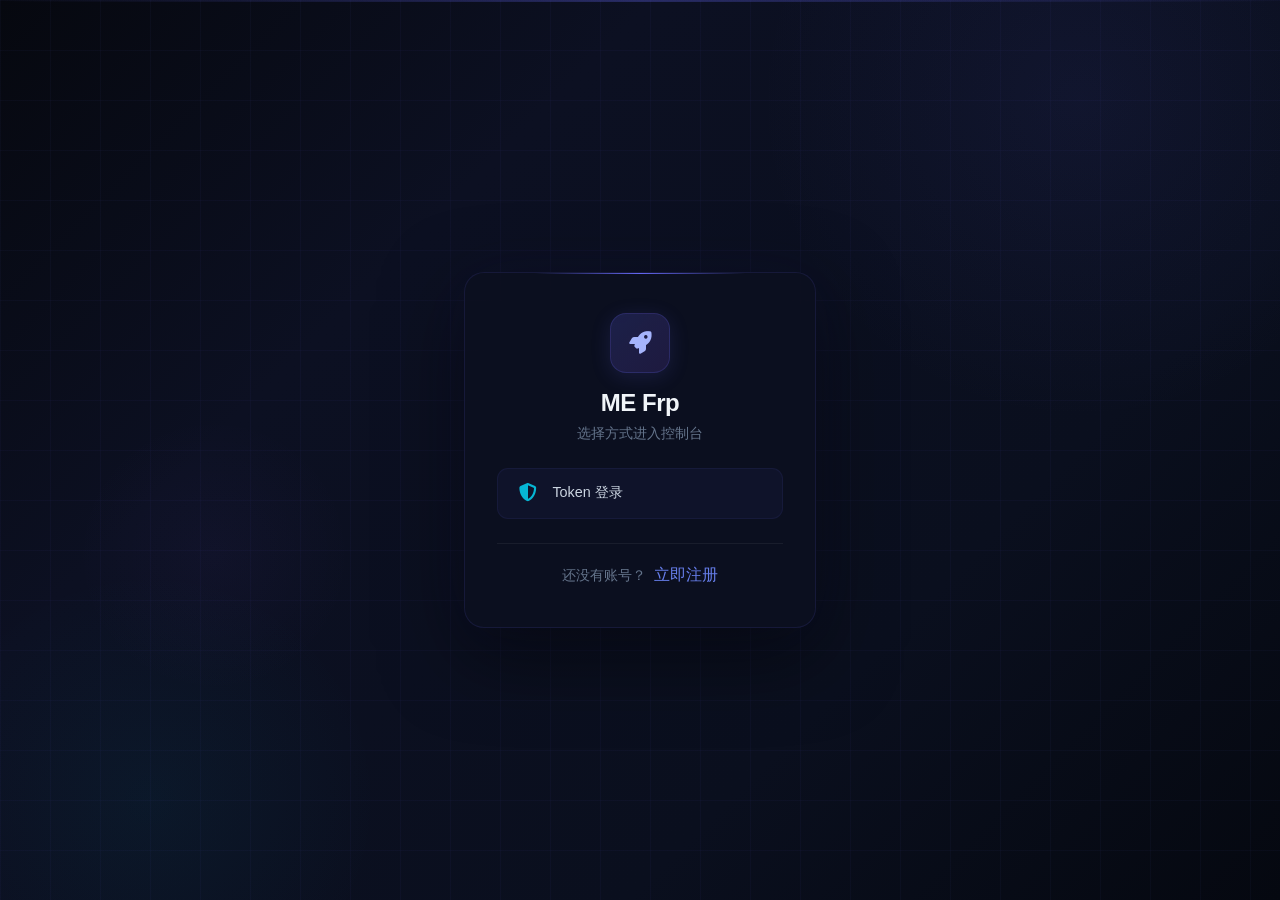
==== commit 79006319: "feat(gui): 原生桌面控制台 (PySide6 + Qt WebEngine) 一键关闭 / 命令行输出 - 新增 desktop_gui.py：把 WebUI 1:1 嵌入到原生 Qt 窗口" ====
--- a/templates/index.html
+++ b/templates/index.html
@@ -961,10 +961,6 @@
                         <i class="fas fa-shield-alt" style="color:#06b6d4;"></i>
                         <span>Token 登录</span>
                     </button>
-                    <button class="login-method-btn" data-method="passkey" onclick="showLoginForm('passkey')">
-                        <i class="fas fa-fingerprint" style="color:#f59e0b;"></i>
-                        <span>通用密钥登录</span>
-                    </button>
                 </div>
 
                 <!-- Token 登录表单 -->
@@ -980,22 +976,6 @@
                     </div>
                     <button type="submit" class="btn-login-submit" id="tokenSubmitBtn">
                         <i class="fas fa-sign-in-alt"></i> 验证登录
-                    </button>
-                </form>
-
-                <!-- 通用密钥(Token)登录表单 -->
-                <form id="loginFormPasskey" style="display:none;" onsubmit="return handlePasskeyLogin(event)">
-                    <button type="button" class="back-to-methods" onclick="backToMethods()">
-                        <i class="fas fa-arrow-left"></i> 返回
-                    </button>
-                    <h3 style="color:#f1f5f9; font-size:1.1rem; font-weight:600; margin:1rem 0 1.2rem;"><i class="fas fa-fingerprint" style="color:#f59e0b; margin-right:0.5rem;"></i>通用密钥登录</h3>
-                    <div class="login-input-group">
-                        <label>访问 Token</label>
-                        <input type="password" class="login-input" id="pkToken" placeholder="输入您的访问令牌" required autocomplete="off">
-                        <small style="color:#64748b; font-size:0.75rem; margin-top:0.3rem; display:block;">Token 输入后不会明文显示</small>
-                    </div>
-                    <button type="submit" class="btn-login-submit" id="pkSubmitBtn">
-                        <i class="fas fa-fingerprint"></i> 验证并登录
                     </button>
                 </form>
 
@@ -1161,7 +1141,29 @@
                     <button class="btn btn-secondary" id="refreshTokenBtn">
                         <i class="fas fa-sync-alt"></i> 刷新 Token
                     </button>
+                    <button class="btn btn-secondary" id="openLogBtn" onclick="toggleConsole()" style="margin-left:auto;">
+                        <i class="fas fa-terminal"></i> 命令行输出
+                    </button>
+                    <button class="btn btn-danger" id="quitAppBtn" onclick="quitApp()" style="background:#ef4444; color:#fff; border:none;">
+                        <i class="fas fa-power-off"></i> 关闭程序
+                    </button>
                 </div>
+            </div>
+
+            <!-- 命令行输出（可隐藏） -->
+            <div class="card" id="consoleCard" style="display:none;">
+                <div class="card-header">
+                    <span class="card-title"><i class="fas fa-terminal"></i> 命令行输出</span>
+                    <div style="display:flex; gap:0.5rem;">
+                        <button class="btn btn-secondary" style="padding:0.3rem 0.7rem; font-size:0.8rem;" onclick="refreshConsole()">
+                            <i class="fas fa-sync-alt"></i> 刷新
+                        </button>
+                        <button class="btn btn-secondary" style="padding:0.3rem 0.7rem; font-size:0.8rem;" onclick="clearConsoleView()">
+                            <i class="fas fa-eraser"></i> 清空
+                        </button>
+                    </div>
+                </div>
+                <pre id="consoleOutput" style="background:#0c1022; color:#94a3b8; padding:0.9rem 1.1rem; border-radius:8px; max-height:340px; overflow-y:auto; font-family:'Cascadia Code','Consolas',monospace; font-size:0.78rem; line-height:1.55; margin:0;"></pre>
             </div>
 
             <!-- 签到区域 -->
@@ -1997,18 +1999,16 @@
             document.getElementById('loginLoadingOverlay').style.display = 'none';
         }
 
-        // 切换到具体登录表单
+        // 切换到具体登录表单（只保留 Token 登录）
         function showLoginForm(method) {
             document.getElementById('loginMethodSelect').style.display = 'none';
-            document.getElementById('loginFormToken').style.display = method === 'token' ? 'block' : 'none';
-            document.getElementById('loginFormPasskey').style.display = method === 'passkey' ? 'block' : 'none';
-        }
-
-        // 返回方式选择
+            document.getElementById('loginFormToken').style.display = 'block';
+        }
+
+        // 返回方式选择（保留兼容，实际只显示 Token）
         function backToMethods() {
             document.getElementById('loginMethodSelect').style.display = 'flex';
             document.getElementById('loginFormToken').style.display = 'none';
-            document.getElementById('loginFormPasskey').style.display = 'none';
         }
 
         // Token 登录
@@ -2035,32 +2035,6 @@
                 showNotification('网络错误: ' + err.message, 'error');
             } finally {
                 btn.disabled = false; btn.innerHTML = '<i class="fas fa-sign-in-alt"></i> 验证登录';
-                hideLoginLoading();
-            }
-        }
-
-        // 通用密钥(Token)登录
-        async function handlePasskeyLogin(e) {
-            e.preventDefault();
-            const token = document.getElementById('pkToken').value.trim();
-            if (!token) return;
-
-            const btn = document.getElementById('pkSubmitBtn');
-            btn.disabled = true; btn.innerHTML = '<i class="fas fa-spinner fa-spin"></i> 验证中...';
-            showLoginLoading('正在验证访问令牌...');
-
-            try {
-                const result = await apiCallSilent('POST', '/api/token_login', { token });
-                // 兼容多种响应格式
-                if (result && (result.code === 200 || result.token || result.message?.includes('成功'))) {
-                    onLoginSuccess(result);
-                } else {
-                    showNotification(result?.error || 'Token 无效或已过期', 'error');
-                }
-            } catch (err) {
-                showNotification('网络错误: ' + err.message, 'error');
-            } finally {
-                btn.disabled = false; btn.innerHTML = '<i class="fas fa-fingerprint"></i> 验证并登录';
                 hideLoginLoading();
             }
         }
@@ -2196,21 +2170,33 @@
             }
         }
 
-        // 复制访问密钥
-        function copyAccessKey() {
-            const token = sessionStorage.getItem('token') || localStorage.getItem('token') || '';
-            const text = token || '';
-            if (!text) {
-                showNotification('当前未找到访问密钥，请先登录', 'warning');
-                return;
-            }
-            if (navigator.clipboard && window.isSecureContext) {
-                navigator.clipboard.writeText(text).then(
-                    () => showNotification('访问密钥已复制到剪贴板', 'success'),
-                    () => fallbackCopy(text)
-                );
-            } else {
-                fallbackCopy(text);
+        // 复制访问密钥（通过后端获取真实 token，避免 localStorage 读不到）
+        async function copyAccessKey() {
+            showNotification('正在获取访问密钥...', 'info');
+            try {
+                const r = await apiCallSilent('GET', '/api/user/frpToken');
+                if (!r || r.error) {
+                    showNotification(r?.error || '获取访问密钥失败，请先登录', 'error');
+                    return;
+                }
+                // 兼容多种返回结构
+                const text = r.data?.frpToken || r.data?.token || r.frpToken || r.token || '';
+                if (!text) {
+                    showNotification('访问密钥为空，请先登录', 'warning');
+                    return;
+                }
+                // 同时缓存到 sessionStorage 供后续快速读取
+                sessionStorage.setItem('token', text);
+                if (navigator.clipboard && window.isSecureContext) {
+                    navigator.clipboard.writeText(text).then(
+                        () => showNotification('访问密钥已复制到剪贴板', 'success'),
+                        () => fallbackCopy(text)
+                    );
+                } else {
+                    fallbackCopy(text);
+                }
+            } catch (e) {
+                showNotification('网络错误: ' + e.message, 'error');
             }
         }
         function fallbackCopy(text) {
@@ -2289,7 +2275,60 @@
                 return errorData;
             }
         }
-        
+
+        // ===========================================================
+        // 命令行输出 & 关闭程序
+        // ===========================================================
+        function toggleConsole() {
+            const card = document.getElementById('consoleCard');
+            if (card.style.display === 'none') {
+                card.style.display = '';
+                refreshConsole();
+                // 自动滚动到底部
+                setTimeout(() => {
+                    const el = document.getElementById('consoleOutput');
+                    if (el) el.scrollTop = el.scrollHeight;
+                }, 100);
+            } else {
+                card.style.display = 'none';
+            }
+        }
+
+        async function refreshConsole() {
+            const el = document.getElementById('consoleOutput');
+            if (!el) return;
+            el.textContent = '正在加载...';
+            try {
+                const r = await apiCallSilent('GET', '/api/console_log');
+                if (!r || r.error) {
+                    el.textContent = '获取日志失败: ' + (r?.error || '未知错误');
+                    return;
+                }
+                el.textContent = r.logs || '(空)';
+                el.scrollTop = el.scrollHeight;
+            } catch (e) {
+                el.textContent = '网络错误: ' + e.message;
+            }
+        }
+
+        function clearConsoleView() {
+            const el = document.getElementById('consoleOutput');
+            if (el) el.textContent = '(已清空)';
+        }
+
+        async function quitApp() {
+            if (!confirm('确定要关闭 MeFrp-GR-Client 程序吗？\n（后端 + 桌面控制台都会退出）')) return;
+            try {
+                await apiCallSilent('POST', '/api/shutdown', {});
+            } catch (e) {
+                // ignore
+            }
+            // 给后端 0.5s 关闭时间
+            setTimeout(() => {
+                document.body.innerHTML = '<div style="display:flex; align-items:center; justify-content:center; height:100vh; color:#94a3b8; font-family:system-ui; flex-direction:column; gap:1rem;"><i class="fas fa-check-circle" style="font-size:3rem; color:#10b981;"></i><div style="font-size:1.1rem;">程序已关闭，可以关闭此窗口</div></div>';
+            }, 600);
+        }
+
         // 后台 API 调用（不显示在结果区域）
         async function apiCallSilent(method, url, body = null) {
             const options = {
@@ -3012,6 +3051,9 @@
                             </span>
                         </td>
                         <td>
+                            <button class="btn btn-sm btn-success" onclick="startSingleTunnel(${proxy.proxyId}, '${(proxy.proxyName || '').replace(/'/g, "\\'")}')" title="启动此隧道" style="background-color:#10b981;">
+                                <i class="fas fa-play"></i>
+                            </button>
                             <button class="btn btn-sm btn-secondary" onclick="toggleTunnel(${proxy.proxyId}, ${isDisabled})" title="${isDisabled ? '启用' : '禁用'}">
                                 <i class="fas fa-${isDisabled ? 'play' : 'pause'}"></i>
                             </button>
@@ -3173,6 +3215,56 @@
             if (lbl) lbl.textContent = labelMap[nodeTrafficUnit];
             if (window.__lastNodesData) {
                 renderNodesTable(window.__lastNodesData);
+            }
+        };
+
+        // 启动单个隧道
+        window.startSingleTunnel = async function(proxyId, proxyName) {
+            const displayName = proxyName && proxyName !== 'undefined' ? proxyName : proxyId;
+            if (!confirm(`确定要启动隧道 [${displayName}] 吗？\n\n此操作将停止当前所有正在运行的 FRPC 进程，并以仅此隧道的配置重新启动。`)) {
+                return;
+            }
+
+            const proxyIds = [proxyId];
+
+            try {
+                showNotification(`正在为隧道 [${displayName}] 生成配置...`, 'info');
+                // 1) 生成该隧道的 TOML 配置
+                const cfgRes = await apiCallSilent('POST', '/api/frpc/generate_config', { proxyIds });
+                if (cfgRes && cfgRes.error) {
+                    let errMsg = cfgRes.error;
+                    if (errMsg.includes('未登录')) errMsg = '登录已过期，请重新登录';
+                    else if (errMsg.includes('配置')) errMsg = '配置生成失败: ' + errMsg;
+                    showNotification('生成配置失败：' + errMsg, 'error');
+                    return;
+                }
+
+                // 2) 启动 FRPC
+                showNotification(`正在启动 FRPC（隧道 ${displayName}）...`, 'info');
+                const startRes = await apiCallSilent('POST', '/api/frpc/start', { proxyIds });
+                if (startRes && !startRes.error) {
+                    showNotification(`隧道 [${displayName}] 启动成功！PID: ${startRes.pid}`, 'success');
+                    // 刷新状态/日志（FRPC 状态区与隧道列表在同一 section，无需切换）
+                    if (typeof refreshFrpcStatus === 'function') refreshFrpcStatus();
+                    if (typeof refreshFrpcLogs === 'function') {
+                        setTimeout(refreshFrpcLogs, 1000);
+                        setTimeout(refreshFrpcLogs, 3000);
+                    }
+                    // 滚动到日志区域，方便用户查看启动结果
+                    const logArea = document.getElementById('frpcLogArea');
+                    if (logArea && logArea.scrollIntoView) {
+                        logArea.scrollIntoView({ behavior: 'smooth', block: 'center' });
+                    }
+                } else {
+                    let errMsg = startRes?.error || '未知错误';
+                    if (errMsg.includes('未登录')) errMsg = '登录已过期，请重新登录';
+                    else if (errMsg.includes('配置文件不存在')) errMsg = '配置文件缺失，请稍后重试';
+                    else if (errMsg.includes('客户端程序') || errMsg.includes('mefrpc')) errMsg = 'FRPC 客户端不存在，请先下载';
+                    showNotification('启动失败：' + errMsg, 'error');
+                    if (typeof refreshFrpcLogs === 'function') refreshFrpcLogs();
+                }
+            } catch (e) {
+                showNotification('启动异常：' + (e?.message || e), 'error');
             }
         };
 
